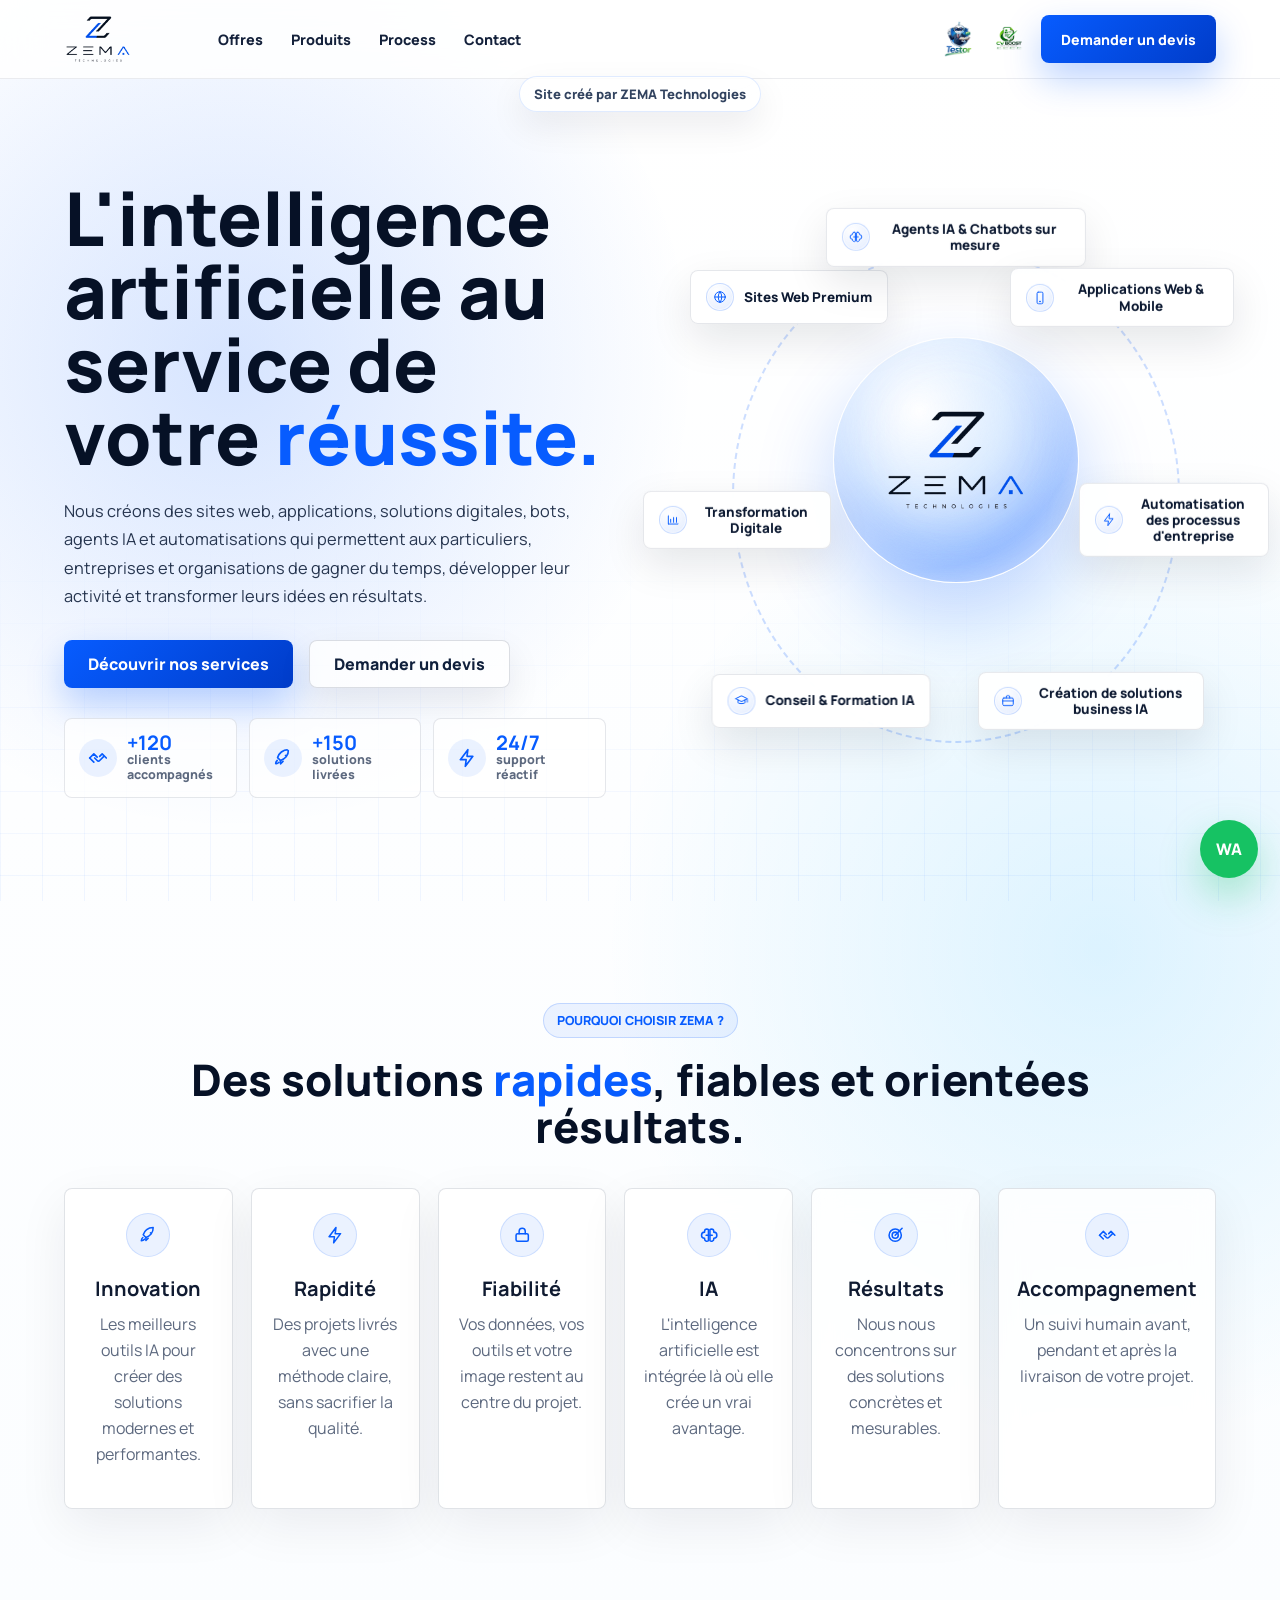
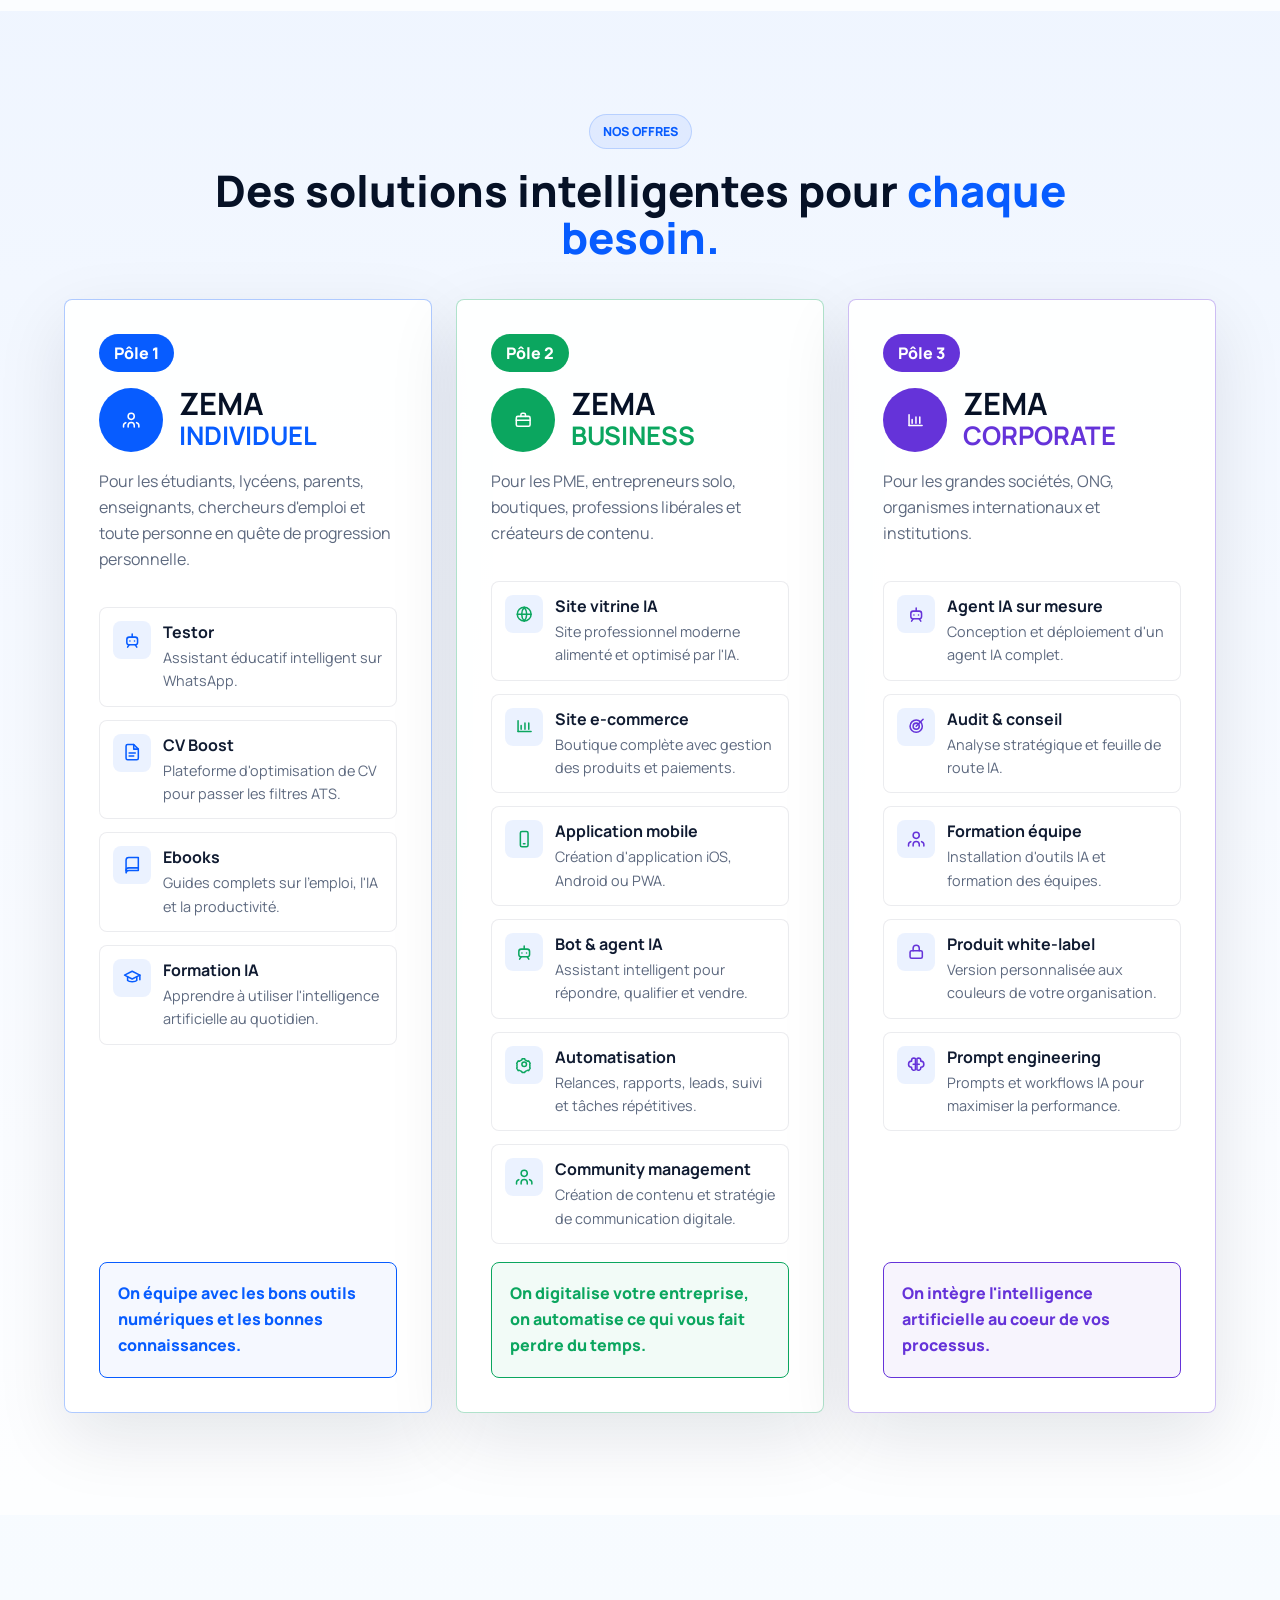
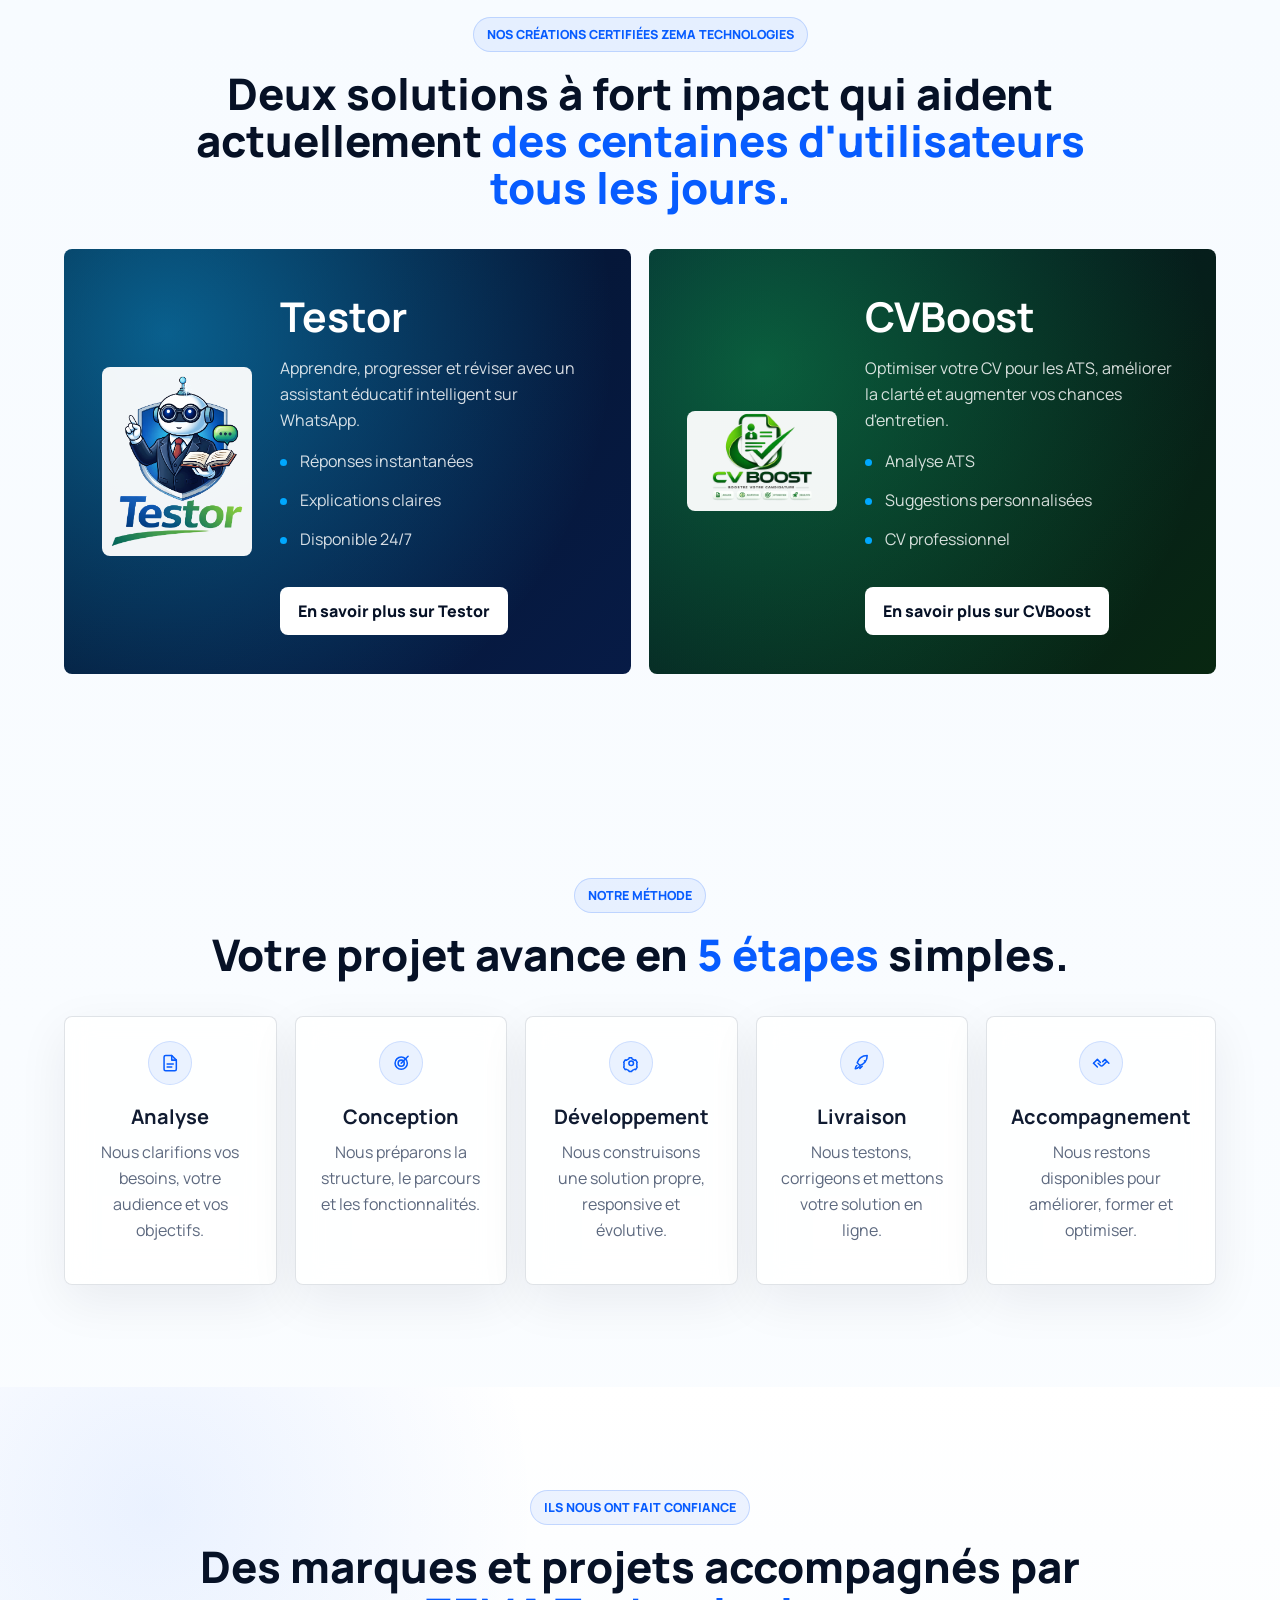
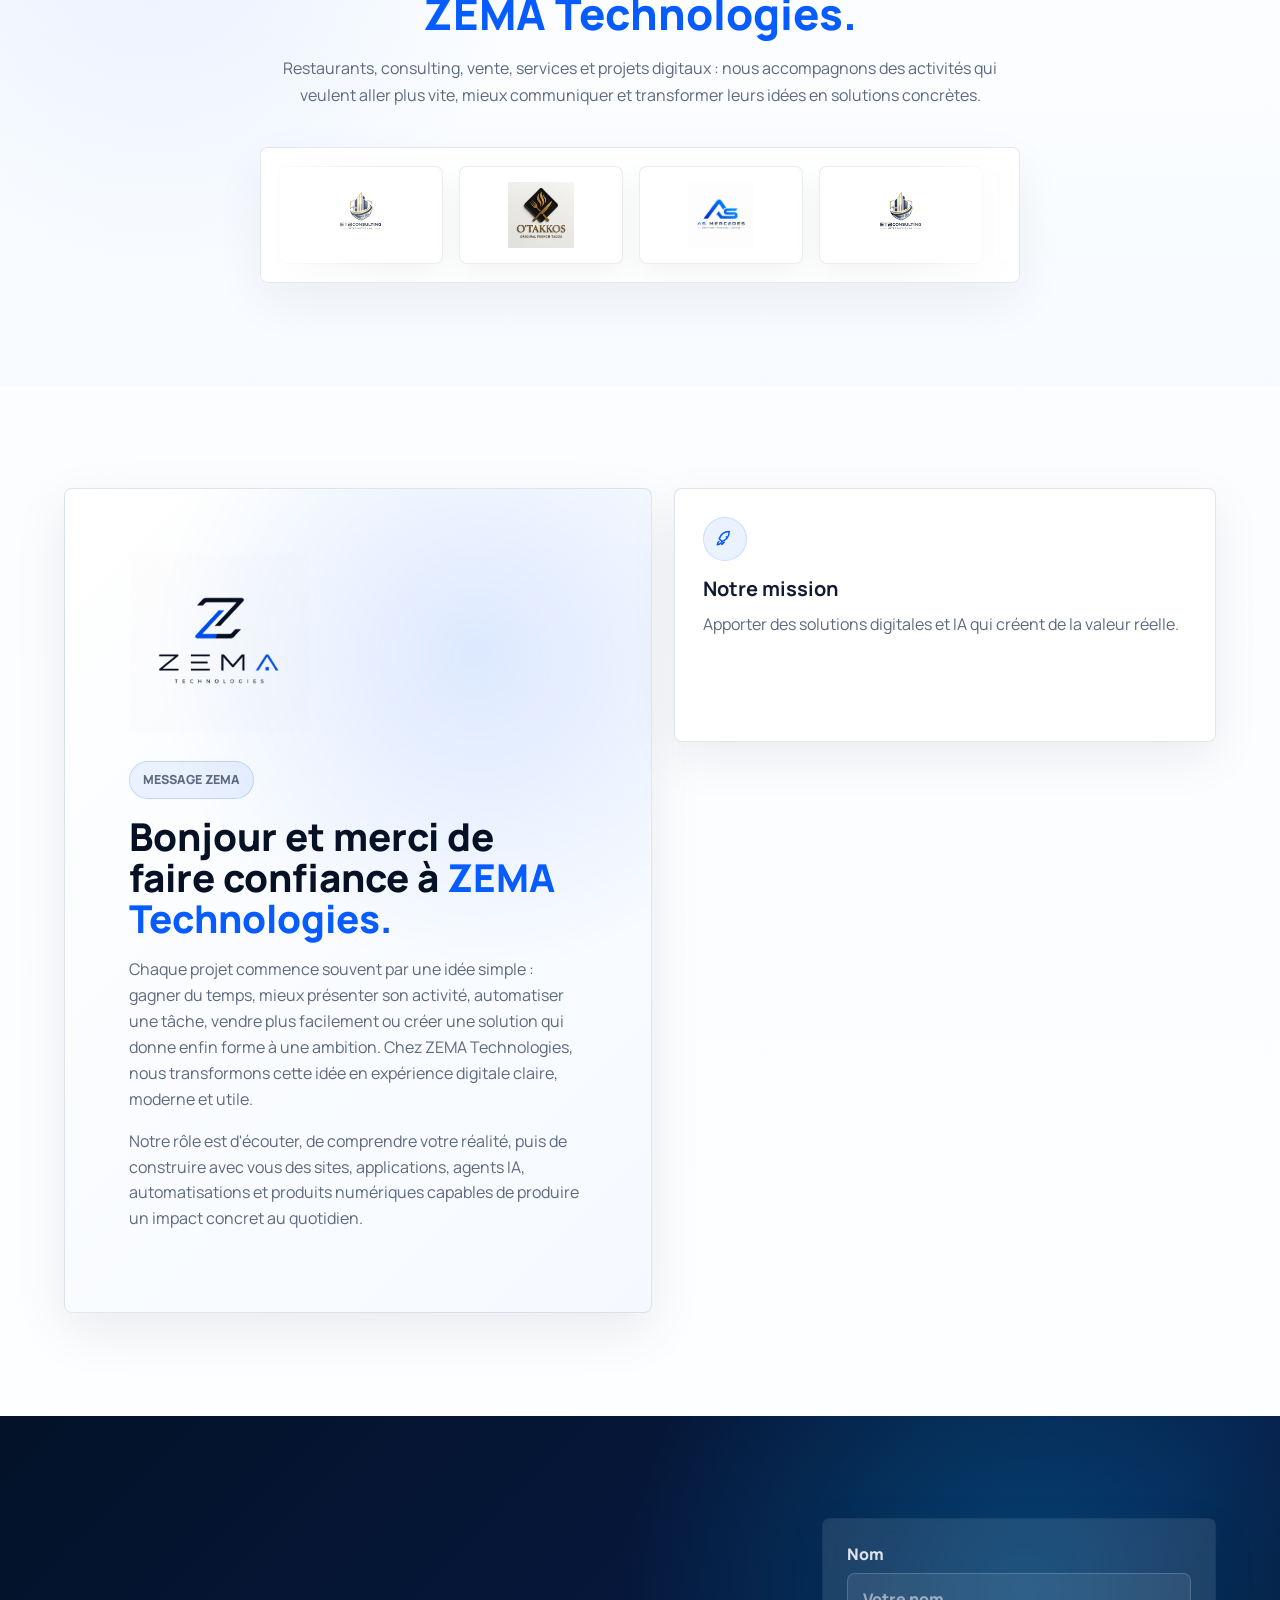
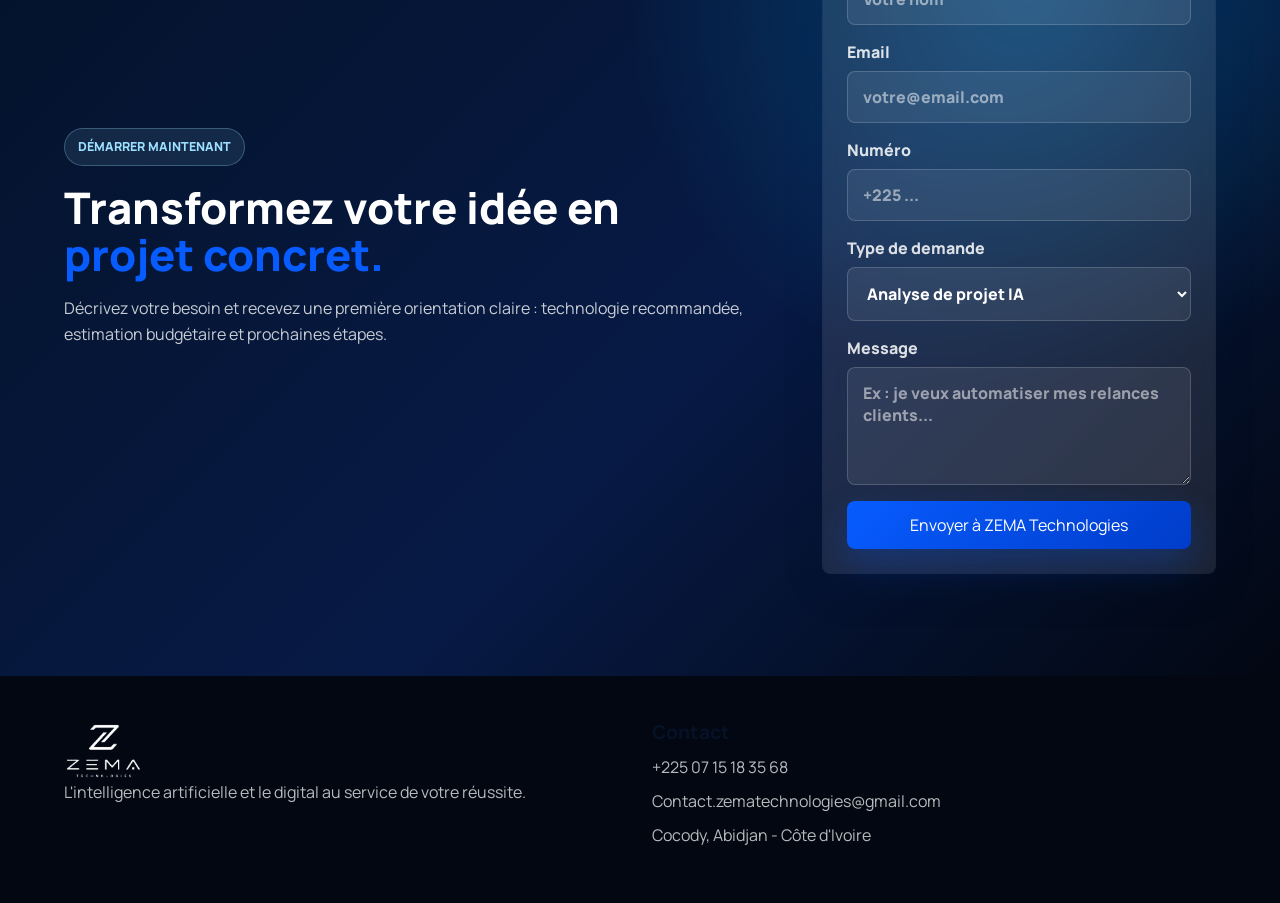
==== index.html @ 400c1100 "Initial ZEMA Technologies website" ====
<!doctype html>
<html lang="fr">
  <head>
    <meta charset="utf-8" />
    <meta name="viewport" content="width=device-width, initial-scale=1" />
    <title>ZEMA TECHNOLOGIES - IA & Digital</title>
    <meta
      name="description"
      content="ZEMA TECHNOLOGIES crée des sites web, applications mobiles, bots, agents IA, automatisations et solutions digitales pour particuliers, entreprises et organisations."
    />
    <link rel="stylesheet" href="styles.css" />
  </head>
  <body>
    <svg class="svg-sprite" aria-hidden="true">
      <symbol id="icon-rocket" viewBox="0 0 24 24"><path d="M5 15c-1.2 1-1.8 2.4-2 4.2 1.8-.2 3.2-.8 4.2-2"/><path d="M9 15 5.5 11.5c.7-2.6 2.3-5 4.5-6.7 2.2-1.8 5-2.8 8.5-2.8.1 3.5-.9 6.3-2.7 8.5A15 15 0 0 1 9 15Z"/><path d="m15 9 .1.1"/><path d="M9 15v4l3-3"/></symbol>
      <symbol id="icon-bolt" viewBox="0 0 24 24"><path d="m13 2-9 12h7l-1 8 9-12h-7l1-8Z"/></symbol>
      <symbol id="icon-lock" viewBox="0 0 24 24"><rect x="4" y="10" width="16" height="10" rx="2"/><path d="M8 10V7a4 4 0 0 1 8 0v3"/></symbol>
      <symbol id="icon-brain" viewBox="0 0 24 24"><path d="M9 4a3 3 0 0 0-3 3v1a4 4 0 0 0 0 8v1a3 3 0 0 0 5 2.2V4.8A3 3 0 0 0 9 4Z"/><path d="M15 4a3 3 0 0 1 3 3v1a4 4 0 0 1 0 8v1a3 3 0 0 1-5 2.2V4.8A3 3 0 0 1 15 4Z"/><path d="M8 12h3M13 12h3"/></symbol>
      <symbol id="icon-target" viewBox="0 0 24 24"><circle cx="12" cy="12" r="8"/><circle cx="12" cy="12" r="4"/><path d="M12 12 21 3"/></symbol>
      <symbol id="icon-handshake" viewBox="0 0 24 24"><path d="m8 12 3 3a2 2 0 0 0 3 0l5-5"/><path d="M2 12 7 7l4 4"/><path d="m22 12-5-5-3 3"/><path d="m7 17-5-5"/></symbol>
      <symbol id="icon-globe" viewBox="0 0 24 24"><circle cx="12" cy="12" r="9"/><path d="M3 12h18M12 3a14 14 0 0 1 0 18M12 3a14 14 0 0 0 0 18"/></symbol>
      <symbol id="icon-phone" viewBox="0 0 24 24"><rect x="7" y="2" width="10" height="20" rx="2"/><path d="M11 18h2"/></symbol>
      <symbol id="icon-bot" viewBox="0 0 24 24"><rect x="5" y="8" width="14" height="10" rx="3"/><path d="M12 8V4M9 13h.1M15 13h.1M8 18l-2 3M16 18l2 3"/></symbol>
      <symbol id="icon-chart" viewBox="0 0 24 24"><path d="M4 19V5"/><path d="M4 19h17"/><path d="M8 16v-5M13 16V8M18 16v-8"/></symbol>
      <symbol id="icon-book" viewBox="0 0 24 24"><path d="M4 5.5A3.5 3.5 0 0 1 7.5 2H20v17H7.5A3.5 3.5 0 0 0 4 22V5.5Z"/><path d="M4 19a3.5 3.5 0 0 1 3.5-3.5H20"/></symbol>
      <symbol id="icon-briefcase" viewBox="0 0 24 24"><rect x="3" y="7" width="18" height="13" rx="2"/><path d="M9 7V5a2 2 0 0 1 2-2h2a2 2 0 0 1 2 2v2M3 12h18"/></symbol>
      <symbol id="icon-users" viewBox="0 0 24 24"><path d="M16 21v-2a4 4 0 0 0-8 0v2"/><circle cx="12" cy="7" r="4"/><path d="M22 21v-2a4 4 0 0 0-3-3.8M2 21v-2a4 4 0 0 1 3-3.8"/></symbol>
      <symbol id="icon-graduation" viewBox="0 0 24 24"><path d="m2 8 10-5 10 5-10 5L2 8Z"/><path d="M6 10v5c2 2 10 2 12 0v-5"/><path d="M22 8v6"/></symbol>
      <symbol id="icon-file" viewBox="0 0 24 24"><path d="M14 2H6a2 2 0 0 0-2 2v16a2 2 0 0 0 2 2h12a2 2 0 0 0 2-2V8Z"/><path d="M14 2v6h6M8 13h8M8 17h6"/></symbol>
      <symbol id="icon-cog" viewBox="0 0 24 24"><circle cx="12" cy="12" r="3"/><path d="M19.4 15a1.7 1.7 0 0 0 .3 1.9l.1.1-2 3.4-.2-.1a1.7 1.7 0 0 0-2 .1 8 8 0 0 1-1.7.7 1.7 1.7 0 0 0-1.2 1.6V23H9.3v-.3a1.7 1.7 0 0 0-1.2-1.6 8 8 0 0 1-1.7-.7 1.7 1.7 0 0 0-2-.1l-.2.1-2-3.4.1-.1A1.7 1.7 0 0 0 2.6 15a8 8 0 0 1 0-2 1.7 1.7 0 0 0-.3-1.9l-.1-.1 2-3.4.2.1a1.7 1.7 0 0 0 2-.1 8 8 0 0 1 1.7-.7 1.7 1.7 0 0 0 1.2-1.6V5h3.4v.3a1.7 1.7 0 0 0 1.2 1.6 8 8 0 0 1 1.7.7 1.7 1.7 0 0 0 2 .1l.2-.1 2 3.4-.1.1a1.7 1.7 0 0 0-.3 1.9 8 8 0 0 1 0 2Z"/></symbol>
    </svg>

    <header class="site-header" aria-label="Navigation principale">
      <a class="brand" href="#accueil" aria-label="ZEMA TECHNOLOGIES">
        <img src="assets/zema-logo-transparent.png" alt="Logo ZEMA TECHNOLOGIES" />
      </a>
      <nav class="nav-links" aria-label="Sections du site">
        <a href="offres.html">Offres</a>
        <a href="produits.html">Produits</a>
        <a href="process.html">Process</a>
        <a href="contact.html">Contact</a>
      </nav>
      <p class="site-credit">Site créé par ZEMA Technologies</p>
      <div class="header-actions">
        <div class="header-products" aria-label="Produits ZEMA">
          <a href="produits.html#testor" title="Testor"><img src="assets/testor-logo-cropped.png" width="24" height="24" alt="Testor" /></a>
          <a href="produits.html#cvboost" title="CVBoost"><img src="assets/cvboost-logo.png" width="24" height="24" alt="CVBoost" /></a>
        </div>
        <a class="header-cta" href="contact.html?type=devis">Demander un devis</a>
      </div>
    </header>

    <main id="accueil">
      <section class="hero section-band">
        <div class="hero-grid">
          <div class="hero-copy">
            <h1>L'intelligence artificielle au service de votre <span>réussite.</span></h1>
            <p class="hero-text">
              Nous créons des sites web, applications, solutions digitales,
              bots, agents IA et automatisations qui permettent aux
              particuliers, entreprises et organisations de gagner du temps,
              développer leur activité et transformer leurs idées en résultats.
            </p>
            <div class="hero-actions">
              <a class="primary-btn" href="offres.html">Découvrir nos services</a>
              <a class="secondary-btn" href="contact.html?type=devis">Demander un devis</a>
            </div>
            <div class="trust-strip" aria-label="Indicateurs ZEMA">
              <span><svg><use href="#icon-handshake"></use></svg><strong>+120</strong><small>clients accompagnés</small></span>
              <span><svg><use href="#icon-rocket"></use></svg><strong>+150</strong><small>solutions livrées</small></span>
              <span><svg><use href="#icon-bolt"></use></svg><strong>24/7</strong><small>support réactif</small></span>
            </div>
          </div>

          <div class="orbital-stage" aria-label="Domaines d'expertise ZEMA">
            <div class="orbit-ring"></div>
            <div class="glass-sphere">
              <img src="assets/zema-logo-transparent.png" alt="" />
            </div>
            <div class="orbit-card card-web"><svg><use href="#icon-globe"></use></svg> Sites Web Premium</div>
            <div class="orbit-card card-ai"><svg><use href="#icon-brain"></use></svg> Agents IA & Chatbots sur mesure</div>
            <div class="orbit-card card-app"><svg><use href="#icon-phone"></use></svg> Applications Web & Mobile</div>
            <div class="orbit-card card-auto"><svg><use href="#icon-bolt"></use></svg> Automatisation des processus d'entreprise</div>
            <div class="orbit-card card-transform"><svg><use href="#icon-chart"></use></svg> Transformation Digitale</div>
            <div class="orbit-card card-training"><svg><use href="#icon-graduation"></use></svg> Conseil & Formation IA</div>
            <div class="orbit-card card-business"><svg><use href="#icon-briefcase"></use></svg> Création de solutions business IA</div>
          </div>
        </div>
      </section>

      <section class="why section-band">
        <div class="section-heading">
          <p class="eyebrow">Pourquoi choisir ZEMA ?</p>
          <h2>Des solutions <span>rapides</span>, fiables et orientées résultats.</h2>
        </div>
        <div class="feature-grid">
          <article><span><svg><use href="#icon-rocket"></use></svg></span><h3>Innovation</h3><p>Les meilleurs outils IA pour créer des solutions modernes et performantes.</p></article>
          <article><span><svg><use href="#icon-bolt"></use></svg></span><h3>Rapidité</h3><p>Des projets livrés avec une méthode claire, sans sacrifier la qualité.</p></article>
          <article><span><svg><use href="#icon-lock"></use></svg></span><h3>Fiabilité</h3><p>Vos données, vos outils et votre image restent au centre du projet.</p></article>
          <article><span><svg><use href="#icon-brain"></use></svg></span><h3>IA</h3><p>L'intelligence artificielle est intégrée là où elle crée un vrai avantage.</p></article>
          <article><span><svg><use href="#icon-target"></use></svg></span><h3>Résultats</h3><p>Nous nous concentrons sur des solutions concrètes et mesurables.</p></article>
          <article><span><svg><use href="#icon-handshake"></use></svg></span><h3>Accompagnement</h3><p>Un suivi humain avant, pendant et après la livraison de votre projet.</p></article>
        </div>
      </section>

      <section id="offres" class="offers section-band">
        <div class="section-heading">
          <p class="eyebrow">Nos offres</p>
          <h2>Des solutions intelligentes pour <span>chaque besoin.</span></h2>
        </div>

        <div class="offers-board">
          <article class="offer-card offer-individual">
            <div class="offer-pill">Pôle 1</div>
            <div class="offer-title">
              <span><svg><use href="#icon-users"></use></svg></span>
              <div><h3>ZEMA</h3><h4>Individuel</h4></div>
            </div>
            <p>Pour les étudiants, lycéens, parents, enseignants, chercheurs d'emploi et toute personne en quête de progression personnelle.</p>
            <ul>
              <li><span><svg><use href="#icon-bot"></use></svg></span><div><strong>Testor</strong><small>Assistant éducatif intelligent sur WhatsApp.</small></div></li>
              <li><span><svg><use href="#icon-file"></use></svg></span><div><strong>CV Boost</strong><small>Plateforme d'optimisation de CV pour passer les filtres ATS.</small></div></li>
              <li><span><svg><use href="#icon-book"></use></svg></span><div><strong>Ebooks</strong><small>Guides complets sur l'emploi, l'IA et la productivité.</small></div></li>
              <li><span><svg><use href="#icon-graduation"></use></svg></span><div><strong>Formation IA</strong><small>Apprendre à utiliser l'intelligence artificielle au quotidien.</small></div></li>
            </ul>
            <blockquote>On équipe avec les bons outils numériques et les bonnes connaissances.</blockquote>
          </article>

          <article class="offer-card offer-business">
            <div class="offer-pill">Pôle 2</div>
            <div class="offer-title">
              <span><svg><use href="#icon-briefcase"></use></svg></span>
              <div><h3>ZEMA</h3><h4>Business</h4></div>
            </div>
            <p>Pour les PME, entrepreneurs solo, boutiques, professions libérales et créateurs de contenu.</p>
            <ul>
              <li><span><svg><use href="#icon-globe"></use></svg></span><div><strong>Site vitrine IA</strong><small>Site professionnel moderne alimenté et optimisé par l'IA.</small></div></li>
              <li><span><svg><use href="#icon-chart"></use></svg></span><div><strong>Site e-commerce</strong><small>Boutique complète avec gestion des produits et paiements.</small></div></li>
              <li><span><svg><use href="#icon-phone"></use></svg></span><div><strong>Application mobile</strong><small>Création d'application iOS, Android ou PWA.</small></div></li>
              <li><span><svg><use href="#icon-bot"></use></svg></span><div><strong>Bot & agent IA</strong><small>Assistant intelligent pour répondre, qualifier et vendre.</small></div></li>
              <li><span><svg><use href="#icon-cog"></use></svg></span><div><strong>Automatisation</strong><small>Relances, rapports, leads, suivi et tâches répétitives.</small></div></li>
              <li><span><svg><use href="#icon-users"></use></svg></span><div><strong>Community management</strong><small>Création de contenu et stratégie de communication digitale.</small></div></li>
            </ul>
            <blockquote>On digitalise votre entreprise, on automatise ce qui vous fait perdre du temps.</blockquote>
          </article>

          <article class="offer-card offer-corporate">
            <div class="offer-pill">Pôle 3</div>
            <div class="offer-title">
              <span><svg><use href="#icon-chart"></use></svg></span>
              <div><h3>ZEMA</h3><h4>Corporate</h4></div>
            </div>
            <p>Pour les grandes sociétés, ONG, organismes internationaux et institutions.</p>
            <ul>
              <li><span><svg><use href="#icon-bot"></use></svg></span><div><strong>Agent IA sur mesure</strong><small>Conception et déploiement d'un agent IA complet.</small></div></li>
              <li><span><svg><use href="#icon-target"></use></svg></span><div><strong>Audit & conseil</strong><small>Analyse stratégique et feuille de route IA.</small></div></li>
              <li><span><svg><use href="#icon-users"></use></svg></span><div><strong>Formation équipe</strong><small>Installation d'outils IA et formation des équipes.</small></div></li>
              <li><span><svg><use href="#icon-lock"></use></svg></span><div><strong>Produit white-label</strong><small>Version personnalisée aux couleurs de votre organisation.</small></div></li>
              <li><span><svg><use href="#icon-brain"></use></svg></span><div><strong>Prompt engineering</strong><small>Prompts et workflows IA pour maximiser la performance.</small></div></li>
            </ul>
            <blockquote>On intègre l'intelligence artificielle au coeur de vos processus.</blockquote>
          </article>
        </div>
      </section>

      <section id="produits" class="products section-band">
        <div class="section-heading">
          <p class="eyebrow">Nos créations certifiées ZEMA Technologies</p>
          <h2>Deux solutions à fort impact qui aident actuellement <span>des centaines d'utilisateurs tous les jours.</span></h2>
        </div>
        <div class="product-grid">
          <article class="product-card testor">
            <img src="assets/testor-logo-cropped.png" alt="Logo Testor" />
            <div>
              <h3>Testor</h3>
              <p>Apprendre, progresser et réviser avec un assistant éducatif intelligent sur WhatsApp.</p>
              <ul>
                <li>Réponses instantanées</li>
                <li>Explications claires</li>
                <li>Disponible 24/7</li>
              </ul>
              <a href="produits.html#testor">En savoir plus sur Testor</a>
            </div>
          </article>
          <article class="product-card cvboost">
            <img src="assets/cvboost-logo.png" alt="Logo CVBoost" />
            <div>
              <h3>CVBoost</h3>
              <p>Optimiser votre CV pour les ATS, améliorer la clarté et augmenter vos chances d'entretien.</p>
              <ul>
                <li>Analyse ATS</li>
                <li>Suggestions personnalisées</li>
                <li>CV professionnel</li>
              </ul>
              <a href="produits.html#cvboost">En savoir plus sur CVBoost</a>
            </div>
          </article>
        </div>
      </section>

      <section id="process" class="process section-band">
        <div class="section-heading">
          <p class="eyebrow">Notre méthode</p>
          <h2>Votre projet avance en <span>5 étapes</span> simples.</h2>
        </div>
        <div class="timeline">
          <article><span><svg><use href="#icon-file"></use></svg></span><h3>Analyse</h3><p>Nous clarifions vos besoins, votre audience et vos objectifs.</p></article>
          <article><span><svg><use href="#icon-target"></use></svg></span><h3>Conception</h3><p>Nous préparons la structure, le parcours et les fonctionnalités.</p></article>
          <article><span><svg><use href="#icon-cog"></use></svg></span><h3>Développement</h3><p>Nous construisons une solution propre, responsive et évolutive.</p></article>
          <article><span><svg><use href="#icon-rocket"></use></svg></span><h3>Livraison</h3><p>Nous testons, corrigeons et mettons votre solution en ligne.</p></article>
          <article><span><svg><use href="#icon-handshake"></use></svg></span><h3>Accompagnement</h3><p>Nous restons disponibles pour améliorer, former et optimiser.</p></article>
        </div>
      </section>

      <section class="clients section-band" aria-label="Ils nous ont fait confiance">
        <div class="section-heading">
          <p class="eyebrow">Ils nous ont fait confiance</p>
          <h2>Des marques et projets accompagnés par <span>ZEMA Technologies.</span></h2>
          <p>
            Restaurants, consulting, vente, services et projets digitaux : nous
            accompagnons des activités qui veulent aller plus vite, mieux communiquer
            et transformer leurs idées en solutions concrètes.
          </p>
        </div>
        <div class="client-carousel" aria-label="Logos de clients et partenaires">
          <div class="client-track">
            <div class="client-logo"><img src="assets/client-etb.png" alt="ETB Consulting International" /></div>
            <div class="client-logo"><img src="assets/client-otakkos.jpg" alt="O'TAKKOS" /></div>
            <div class="client-logo"><img src="assets/client-as-mercedes.png" alt="AS Mercedes" /></div>
            <div class="client-logo"><img src="assets/client-etb.png" alt="" /></div>
            <div class="client-logo"><img src="assets/client-otakkos.jpg" alt="" /></div>
            <div class="client-logo"><img src="assets/client-as-mercedes.png" alt="" /></div>
          </div>
        </div>
      </section>

      <section class="founder section-band">
        <div class="founder-copy">
          <img class="founder-logo" src="assets/zema-logo-full.png" alt="Logo ZEMA Technologies" />
          <p class="eyebrow">Message ZEMA</p>
          <h2>Bonjour et merci de faire confiance à <span>ZEMA Technologies.</span></h2>
          <p>
            Chaque projet commence souvent par une idée simple : gagner du temps,
            mieux présenter son activité, automatiser une tâche, vendre plus facilement
            ou créer une solution qui donne enfin forme à une ambition. Chez ZEMA
            Technologies, nous transformons cette idée en expérience digitale claire,
            moderne et utile.
          </p>
          <p>
            Notre rôle est d'écouter, de comprendre votre réalité, puis de construire
            avec vous des sites, applications, agents IA, automatisations et produits
            numériques capables de produire un impact concret au quotidien.
          </p>
        </div>
        <div class="mission-grid">
          <article><span><svg><use href="#icon-rocket"></use></svg></span><h3>Notre mission</h3><p>Apporter des solutions digitales et IA qui créent de la valeur réelle.</p></article>
          <article><span><svg><use href="#icon-target"></use></svg></span><h3>Notre vision</h3><p>Devenir une référence en solutions IA et digitales en Afrique et dans le monde.</p></article>
          <article><span><svg><use href="#icon-handshake"></use></svg></span><h3>Nos valeurs</h3><p>Innovation, fiabilité, accompagnement et excellence.</p></article>
        </div>
      </section>

      <section id="contact" class="contact section-band">
        <div>
          <p class="eyebrow">Démarrer maintenant</p>
          <h2>Transformez votre idée en <span>projet concret.</span></h2>
          <p>
            Décrivez votre besoin et recevez une première orientation claire :
            technologie recommandée, estimation budgétaire et prochaines étapes.
          </p>
        </div>
        <form class="contact-form mail-form" data-subject="Analyse de projet IA - ZEMA Technologies">
          <label>
            Nom
            <input type="text" name="name" placeholder="Votre nom" required />
          </label>
          <label>
            Email
            <input type="email" name="email" placeholder="votre@email.com" required />
          </label>
          <label>
            Numéro
            <input type="tel" name="phone" placeholder="+225 ..." required />
          </label>
          <label>
            Type de demande
            <select name="request_type" required>
              <option value="Analyse de projet IA">Analyse de projet IA</option>
              <option value="Demande de devis">Demande de devis</option>
              <option value="Avis client">Avis client</option>
              <option value="Autre demande">Autre demande</option>
            </select>
          </label>
          <label>
            Message
            <textarea name="message" rows="4" placeholder="Ex : je veux automatiser mes relances clients..." required></textarea>
          </label>
          <button type="submit">Envoyer à ZEMA Technologies</button>
        </form>
      </section>
    </main>

    <footer class="footer">
      <div>
        <img src="assets/zema-logo-transparent.png" alt="Logo ZEMA TECHNOLOGIES" />
        <p>L'intelligence artificielle et le digital au service de votre réussite.</p>
      </div>
      <div>
        <h2>Contact</h2>
        <p>+225 07 15 18 35 68</p>
        <p>Contact.zematechnologies@gmail.com</p>
        <p>Cocody, Abidjan - Côte d'Ivoire</p>
      </div>
    </footer>

    <a class="whatsapp" href="https://wa.me/2250715183568" target="_blank" rel="noopener" onclick="window.open(this.href, '_blank', 'noopener'); return false;" aria-label="Contact WhatsApp ZEMA">WA</a>
    <script src="script.js?v=3"></script>
  </body>
</html>
---- styles.css ----
@import url("https://fonts.googleapis.com/css2?family=Manrope:wght@400;500;600;700;800&display=swap");

:root {
  --ink: #061126;
  --muted: #5d697f;
  --line: rgba(7, 24, 58, 0.12);
  --blue: #075cff;
  --blue-2: #00a8ff;
  --green: #0ba65f;
  --violet: #6533d9;
  --panel: rgba(255, 255, 255, 0.84);
  --shadow: 0 24px 70px rgba(6, 17, 38, 0.12);
}

* {
  box-sizing: border-box;
}

html {
  scroll-behavior: smooth;
}

body {
  margin: 0;
  min-width: 320px;
  color: var(--ink);
  font-family:
    Manrope, -apple-system, BlinkMacSystemFont, "SF Pro Display", "Segoe UI",
    ui-sans-serif, system-ui, sans-serif;
  background:
    radial-gradient(circle at 18% 5%, rgba(7, 92, 255, 0.16), transparent 29rem),
    radial-gradient(circle at 86% 13%, rgba(0, 168, 255, 0.13), transparent 31rem),
    linear-gradient(180deg, #ffffff 0%, #f7fbff 44%, #ffffff 100%);
  overflow-x: hidden;
}

a {
  color: inherit;
  text-decoration: none;
}

img,
svg {
  display: block;
}

img {
  max-width: 100%;
}

svg {
  width: 1.15em;
  height: 1.15em;
  fill: none;
  stroke: currentColor;
  stroke-linecap: round;
  stroke-linejoin: round;
  stroke-width: 2;
}

.svg-sprite {
  position: absolute;
  width: 0;
  height: 0;
  overflow: hidden;
}

.site-header {
  position: sticky;
  top: 0;
  z-index: 20;
  display: flex;
  align-items: center;
  justify-content: space-between;
  width: 100%;
  min-height: 78px;
  padding: 14px clamp(18px, 5vw, 76px);
  border-bottom: 1px solid rgba(7, 24, 58, 0.08);
  background: rgba(255, 255, 255, 0.82);
  backdrop-filter: blur(20px);
}

.brand img {
  width: 154px;
  height: 50px;
  object-fit: contain;
  object-position: left center;
}

.nav-links {
  display: flex;
  gap: clamp(16px, 2.2vw, 34px);
  color: #14213b;
  font-size: 0.9rem;
  font-weight: 800;
}

.nav-links a {
  position: relative;
}

.nav-links a::after {
  position: absolute;
  left: 0;
  bottom: -8px;
  width: 0;
  height: 2px;
  border-radius: 999px;
  background: var(--blue);
  content: "";
  transition: width 180ms ease;
}

.nav-links a:hover::after {
  width: 100%;
}

.site-credit {
  position: absolute;
  left: 50%;
  bottom: -34px;
  z-index: 3;
  margin: 0;
  padding: 8px 14px;
  transform: translateX(-50%);
  border: 1px solid rgba(7, 92, 255, 0.12);
  border-radius: 999px;
  color: #32435f;
  background: rgba(255, 255, 255, 0.84);
  box-shadow: 0 14px 34px rgba(6, 17, 38, 0.08);
  backdrop-filter: blur(14px);
  font-size: 0.82rem;
  font-weight: 800;
  white-space: nowrap;
}

.header-actions {
  display: flex !important;
  align-items: center;
  justify-content: flex-end;
  gap: 10px;
  flex: 0 0 auto;
  flex-wrap: nowrap;
  margin-left: auto;
  min-width: fit-content;
}

.header-cta,
.primary-btn,
.secondary-btn,
.product-card a,
.panel-btn,
.contact-form button {
  display: inline-flex;
  align-items: center;
  justify-content: center;
  min-height: 48px;
  border-radius: 8px;
  font-weight: 900;
  transition: transform 180ms ease, box-shadow 180ms ease;
}

.header-cta,
.primary-btn,
.contact-form button {
  color: white;
  background: linear-gradient(135deg, var(--blue), #003cc9);
  box-shadow: 0 16px 36px rgba(7, 92, 255, 0.27);
}

.header-cta {
  padding: 0 20px;
  font-size: 0.88rem;
}

.header-cta:hover,
.primary-btn:hover,
.secondary-btn:hover,
.product-card a:hover,
.panel-btn:hover,
.contact-form button:hover {
  transform: translateY(-2px);
}

.section-band {
  width: 100%;
  padding: clamp(58px, 8vw, 106px) clamp(18px, 5vw, 76px);
}

.hero {
  position: relative;
  min-height: calc(100vh - 78px);
  display: flex;
  align-items: center;
}

.hero::before {
  position: absolute;
  inset: auto 0 0;
  height: 44%;
  background:
    linear-gradient(rgba(7, 92, 255, 0.055) 1px, transparent 1px),
    linear-gradient(90deg, rgba(7, 92, 255, 0.055) 1px, transparent 1px);
  background-size: 42px 42px;
  mask-image: linear-gradient(transparent, black);
  pointer-events: none;
  content: "";
}

.hero-grid {
  position: relative;
  display: grid;
  grid-template-columns: minmax(0, 1fr) minmax(500px, 0.96fr);
  gap: clamp(54px, 7vw, 112px);
  align-items: center;
  width: 100%;
}

.header-products {
  display: flex !important;
  align-items: center;
  justify-content: center;
  flex: 0 0 auto;
  flex-direction: row !important;
  gap: 7px;
  width: auto;
  height: 44px;
  max-width: none;
  overflow: hidden;
}

.header-products a {
  display: inline-grid !important;
  place-items: center;
  flex: 0 0 44px;
  width: 44px;
  min-width: 44px;
  max-width: 44px;
  height: 44px;
  min-height: 44px;
  max-height: 44px;
  border: 0;
  border-radius: 8px;
  background: transparent;
  box-shadow: none;
  backdrop-filter: none;
  transition: transform 180ms ease, box-shadow 180ms ease;
}

.header-products a:hover {
  transform: translateY(-2px);
  box-shadow: none;
}

.header-products img {
  display: block !important;
  width: 38px !important;
  min-width: 38px !important;
  max-width: 38px !important;
  height: 38px !important;
  min-height: 38px !important;
  max-height: 38px !important;
  object-fit: contain !important;
}

.eyebrow {
  display: inline-flex;
  align-items: center;
  gap: 8px;
  width: fit-content;
  margin: 0 0 18px;
  padding: 8px 13px;
  border: 1px solid rgba(7, 92, 255, 0.18);
  border-radius: 999px;
  color: var(--blue);
  background: rgba(7, 92, 255, 0.07);
  font-size: 0.78rem;
  font-weight: 900;
  letter-spacing: 0;
  text-transform: uppercase;
}

h1,
h2,
h3,
h4,
p {
  margin-top: 0;
}

h1,
h2,
.product-card h3,
.offer-title h3,
.offer-title h4 {
  font-family:
    Manrope, -apple-system, BlinkMacSystemFont, "SF Pro Display", "Segoe UI",
    ui-sans-serif, system-ui, sans-serif;
  letter-spacing: 0;
}

h1 {
  max-width: 850px;
  margin-bottom: 24px;
  font-size: clamp(3rem, 5.8vw, 5.9rem);
  line-height: 0.98;
  font-weight: 800;
}

h1 span,
h2 span,
.founder-copy h2 span,
.contact h2 span {
  color: var(--blue);
}

.hero-text {
  max-width: 780px;
  color: #26354f;
  font-size: clamp(1.02rem, 1.25vw, 1.22rem);
  line-height: 1.72;
}

.hero-actions {
  display: flex;
  flex-wrap: wrap;
  gap: 16px;
  margin-top: 30px;
}

.primary-btn,
.secondary-btn {
  padding: 0 24px;
}

.secondary-btn {
  border: 1px solid rgba(7, 24, 58, 0.14);
  color: #10203c;
  background: rgba(255, 255, 255, 0.78);
  box-shadow: 0 14px 34px rgba(6, 17, 38, 0.08);
}

.trust-strip {
  display: grid;
  grid-template-columns: repeat(3, minmax(0, 1fr));
  gap: 12px;
  margin-top: 30px;
  max-width: 700px;
}

.trust-strip span {
  display: grid;
  grid-template-columns: 38px 1fr;
  grid-template-rows: auto auto;
  column-gap: 10px;
  align-items: center;
  padding: 14px;
  border: 1px solid rgba(7, 24, 58, 0.1);
  border-radius: 8px;
  color: var(--muted);
  background: rgba(255, 255, 255, 0.74);
  font-weight: 800;
}

.trust-strip svg {
  grid-row: 1 / 3;
  width: 38px;
  height: 38px;
  padding: 9px;
  border-radius: 50%;
  color: var(--blue);
  background: rgba(7, 92, 255, 0.08);
}

.trust-strip strong {
  color: var(--blue);
  font-size: 1.25rem;
  line-height: 1;
}

.trust-strip small {
  font-size: 0.78rem;
  line-height: 1.2;
}

.orbital-stage {
  position: relative;
  width: min(100%, 650px);
  min-height: clamp(560px, 47vw, 760px);
  margin-left: auto;
  isolation: isolate;
}

.orbit-ring {
  position: absolute;
  inset: 10% 7% 8%;
  border: 2px dashed rgba(7, 92, 255, 0.2);
  border-radius: 50%;
  animation: spin 28s linear infinite;
}

.glass-sphere {
  position: absolute;
  left: 50%;
  top: 45%;
  z-index: 3;
  display: grid;
  place-items: center;
  width: min(36vw, 246px);
  aspect-ratio: 1;
  transform: translate(-50%, -50%);
  border: 1px solid rgba(255, 255, 255, 0.95);
  border-radius: 50%;
  background:
    radial-gradient(circle at 35% 30%, rgba(255, 255, 255, 0.95), rgba(217, 235, 255, 0.76) 36%, rgba(76, 143, 255, 0.34) 68%, rgba(255, 255, 255, 0.22)),
    linear-gradient(145deg, rgba(255, 255, 255, 0.7), rgba(7, 92, 255, 0.22));
  box-shadow:
    inset 0 0 48px rgba(255, 255, 255, 0.55),
    inset 0 -30px 60px rgba(7, 92, 255, 0.22),
    0 34px 80px rgba(7, 92, 255, 0.24);
  backdrop-filter: blur(12px);
  animation: float 4s ease-in-out infinite;
}

.glass-sphere img {
  width: 60%;
  object-fit: contain;
}

.orbit-card {
  position: absolute;
  z-index: 4;
  display: inline-flex;
  align-items: center;
  justify-content: center;
  gap: 10px;
  min-width: 178px;
  max-width: 270px;
  padding: 12px 15px;
  border: 1px solid rgba(7, 24, 58, 0.1);
  border-radius: 8px;
  color: #0d1a32;
  background: rgba(255, 255, 255, 0.94);
  box-shadow: 0 16px 42px rgba(6, 17, 38, 0.1);
  font-size: 0.84rem;
  font-weight: 800;
  line-height: 1.2;
  text-align: center;
  backdrop-filter: blur(16px);
  transform: translate(-50%, -50%);
}

.orbit-card svg {
  flex: 0 0 auto;
  width: 28px;
  height: 28px;
  padding: 6px;
  border: 1px solid rgba(7, 92, 255, 0.16);
  border-radius: 50%;
  color: var(--blue);
  background:
    radial-gradient(circle at 35% 25%, rgba(255, 255, 255, 0.95), rgba(7, 92, 255, 0.08)),
    rgba(7, 92, 255, 0.04);
  box-shadow: inset 0 0 0 1px rgba(255, 255, 255, 0.6);
  stroke-width: 1.65;
}

.card-ai { top: 8%; left: 50%; min-width: 252px; }
.card-web { top: 18%; left: 18%; min-width: 198px; }
.card-app { top: 18%; left: 82%; min-width: 224px; }
.card-transform { top: 55%; left: 8%; min-width: 188px; max-width: 188px; }
.card-auto { top: 55%; left: 92%; min-width: 190px; max-width: 190px; }
.card-training { top: 85%; left: 24%; min-width: 198px; }
.card-business { top: 85%; left: 76%; min-width: 226px; }

.section-heading {
  max-width: 900px;
  margin: 0 auto 38px;
  text-align: center;
}

.section-heading .eyebrow {
  margin-inline: auto;
}

h2 {
  margin-bottom: 18px;
  color: var(--ink);
  font-size: clamp(1.85rem, 3.4vw, 3.55rem);
  line-height: 1.08;
  font-weight: 800;
}

h3 {
  margin-bottom: 10px;
  font-size: 1.25rem;
}

.feature-grid,
.service-columns,
.product-grid,
.timeline,
.mission-grid {
  display: grid;
  gap: 18px;
  width: 100%;
}

.feature-grid {
  grid-template-columns: repeat(6, 1fr);
}

.feature-grid article,
.service-panel,
.timeline article,
.mission-grid article,
.contact-form {
  border: 1px solid var(--line);
  border-radius: 8px;
  background: var(--panel);
  box-shadow: 0 16px 50px rgba(6, 17, 38, 0.07);
  backdrop-filter: blur(14px);
}

.feature-grid article {
  padding: 24px 18px;
  text-align: center;
}

.feature-grid span,
.timeline span,
.mission-grid span {
  display: inline-grid;
  place-items: center;
  width: 44px;
  height: 44px;
  margin-bottom: 18px;
  border-radius: 50%;
  color: var(--blue);
  background: rgba(7, 92, 255, 0.08);
  box-shadow: inset 0 0 0 1px rgba(7, 92, 255, 0.14);
}

.feature-grid h3,
.timeline h3,
.mission-grid h3 {
  color: #101b31;
}

.feature-grid p,
.service-panel p,
.service-panel li,
.product-card p,
.product-card li,
.timeline p,
.mission-grid p,
.founder-copy p,
.contact p,
.footer p,
.offer-card p,
.offer-card small,
.offer-card blockquote {
  color: var(--muted);
  line-height: 1.62;
}

.services {
  background:
    linear-gradient(180deg, rgba(7, 92, 255, 0.04), rgba(255, 255, 255, 0)),
    #fbfdff;
}

.service-columns {
  grid-template-columns: repeat(3, 1fr);
}

.service-panel {
  position: relative;
  padding: clamp(24px, 3vw, 34px);
}

.panel-tag,
.offer-pill {
  width: fit-content;
  margin-bottom: 16px;
  padding: 8px 15px;
  border-radius: 999px;
  color: white;
  font-weight: 900;
}

.service-panel h3 {
  display: flex;
  align-items: center;
  gap: 10px;
  color: #101b31;
}

.service-panel h3 svg {
  color: currentColor;
}

.individual .panel-tag,
.offer-individual .offer-pill {
  background: var(--blue);
}

.business .panel-tag,
.offer-business .offer-pill {
  background: var(--green);
}

.corporate .panel-tag,
.offer-corporate .offer-pill {
  background: var(--violet);
}

.icon-list,
.offer-card ul,
.product-card ul {
  display: grid;
  gap: 13px;
  padding: 0;
  list-style: none;
}

.icon-list li {
  display: grid;
  grid-template-columns: 32px 1fr;
  gap: 10px;
  align-items: start;
}

.icon-list span,
.offer-card li > span {
  display: grid;
  place-items: center;
  width: 32px;
  height: 32px;
  border-radius: 8px;
  background: rgba(7, 92, 255, 0.08);
}

.icon-list strong,
.offer-card strong {
  display: block;
  color: #101b31;
}

.individual { border-color: rgba(7, 92, 255, 0.3); }
.business { border-color: rgba(11, 166, 95, 0.32); }
.corporate { border-color: rgba(101, 51, 217, 0.3); }

.individual h3,
.individual .icon-list span { color: var(--blue); }
.business h3,
.business .icon-list span { color: var(--green); }
.corporate h3,
.corporate .icon-list span { color: var(--violet); }

.panel-btn {
  min-height: 40px;
  margin-top: 12px;
  padding: 0 18px;
  color: white;
  background: var(--blue);
}

.business .panel-btn { background: var(--green); }
.corporate .panel-btn { background: var(--violet); }

.product-grid {
  grid-template-columns: repeat(2, 1fr);
}

.product-card {
  display: grid;
  grid-template-columns: minmax(150px, 0.44fr) 1fr;
  gap: 28px;
  align-items: center;
  min-height: 318px;
  padding: clamp(22px, 3vw, 40px);
  border-radius: 8px;
  color: white;
  overflow: hidden;
}

.product-card h3 {
  margin-bottom: 12px;
  color: white;
  font-size: clamp(2rem, 3.2vw, 3.15rem);
}

.product-card p,
.product-card li {
  color: rgba(255, 255, 255, 0.84);
}

.product-card li {
  position: relative;
  padding-left: 20px;
}

.product-card li::before {
  position: absolute;
  left: 0;
  top: 0.58em;
  width: 7px;
  height: 7px;
  border-radius: 50%;
  background: var(--blue-2);
  content: "";
}

.product-card img {
  width: 100%;
  max-height: 245px;
  object-fit: contain;
  border-radius: 8px;
  background: rgba(255, 255, 255, 0.95);
}

.product-card a {
  margin-top: 18px;
  padding: 0 18px;
  color: var(--ink);
  background: white;
}

.testor {
  background:
    radial-gradient(circle at 18% 20%, rgba(16, 185, 255, 0.46), transparent 28rem),
    linear-gradient(135deg, #031228, #071b46);
}

.cvboost {
  background:
    radial-gradient(circle at 20% 28%, rgba(20, 210, 104, 0.38), transparent 28rem),
    linear-gradient(135deg, #031228, #082711);
}

.offers {
  background:
    linear-gradient(180deg, rgba(7, 92, 255, 0.035), rgba(255, 255, 255, 0.78)),
    #f8fbff;
}

.offers-board {
  display: grid;
  grid-template-columns: repeat(3, minmax(0, 1fr));
  gap: 24px;
  width: 100%;
}

.offer-card {
  position: relative;
  display: flex;
  flex-direction: column;
  min-height: 760px;
  padding: clamp(24px, 3vw, 34px);
  border: 1px solid var(--line);
  border-radius: 8px;
  background: rgba(255, 255, 255, 0.92);
  box-shadow: 0 24px 70px rgba(6, 17, 38, 0.1);
}

.offer-individual { border-color: rgba(7, 92, 255, 0.32); }
.offer-business { border-color: rgba(11, 166, 95, 0.32); }
.offer-corporate { border-color: rgba(101, 51, 217, 0.32); }

.offer-title {
  display: grid;
  grid-template-columns: 64px 1fr;
  gap: 16px;
  align-items: center;
  margin-bottom: 16px;
}

.offer-title > span {
  display: grid;
  place-items: center;
  width: 64px;
  height: 64px;
  border-radius: 50%;
  color: white;
}

.offer-individual .offer-title > span { background: var(--blue); }
.offer-business .offer-title > span { background: var(--green); }
.offer-corporate .offer-title > span { background: var(--violet); }

.offer-title h3,
.offer-title h4 {
  margin: 0;
  text-transform: uppercase;
}

.offer-title h3 {
  color: var(--ink);
  font-size: clamp(1.55rem, 2.4vw, 2.55rem);
  line-height: 1;
}

.offer-title h4 {
  color: currentColor;
  font-size: clamp(1.3rem, 2vw, 2rem);
}

.offer-individual .offer-title h4,
.offer-individual li > span { color: var(--blue); }
.offer-business .offer-title h4,
.offer-business li > span { color: var(--green); }
.offer-corporate .offer-title h4,
.offer-corporate li > span { color: var(--violet); }

.offer-card ul {
  margin: 18px 0;
}

.offer-card li {
  display: grid;
  grid-template-columns: 38px 1fr;
  gap: 12px;
  align-items: start;
  padding: 13px;
  border: 1px solid rgba(7, 24, 58, 0.08);
  border-radius: 8px;
  background: rgba(255, 255, 255, 0.72);
}

.offer-card li > span {
  width: 38px;
  height: 38px;
}

.offer-card small {
  display: block;
  margin-top: 3px;
  font-size: 0.9rem;
}

.offer-card blockquote {
  margin: auto 0 0;
  padding: 18px;
  border: 1px solid currentColor;
  border-radius: 8px;
  background: rgba(7, 92, 255, 0.04);
  font-weight: 800;
}

.offer-individual blockquote { color: var(--blue); }
.offer-business blockquote { color: var(--green); background: rgba(11, 166, 95, 0.05); }
.offer-corporate blockquote { color: var(--violet); background: rgba(101, 51, 217, 0.05); }

.offers-page {
  min-height: calc(100vh - 78px);
  padding-top: clamp(88px, 8vw, 128px);
  background:
    radial-gradient(circle at 18% 9%, rgba(7, 92, 255, 0.12), transparent 28rem),
    linear-gradient(180deg, #ffffff 0%, #f8fbff 100%);
}

.offers-page .section-heading {
  max-width: 960px;
}

.offers-page .section-heading h1 {
  max-width: 980px;
  margin-inline: auto;
  margin-bottom: 18px;
  font-size: clamp(2.5rem, 5vw, 5.2rem);
  text-align: center;
}

.offers-page .section-heading p:not(.eyebrow) {
  max-width: 760px;
  margin: 0 auto;
  color: var(--muted);
  line-height: 1.7;
}

.offers-image-frame {
  max-width: 1360px;
  margin: 34px auto 0;
  border: 1px solid rgba(7, 24, 58, 0.1);
  border-radius: 8px;
  background: white;
  box-shadow: 0 26px 80px rgba(6, 17, 38, 0.14);
  overflow: hidden;
}

.offers-image-frame img {
  width: 100%;
}

.offers-page-actions {
  display: flex;
  flex-wrap: wrap;
  justify-content: center;
  gap: 14px;
  margin-top: 28px;
}

.products-page-hero {
  padding-top: clamp(88px, 8vw, 128px);
  background:
    radial-gradient(circle at 50% 12%, rgba(7, 92, 255, 0.12), transparent 30rem),
    linear-gradient(180deg, #ffffff 0%, #f7fbff 100%);
}

.products-page-hero .section-heading {
  max-width: 1040px;
}

.products-page-hero h1 {
  margin-inline: auto;
  margin-bottom: 20px;
  font-size: clamp(2.5rem, 5vw, 5.35rem);
  text-align: center;
}

.products-page-hero p:not(.eyebrow) {
  max-width: 830px;
  margin: 0 auto;
  color: var(--muted);
  line-height: 1.75;
}

.product-deep {
  background: #ffffff;
}

.product-testor {
  background:
    radial-gradient(circle at 14% 22%, rgba(7, 92, 255, 0.1), transparent 26rem),
    #ffffff;
}

.product-cvboost {
  background:
    radial-gradient(circle at 84% 18%, rgba(11, 166, 95, 0.12), transparent 28rem),
    #fbfffd;
}

.product-deep-grid {
  display: grid;
  grid-template-columns: minmax(280px, 0.42fr) minmax(0, 0.58fr);
  gap: clamp(30px, 5vw, 74px);
  align-items: center;
}

.product-deep-grid.reverse {
  grid-template-columns: minmax(0, 0.58fr) minmax(280px, 0.42fr);
}

.product-visual {
  display: grid;
  place-items: center;
  min-height: 410px;
  border: 1px solid rgba(7, 24, 58, 0.1);
  border-radius: 8px;
  background:
    linear-gradient(180deg, rgba(255, 255, 255, 0.92), rgba(247, 251, 255, 0.84)),
    radial-gradient(circle at 50% 45%, rgba(7, 92, 255, 0.12), transparent 18rem);
  box-shadow: 0 24px 70px rgba(6, 17, 38, 0.1);
  overflow: hidden;
}

.product-cvboost .product-visual {
  background:
    linear-gradient(180deg, rgba(255, 255, 255, 0.9), rgba(245, 255, 248, 0.82)),
    radial-gradient(circle at 50% 42%, rgba(11, 166, 95, 0.16), transparent 18rem);
}

.product-visual img {
  width: min(86%, 520px);
  max-height: 380px;
  object-fit: contain;
  border-radius: 8px;
}

.product-copy h2 {
  max-width: 820px;
  margin-bottom: 20px;
}

.product-copy > p {
  color: var(--muted);
  font-size: 1.05rem;
  line-height: 1.78;
}

.product-points,
.audience-grid,
.cvboost-flow {
  display: grid;
  gap: 16px;
}

.product-points {
  grid-template-columns: repeat(3, 1fr);
  margin-top: 28px;
}

.product-actions {
  display: flex;
  flex-wrap: wrap;
  gap: 14px;
  margin-top: 26px;
}

.product-actions .primary-btn {
  min-width: 250px;
  padding: 0 24px;
}

.cvboost-btn {
  background: linear-gradient(135deg, var(--green), #087a47);
  box-shadow: 0 16px 36px rgba(11, 166, 95, 0.24);
}

.product-points article,
.audience-grid article,
.cvboost-flow article {
  border: 1px solid rgba(7, 24, 58, 0.1);
  border-radius: 8px;
  background: rgba(255, 255, 255, 0.86);
  box-shadow: 0 16px 46px rgba(6, 17, 38, 0.07);
}

.product-points article {
  padding: 22px;
}

.product-points svg {
  width: 38px;
  height: 38px;
  margin-bottom: 16px;
  padding: 9px;
  border-radius: 50%;
  color: var(--blue);
  background: rgba(7, 92, 255, 0.08);
}

.product-cvboost .product-points svg {
  color: var(--green);
  background: rgba(11, 166, 95, 0.09);
}

.product-points h3,
.audience-grid h3,
.cvboost-flow h3 {
  margin-bottom: 8px;
  color: var(--ink);
}

.product-points p,
.audience-grid p,
.cvboost-flow p,
.products-cta p {
  color: var(--muted);
  line-height: 1.65;
}

.audience-grid {
  grid-template-columns: repeat(4, 1fr);
  margin-top: 26px;
}

.audience-grid article {
  padding: 22px;
}

.impact-strip {
  display: grid;
  grid-template-columns: minmax(260px, 0.45fr) minmax(0, 0.55fr);
  gap: 28px;
  align-items: center;
  color: white;
  background:
    radial-gradient(circle at 84% 18%, rgba(0, 184, 255, 0.2), transparent 26rem),
    linear-gradient(135deg, #031228, #071a45 62%, #020712);
}

.impact-strip h2 {
  color: white;
}

.impact-list {
  display: grid;
  grid-template-columns: repeat(2, 1fr);
  gap: 12px;
}

.impact-list span {
  padding: 16px;
  border: 1px solid rgba(255, 255, 255, 0.13);
  border-radius: 8px;
  background: rgba(255, 255, 255, 0.08);
  color: rgba(255, 255, 255, 0.84);
  font-weight: 800;
}

.cvboost-flow {
  grid-template-columns: repeat(4, 1fr);
  margin-top: 26px;
}

.cvboost-flow article {
  padding: 22px;
}

.cvboost-flow span {
  display: inline-grid;
  place-items: center;
  width: 40px;
  height: 40px;
  margin-bottom: 16px;
  border-radius: 50%;
  color: var(--green);
  background: rgba(11, 166, 95, 0.1);
  font-weight: 900;
}

.products-cta {
  text-align: center;
  background:
    radial-gradient(circle at 50% 0%, rgba(7, 92, 255, 0.12), transparent 28rem),
    #ffffff;
}

.products-cta h2,
.products-cta p {
  max-width: 860px;
  margin-inline: auto;
}

.timeline {
  grid-template-columns: repeat(5, 1fr);
}

.timeline article {
  padding: 24px;
  text-align: center;
}

.clients {
  overflow: hidden;
  background:
    radial-gradient(circle at 12% 20%, rgba(7, 92, 255, 0.08), transparent 24rem),
    linear-gradient(180deg, #ffffff 0%, #f7fbff 100%);
}

.clients .section-heading {
  max-width: 900px;
}

.clients .section-heading p:not(.eyebrow) {
  max-width: 760px;
  margin-inline: auto;
  color: var(--muted);
  line-height: 1.7;
}

.client-carousel {
  position: relative;
  margin-top: 30px;
  max-width: 760px;
  margin-inline: auto;
  overflow: hidden;
  border: 1px solid rgba(7, 24, 58, 0.1);
  border-radius: 8px;
  background: rgba(255, 255, 255, 0.82);
  box-shadow: 0 18px 50px rgba(6, 17, 38, 0.06);
}

.client-carousel::before,
.client-carousel::after {
  position: absolute;
  top: 0;
  z-index: 2;
  width: 130px;
  height: 100%;
  pointer-events: none;
  content: "";
}

.client-carousel::before {
  left: 0;
  background: linear-gradient(90deg, #ffffff, rgba(255, 255, 255, 0));
}

.client-carousel::after {
  right: 0;
  background: linear-gradient(270deg, #ffffff, rgba(255, 255, 255, 0));
}

.client-track {
  display: flex;
  gap: 16px;
  width: max-content;
  padding: 18px;
  animation: clientSlide 18s linear infinite;
}

.client-carousel:hover .client-track {
  animation-play-state: paused;
}

.client-logo {
  display: grid;
  place-items: center;
  width: 164px;
  height: 98px;
  flex: 0 0 auto;
  border: 1px solid rgba(7, 24, 58, 0.08);
  border-radius: 8px;
  background: #ffffff;
  box-shadow: 0 10px 30px rgba(6, 17, 38, 0.05);
}

.client-logo img {
  width: 122px;
  height: 66px;
  object-fit: contain;
}

@keyframes clientSlide {
  from {
    transform: translateX(0);
  }

  to {
    transform: translateX(calc(-50% - 24px));
  }
}

.founder {
  display: grid;
  grid-template-columns: minmax(340px, 0.52fr) minmax(0, 0.48fr);
  gap: 22px;
  align-items: stretch;
}

.founder-copy {
  display: flex;
  min-height: 460px;
  flex-direction: column;
  justify-content: center;
  overflow: hidden;
  padding: clamp(30px, 5vw, 70px);
  border: 1px solid rgba(7, 24, 58, 0.1);
  border-radius: 8px;
  color: var(--ink);
  background:
    radial-gradient(circle at 70% 20%, rgba(7, 92, 255, 0.12), transparent 20rem),
    linear-gradient(135deg, #ffffff 0%, #f5f9ff 100%);
  box-shadow: 0 18px 54px rgba(6, 17, 38, 0.08);
}

.contact h2 {
  color: white;
}

.founder-logo {
  width: min(100%, 360px);
  max-height: 180px;
  margin: 0 0 28px;
  object-fit: contain;
  object-position: left center;
  mix-blend-mode: multiply;
}

.founder-copy h2 {
  max-width: 600px;
  font-size: clamp(2.15rem, 3vw, 3.45rem);
  line-height: 1.06;
}

.founder-copy p {
  max-width: 680px;
  color: var(--muted);
}

.mission-grid {
  grid-template-columns: 1fr;
}

.mission-grid article {
  padding: 28px;
}

.mission-grid article > span {
  margin-bottom: 14px;
}

.contact {
  display: grid;
  grid-template-columns: minmax(0, 0.95fr) minmax(340px, 0.55fr);
  gap: clamp(24px, 6vw, 80px);
  align-items: center;
  color: white;
  background:
    radial-gradient(circle at 80% 20%, rgba(0, 184, 255, 0.25), transparent 25rem),
    linear-gradient(135deg, #031228, #071a45 58%, #020712);
}

.contact .eyebrow {
  color: #9ddfff;
  border-color: rgba(157, 223, 255, 0.28);
  background: rgba(157, 223, 255, 0.1);
}

.contact p {
  max-width: 730px;
  color: rgba(255, 255, 255, 0.78);
}

.contact-form {
  display: grid;
  gap: 16px;
  padding: 24px;
  background: rgba(255, 255, 255, 0.1);
}

.contact-form label {
  display: grid;
  gap: 8px;
  color: rgba(255, 255, 255, 0.85);
  font-weight: 800;
}

.contact-form input,
.contact-form select,
.contact-form textarea {
  width: 100%;
  border: 1px solid rgba(255, 255, 255, 0.17);
  border-radius: 8px;
  padding: 14px 15px;
  color: white;
  background: rgba(255, 255, 255, 0.08);
  font: inherit;
}

.contact-form input::placeholder,
.contact-form textarea::placeholder {
  color: rgba(255, 255, 255, 0.52);
}

.contact-form select option {
  color: var(--ink);
}

.form-success {
  margin: 0;
  padding: 12px 14px;
  border: 1px solid rgba(11, 166, 95, 0.2);
  border-radius: 8px;
  color: #087246 !important;
  background: rgba(11, 166, 95, 0.09);
  font-weight: 900;
}

.contact-form button {
  border: 0;
  cursor: pointer;
  font: inherit;
}

.process-page-hero,
.contact-page {
  padding-top: clamp(88px, 8vw, 128px);
  background:
    radial-gradient(circle at 50% 12%, rgba(7, 92, 255, 0.12), transparent 30rem),
    linear-gradient(180deg, #ffffff 0%, #f8fbff 100%);
}

.process-page-hero .section-heading,
.contact-page .section-heading {
  max-width: 980px;
}

.process-page-hero .section-heading {
  text-align: center;
}

.process-page-hero h1 {
  max-width: 1040px;
  margin-inline: auto;
  margin-bottom: 20px;
  font-size: clamp(2.4rem, 4.7vw, 5rem);
  line-height: 1;
  text-align: center;
}

.process-page-hero .section-heading p:not(.eyebrow) {
  max-width: 780px;
  margin: 0 auto;
  color: var(--muted);
  line-height: 1.75;
  text-align: center;
}

.contact-info h1 {
  margin-bottom: 20px;
  font-size: clamp(2.4rem, 4.7vw, 5rem);
  line-height: 1;
}

.contact-info > p {
  color: var(--muted);
  line-height: 1.75;
}

.process-roadmap {
  display: grid;
  gap: 20px;
  max-width: 1180px;
  margin-inline: auto;
  padding-top: clamp(34px, 5vw, 66px);
  background: white;
}

.process-roadmap article {
  display: grid;
  grid-template-columns: 72px 1fr;
  gap: 8px 26px;
  align-items: start;
  padding: clamp(22px, 3vw, 34px);
  border: 1px solid rgba(7, 24, 58, 0.1);
  border-radius: 8px;
  background: rgba(255, 255, 255, 0.88);
  box-shadow: 0 18px 54px rgba(6, 17, 38, 0.07);
}

.process-roadmap span {
  display: inline-grid;
  place-items: center;
  width: 58px;
  height: 58px;
  border-radius: 50%;
  color: var(--blue);
  background: rgba(7, 92, 255, 0.08);
  font-weight: 900;
  grid-row: 1 / 4;
}

.process-roadmap h2 {
  grid-column: 2;
  margin-bottom: 8px;
  font-size: clamp(1.45rem, 2.5vw, 2.25rem);
  line-height: 1.08;
}

.process-roadmap p,
.process-roadmap li,
.contact-methods p {
  color: var(--muted);
  line-height: 1.65;
}

.process-roadmap article > p {
  grid-column: 2;
  max-width: 820px;
  margin-bottom: 10px;
}

.process-roadmap ul {
  grid-column: 2;
  display: flex;
  flex-wrap: wrap;
  gap: 10px;
  margin: 4px 0 0;
  padding: 0;
  list-style: none;
}

.process-roadmap li {
  padding: 9px 12px;
  border: 1px solid rgba(7, 92, 255, 0.1);
  border-radius: 999px;
  background: rgba(7, 92, 255, 0.055);
  color: #2d3d58;
  font-size: 0.92rem;
  font-weight: 700;
}

.process-cta,
.products-cta {
  text-align: center;
}

.process-cta h2,
.process-cta p {
  max-width: 860px;
  margin-inline: auto;
}

.process-cta {
  background:
    radial-gradient(circle at 50% 0%, rgba(7, 92, 255, 0.12), transparent 28rem),
    #ffffff;
}

.contact-panel {
  display: grid;
  grid-template-columns: minmax(280px, 0.45fr) minmax(320px, 0.55fr);
  gap: clamp(24px, 5vw, 72px);
  align-items: stretch;
  min-width: 0;
}

.contact-info,
.contact-page-form {
  width: 100%;
  min-width: 0;
  max-width: 100%;
  border: 1px solid rgba(7, 24, 58, 0.1);
  border-radius: 8px;
  background: rgba(255, 255, 255, 0.9);
  box-shadow: 0 24px 70px rgba(6, 17, 38, 0.1);
}

.contact-info {
  padding: clamp(26px, 4vw, 48px);
}

.contact-methods {
  display: grid;
  gap: 14px;
  margin-top: 30px;
}

.contact-methods article {
  padding: 18px;
  border: 1px solid rgba(7, 24, 58, 0.09);
  border-radius: 8px;
  background: rgba(247, 251, 255, 0.72);
}

.contact-methods span {
  display: block;
  margin-bottom: 6px;
  color: var(--blue);
  font-weight: 900;
}

.contact-methods a {
  color: var(--ink);
  font-weight: 800;
  overflow-wrap: anywhere;
}

.contact-page-form {
  padding: clamp(22px, 3vw, 34px);
}

.contact-page-form label {
  color: #273954;
}

.contact-page-form input,
.contact-page-form select,
.contact-page-form textarea {
  min-width: 0;
  border-color: rgba(7, 24, 58, 0.12);
  color: var(--ink);
  background: rgba(247, 251, 255, 0.78);
}

.contact-page-form input::placeholder,
.contact-page-form textarea::placeholder {
  color: rgba(93, 105, 127, 0.78);
}

.footer {
  display: grid;
  grid-template-columns: 1fr 1fr;
  gap: 24px;
  padding: 46px clamp(18px, 5vw, 76px);
  color: white;
  background: #020712;
}

.footer img {
  width: 164px;
  height: 58px;
  object-fit: contain;
  object-position: left center;
  filter: brightness(0) invert(1);
}

.footer h2 {
  margin-bottom: 12px;
  font-size: 1.2rem;
}

.footer p {
  margin-bottom: 8px;
  color: rgba(255, 255, 255, 0.72);
}

.whatsapp {
  position: fixed;
  right: 22px;
  bottom: 22px;
  z-index: 30;
  display: grid;
  place-items: center;
  width: 58px;
  height: 58px;
  border-radius: 50%;
  color: white;
  background: #16c263;
  box-shadow: 0 18px 40px rgba(22, 194, 99, 0.35);
  font-weight: 950;
}

.admin-body {
  background:
    radial-gradient(circle at 12% 8%, rgba(7, 92, 255, 0.13), transparent 30rem),
    radial-gradient(circle at 88% 2%, rgba(0, 168, 255, 0.11), transparent 28rem),
    #f7fbff;
}

.admin-header .site-credit {
  display: none;
}

.admin-private-label {
  margin: 0;
  padding: 8px 14px;
  border: 1px solid rgba(7, 92, 255, 0.12);
  border-radius: 999px;
  color: #32435f;
  background: rgba(255, 255, 255, 0.84);
  font-size: 0.84rem;
  font-weight: 900;
}

.is-hidden {
  display: none !important;
}

.admin-login {
  min-height: calc(100vh - 78px);
  display: grid;
  place-items: center;
}

.admin-login-card {
  display: grid;
  gap: 16px;
  width: min(100%, 480px);
  padding: clamp(28px, 5vw, 46px);
  border: 1px solid rgba(7, 24, 58, 0.1);
  border-radius: 8px;
  background: rgba(255, 255, 255, 0.9);
  box-shadow: 0 24px 70px rgba(6, 17, 38, 0.12);
  backdrop-filter: blur(16px);
}

.admin-login-card h1 {
  margin-bottom: 0;
  font-size: clamp(2.1rem, 5vw, 3.4rem);
}

.admin-login-card p:not(.eyebrow) {
  color: var(--muted);
  line-height: 1.65;
}

.admin-login-card label {
  display: grid;
  gap: 8px;
  color: #25344e;
  font-weight: 900;
}

.admin-login-card input {
  min-height: 48px;
  padding: 0 14px;
  border: 1px solid rgba(7, 24, 58, 0.14);
  border-radius: 8px;
  color: var(--ink);
  background: #f8fbff;
  font: inherit;
}

.admin-login-error {
  min-height: 22px;
  margin: 0;
  color: #c02b2b !important;
  font-weight: 800;
}

.admin-dashboard {
  display: grid;
  gap: 26px;
}

.admin-hero {
  max-width: 980px;
  margin-inline: auto;
  text-align: center;
}

.admin-hero h1 {
  margin-inline: auto;
  font-size: clamp(2.5rem, 5vw, 5rem);
  line-height: 1;
}

.admin-hero p:not(.eyebrow) {
  max-width: 780px;
  margin-inline: auto;
  color: var(--muted);
  line-height: 1.75;
}

.admin-metrics {
  display: grid;
  grid-template-columns: repeat(5, minmax(0, 1fr));
  gap: 16px;
}

.admin-metrics article,
.admin-panel {
  border: 1px solid rgba(7, 24, 58, 0.1);
  border-radius: 8px;
  background: rgba(255, 255, 255, 0.86);
  box-shadow: 0 18px 50px rgba(6, 17, 38, 0.07);
  backdrop-filter: blur(14px);
}

.admin-metrics article {
  padding: 22px;
}

.admin-metrics span {
  display: block;
  margin-bottom: 8px;
  color: var(--muted);
  font-size: 0.84rem;
  font-weight: 900;
  text-transform: uppercase;
}

.admin-metrics strong {
  color: var(--blue);
  font-size: clamp(2rem, 4vw, 3.2rem);
  line-height: 1;
}

.admin-grid {
  display: grid;
  grid-template-columns: repeat(2, minmax(0, 1fr));
  gap: 18px;
}

.admin-messages-panel {
  grid-column: 1 / -1;
}

.admin-panel {
  padding: 24px;
}

.admin-panel h2 {
  margin-bottom: 16px;
  font-size: clamp(1.25rem, 2vw, 1.7rem);
}

.admin-list,
.admin-insights,
.admin-messages {
  display: grid;
  gap: 10px;
}

.admin-messages {
  grid-template-columns: repeat(2, minmax(0, 1fr));
  align-items: start;
}

.admin-message-card {
  display: grid;
  gap: 10px;
  padding: 18px;
  border: 1px solid rgba(7, 24, 58, 0.09);
  border-radius: 8px;
  background: rgba(247, 251, 255, 0.82);
}

.admin-message-card h3 {
  margin: 0;
  color: var(--ink);
  font-size: 1.1rem;
}

.admin-message-card p {
  margin: 0;
  color: #34435d;
  line-height: 1.62;
}

.admin-message-card small,
.admin-message-meta {
  color: var(--muted) !important;
  font-weight: 800;
}

.admin-message-top {
  display: flex;
  align-items: center;
  justify-content: space-between;
  gap: 12px;
}

.admin-message-top span,
.admin-message-top strong {
  display: inline-flex;
  align-items: center;
  min-height: 28px;
  padding: 0 10px;
  border-radius: 999px;
  font-size: 0.78rem;
  font-weight: 900;
}

.admin-message-top span {
  color: var(--blue);
  background: rgba(7, 92, 255, 0.08);
}

.admin-message-top strong {
  color: #087246;
  background: rgba(11, 166, 95, 0.1);
}

.admin-row {
  display: flex;
  align-items: center;
  justify-content: space-between;
  gap: 16px;
  padding: 12px 0;
  border-bottom: 1px solid rgba(7, 24, 58, 0.08);
  color: #25344e;
  font-weight: 800;
}

.admin-row:last-child {
  border-bottom: 0;
}

.admin-row small {
  display: block;
  margin-top: 4px;
  color: var(--muted);
  font-size: 0.78rem;
  font-weight: 700;
}

.admin-row strong {
  color: var(--blue);
  white-space: nowrap;
}

.admin-empty,
.admin-insights p {
  margin: 0;
  color: var(--muted);
  line-height: 1.65;
}

.admin-actions {
  display: flex;
  flex-wrap: wrap;
  justify-content: center;
  gap: 14px;
}

.reveal {
  opacity: 0;
  transform: translateY(24px);
  transition: opacity 520ms ease, transform 520ms ease;
}

.reveal.visible {
  opacity: 1;
  transform: translateY(0);
}

@keyframes float {
  0%,
  100% { transform: translate(-50%, -50%); }
  50% { transform: translate(-50%, calc(-50% - 12px)); }
}

@keyframes spin {
  to { transform: rotate(360deg); }
}

@media (max-width: 1180px) {
  .feature-grid {
    grid-template-columns: repeat(3, 1fr);
  }

  .service-columns,
  .offers-board,
  .product-points,
  .audience-grid,
  .cvboost-flow {
    grid-template-columns: 1fr;
  }

  .offer-card {
    min-height: auto;
  }
}

@media (max-width: 1100px) {
  .nav-links {
    display: none;
  }

  .hero-grid,
  .founder,
  .contact,
  .product-deep-grid,
  .product-deep-grid.reverse,
  .impact-strip,
  .contact-panel {
    grid-template-columns: 1fr;
  }

  .hero {
    min-height: auto;
  }

  .admin-metrics,
  .admin-grid {
    grid-template-columns: repeat(2, minmax(0, 1fr));
  }

  .orbital-stage {
    min-height: 600px;
  }

  .timeline {
    grid-template-columns: repeat(2, 1fr);
  }

  .product-grid {
    grid-template-columns: 1fr;
  }

  .impact-list {
    grid-template-columns: 1fr;
  }

  .process-roadmap article {
    grid-template-columns: 72px 1fr;
  }

  .process-roadmap article p,
  .process-roadmap article ul {
    grid-column: 2;
  }
}

@media (max-width: 720px) {
  .site-header {
    min-height: 68px;
    padding: 10px 16px;
  }

  .brand img {
    width: 118px;
    height: 42px;
  }

  .header-cta {
    min-height: 42px;
    padding: 0 12px;
    font-size: 0.78rem;
  }

  .header-products {
    display: none;
  }

  .site-credit {
    bottom: -31px;
    padding: 7px 11px;
    font-size: 0.72rem;
  }

  .section-band {
    padding: 48px 16px;
  }

  h1 {
    font-size: clamp(2.35rem, 11vw, 3.45rem);
  }

  h2 {
    font-size: clamp(1.65rem, 8vw, 2.4rem);
  }

  .hero-actions,
  .primary-btn,
  .secondary-btn {
    width: 100%;
  }

  .admin-metrics,
  .admin-grid {
    grid-template-columns: 1fr;
  }

  .admin-messages {
    grid-template-columns: 1fr;
  }

  .admin-hero h1 {
    font-size: clamp(2.15rem, 10vw, 3.2rem);
  }

  .admin-row {
    align-items: flex-start;
    flex-direction: column;
    gap: 6px;
  }

  .orbital-stage {
    min-height: 500px;
    margin-top: 10px;
  }

  .orbit-ring {
    inset: 16% 2% 10%;
  }

  .glass-sphere {
    width: 210px;
    top: 45%;
  }

  .orbit-card {
    min-width: 128px;
    max-width: 184px;
    padding: 10px 11px;
    gap: 8px;
    font-size: 0.68rem;
  }

  .orbit-card svg {
    width: 26px;
    height: 26px;
    padding: 6px;
  }

  .card-ai { top: 6%; left: 50%; min-width: 178px; }
  .card-web { top: 22%; left: 20%; min-width: 158px; }
  .card-app { top: 24%; left: 80%; min-width: 166px; }
  .card-transform { top: 46%; left: 25%; min-width: 168px; }
  .card-auto { top: 56%; left: 75%; min-width: 184px; }
  .card-training { top: 80%; left: 25%; min-width: 165px; }
  .card-business { top: 90%; left: 75%; min-width: 174px; }

  .feature-grid,
  .timeline,
  .footer {
    grid-template-columns: 1fr;
  }

  .process-roadmap article {
    grid-template-columns: 1fr;
  }

  .process-roadmap span,
  .process-roadmap h2 {
    grid-column: auto;
    grid-row: auto;
  }

  .process-roadmap article p,
  .process-roadmap article ul {
    grid-column: auto;
  }

  .contact-info h1,
  .process-page-hero h1 {
    font-size: clamp(2.1rem, 10vw, 3.25rem);
  }

  .product-card {
    grid-template-columns: 1fr;
  }

  .product-visual {
    min-height: 300px;
  }

  .products-page-hero h1,
  .offers-page .section-heading h1 {
    font-size: clamp(2.15rem, 10vw, 3.15rem);
  }

  .product-card img {
    max-height: 220px;
  }

  .offer-title {
    grid-template-columns: 54px 1fr;
  }

  .offer-title > span {
    width: 54px;
    height: 54px;
  }

  .trust-strip span {
    width: 100%;
  }

  .trust-strip {
    grid-template-columns: 1fr;
  }

  .client-carousel::before,
  .client-carousel::after {
    width: 54px;
  }

  .client-track {
    gap: 12px;
    padding: 16px;
  }

  .client-logo {
    width: 146px;
    height: 92px;
  }

  .client-logo img {
    width: 108px;
    height: 62px;
  }

  .founder-logo {
    width: min(100%, 260px);
    max-height: 140px;
  }
}
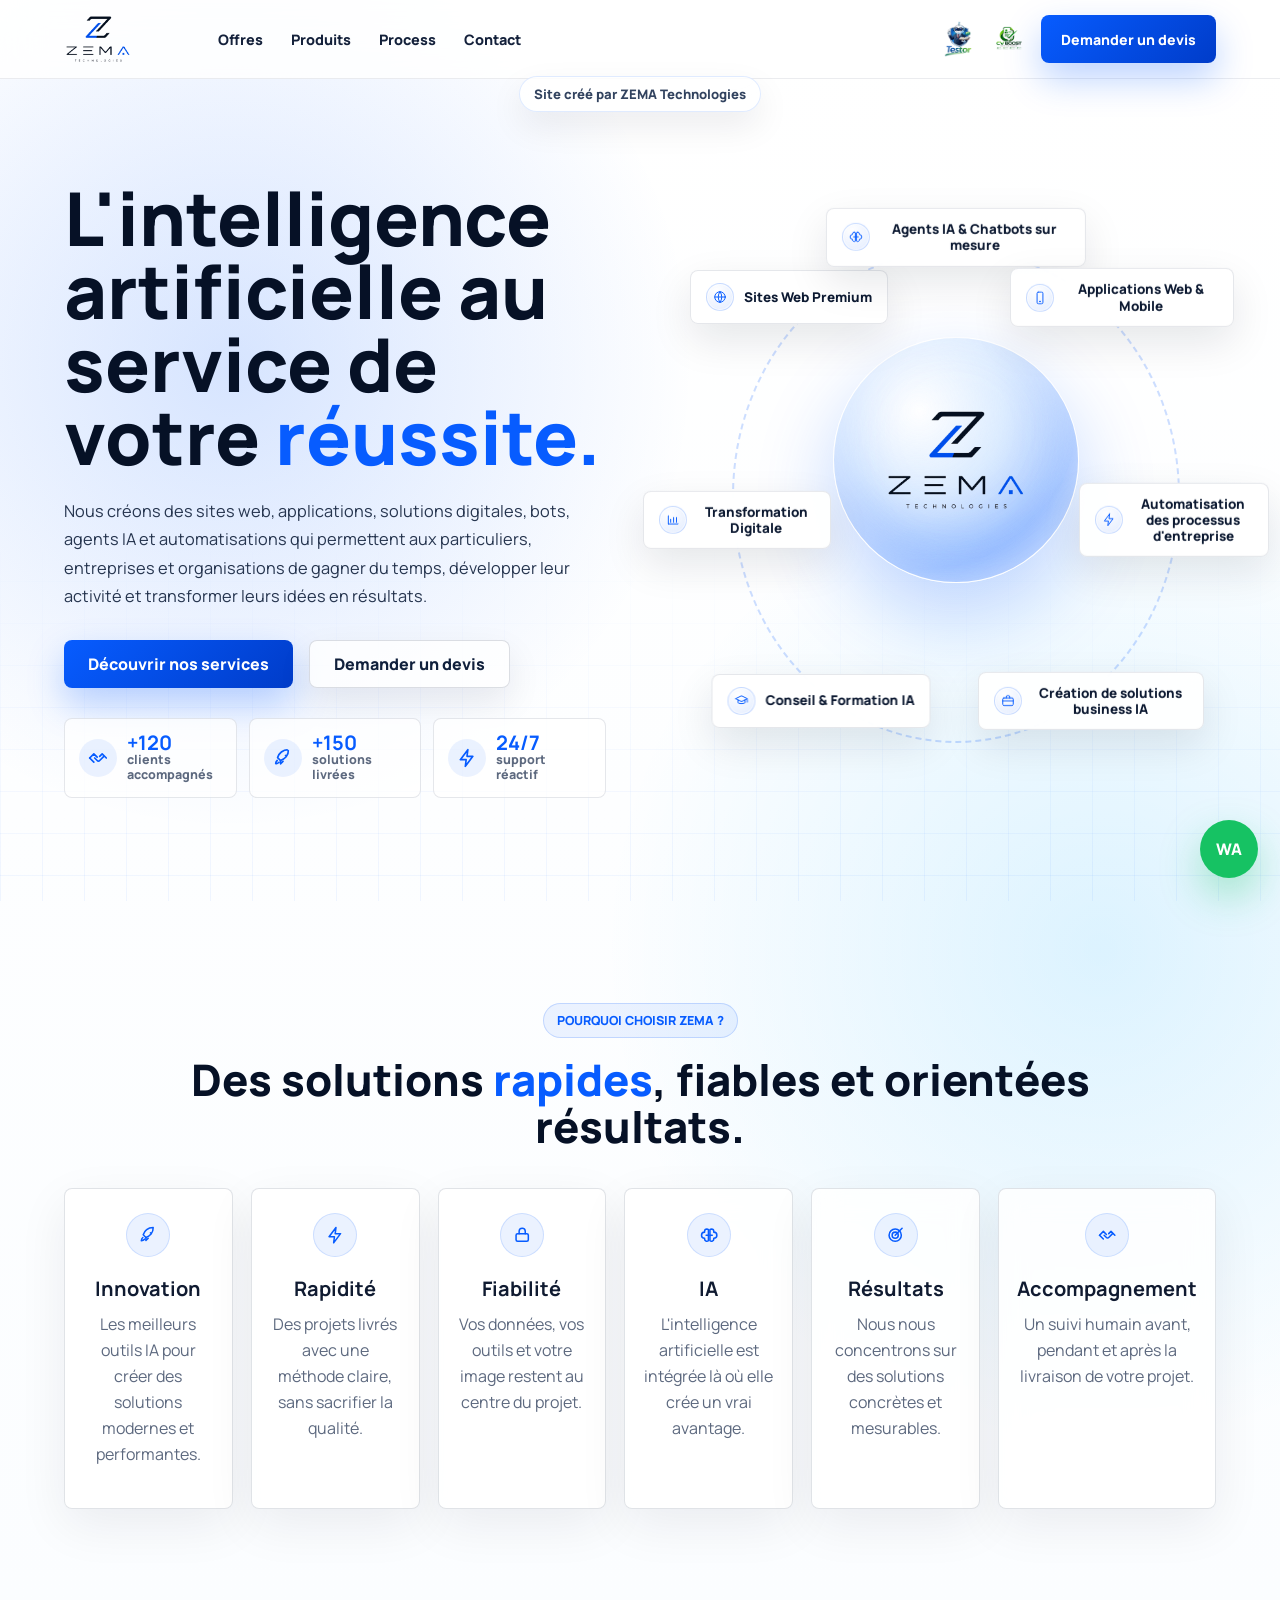
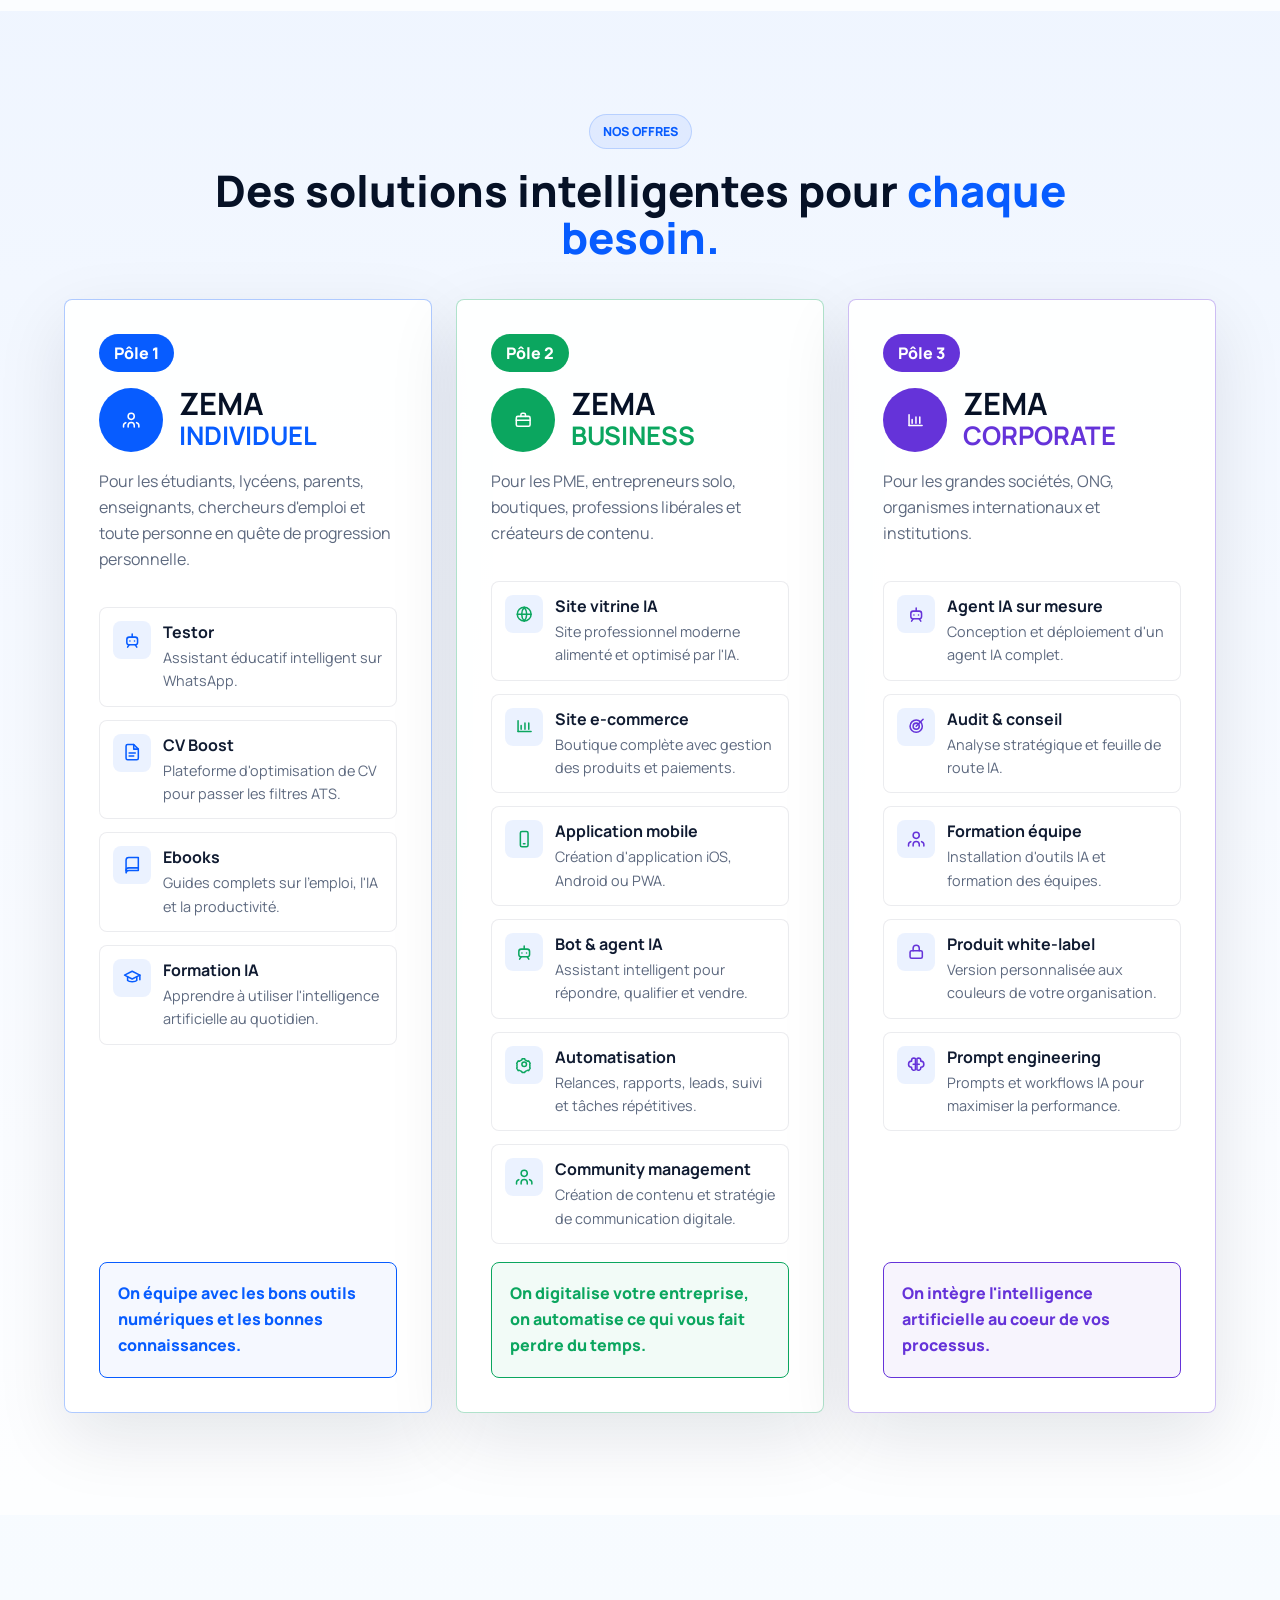
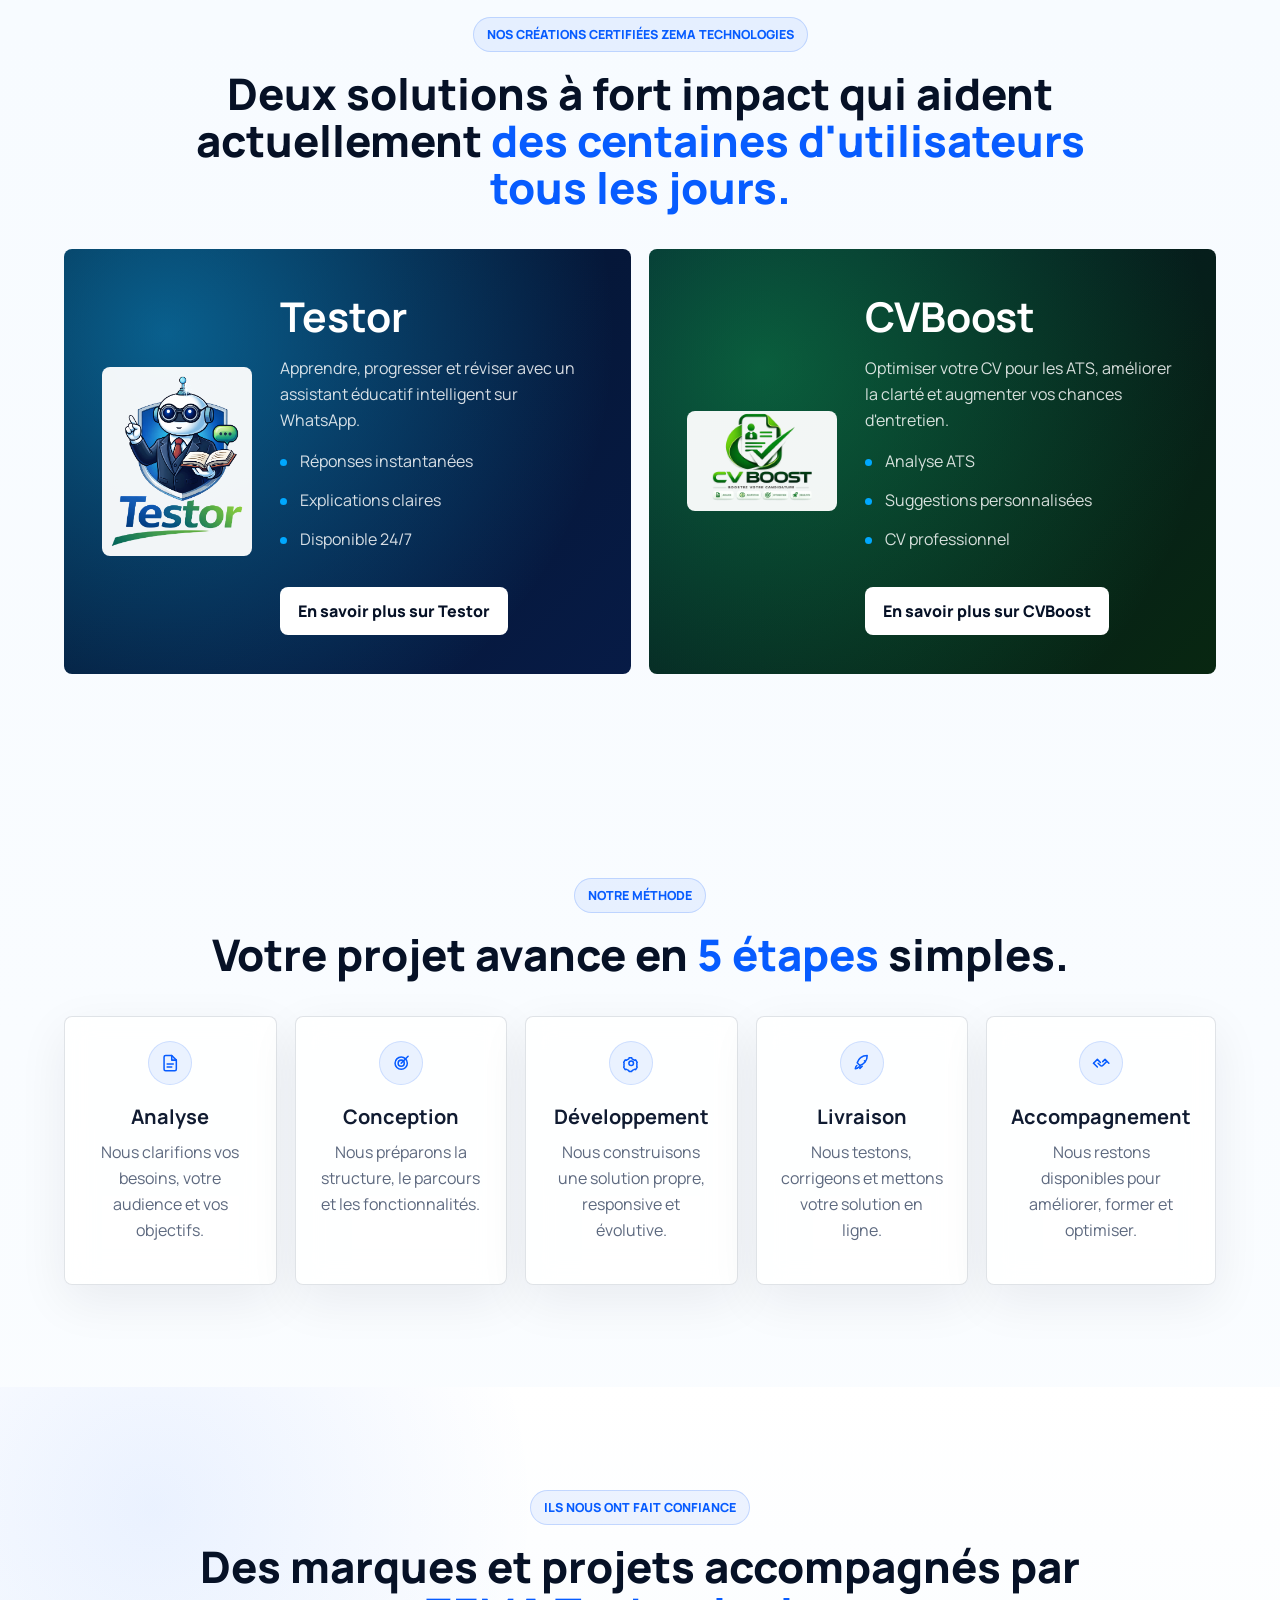
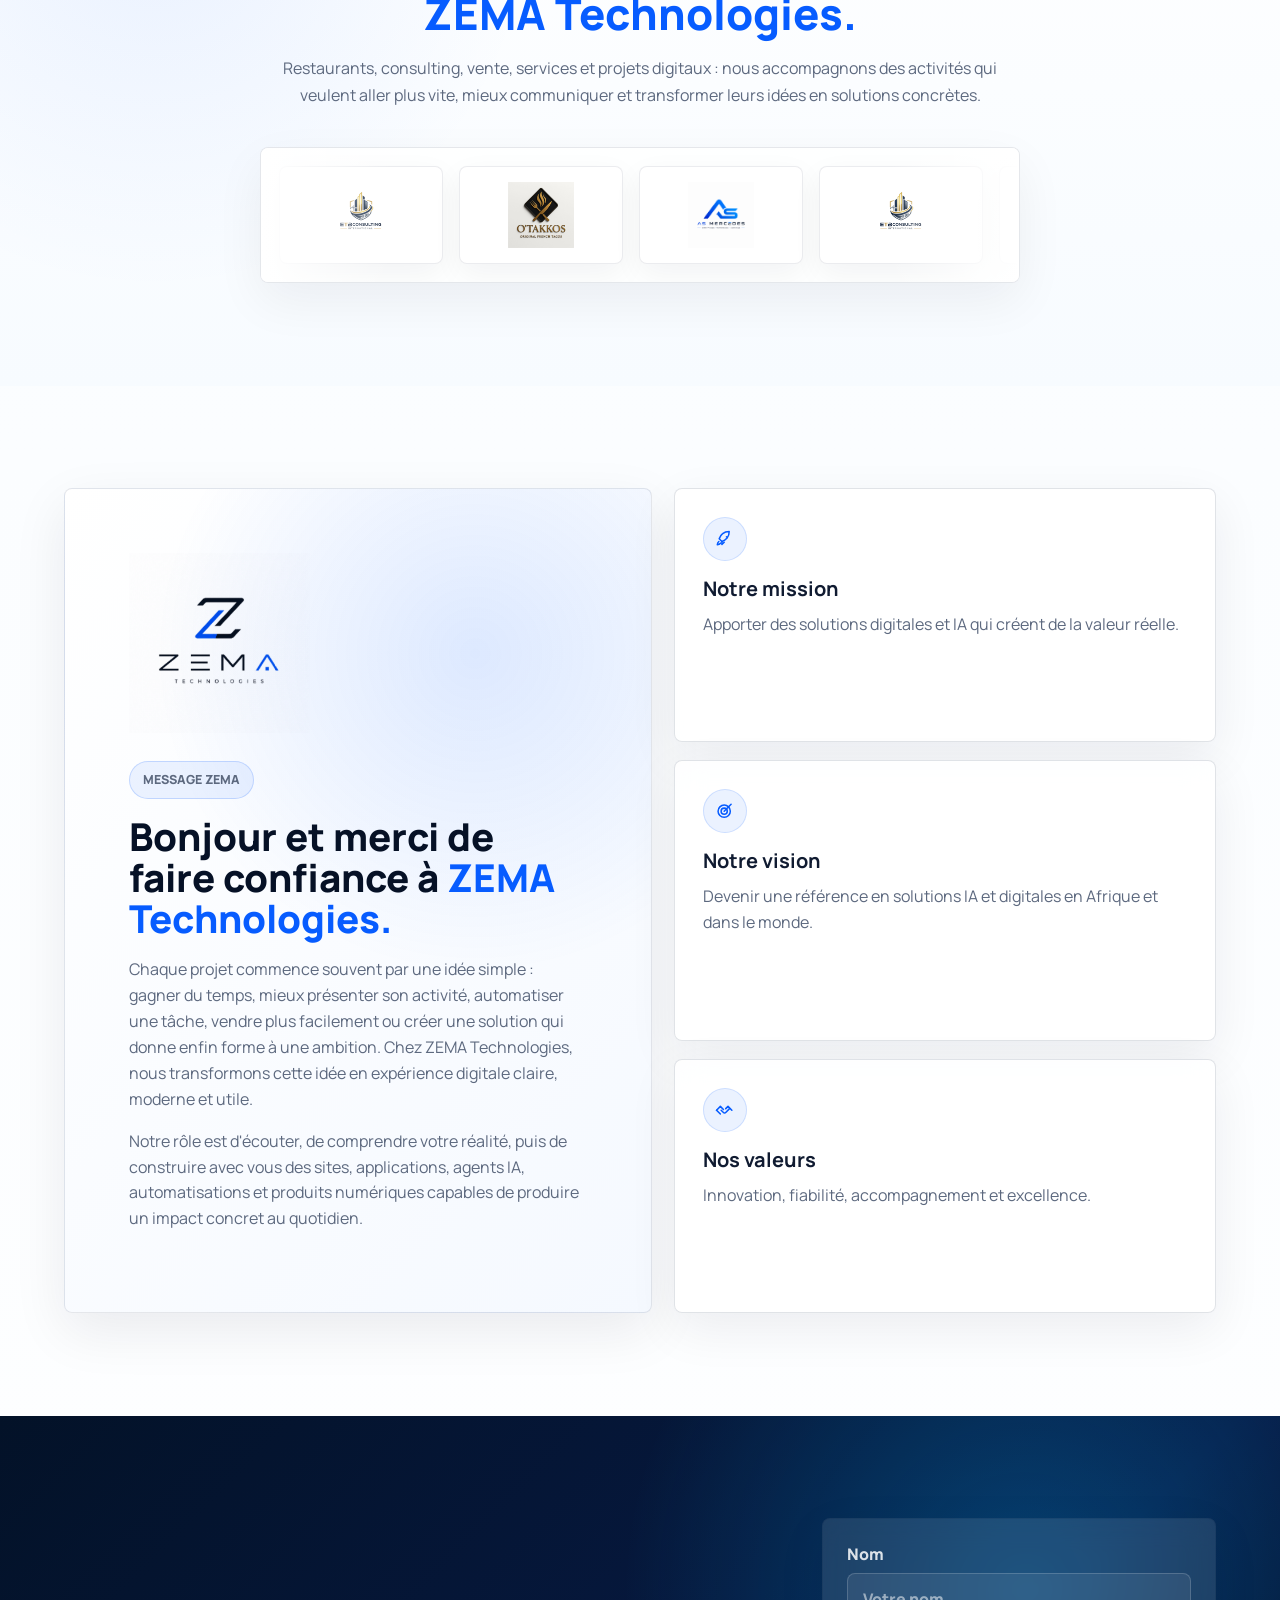
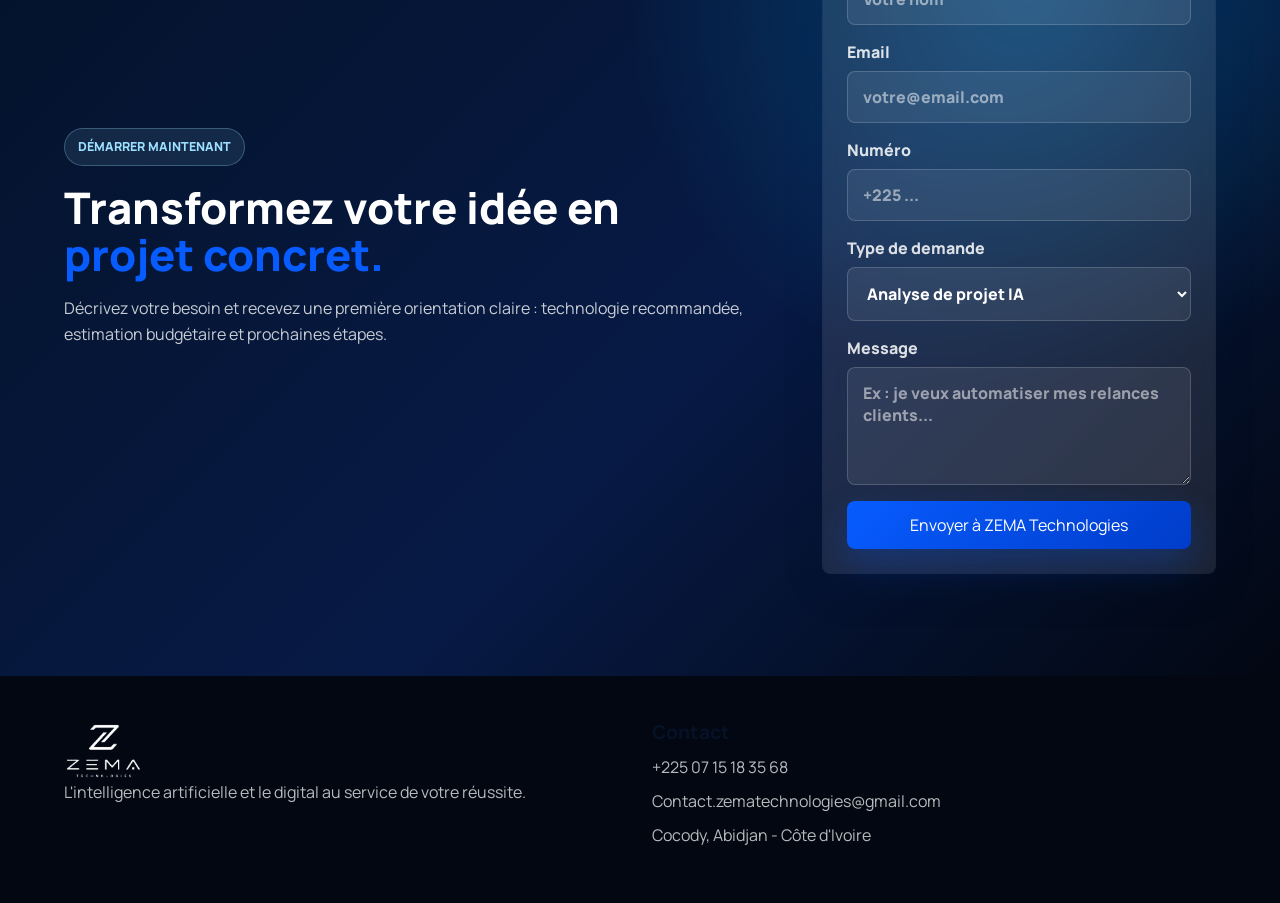
==== commit 960bdacf: "Add favicon and SEO metadata" ====
--- a/index.html
+++ b/index.html
@@ -3,11 +3,44 @@
   <head>
     <meta charset="utf-8" />
     <meta name="viewport" content="width=device-width, initial-scale=1" />
-    <title>ZEMA TECHNOLOGIES - IA & Digital</title>
-    <meta
-      name="description"
-      content="ZEMA TECHNOLOGIES crée des sites web, applications mobiles, bots, agents IA, automatisations et solutions digitales pour particuliers, entreprises et organisations."
-    />
+    <title>ZEMA TECHNOLOGIES | Solutions IA, sites web, applications et automatisation</title>
+    <meta name="description" content="ZEMA TECHNOLOGIES cr&eacute;e des sites web, applications mobiles, bots, agents IA, automatisations et solutions digitales pour particuliers, entreprises et organisations." />
+    <meta name="robots" content="index, follow" />
+    <meta name="author" content="ZEMA TECHNOLOGIES" />
+    <meta name="theme-color" content="#0b5cff" />
+    <link rel="canonical" href="https://www.zematechnologies.com/" />
+    <link rel="icon" href="/favicon.ico" sizes="any" />
+    <link rel="icon" type="image/png" sizes="32x32" href="/assets/favicon-32.png" />
+    <link rel="apple-touch-icon" sizes="180x180" href="/assets/favicon-180.png" />
+    <link rel="manifest" href="/site.webmanifest" />
+    <meta property="og:type" content="website" />
+    <meta property="og:locale" content="fr_CI" />
+    <meta property="og:site_name" content="ZEMA TECHNOLOGIES" />
+    <meta property="og:title" content="ZEMA TECHNOLOGIES | IA et digital au service de votre r&eacute;ussite" />
+    <meta property="og:description" content="Sites web premium, applications, agents IA, chatbots, automatisation et transformation digitale pour particuliers, entreprises et organisations." />
+    <meta property="og:url" content="https://www.zematechnologies.com/" />
+    <meta property="og:image" content="https://www.zematechnologies.com/assets/zema-logo-full.png" />
+    <meta name="twitter:card" content="summary_large_image" />
+    <meta name="twitter:title" content="ZEMA TECHNOLOGIES | IA et digital au service de votre r&eacute;ussite" />
+    <meta name="twitter:description" content="Sites web premium, applications, agents IA, chatbots, automatisation et transformation digitale pour particuliers, entreprises et organisations." />
+    <meta name="twitter:image" content="https://www.zematechnologies.com/assets/zema-logo-full.png" />
+    <script type="application/ld+json">
+      {
+        "@context": "https://schema.org",
+        "@type": "Organization",
+        "name": "ZEMA TECHNOLOGIES",
+        "url": "https://www.zematechnologies.com/",
+        "logo": "https://www.zematechnologies.com/assets/zema-logo-full.png",
+        "email": "contact.zematechnologies@gmail.com",
+        "telephone": "+2250715183568",
+        "address": {
+          "@type": "PostalAddress",
+          "addressLocality": "Abidjan",
+          "addressCountry": "CI"
+        },
+        "description": "ZEMA TECHNOLOGIES cree des sites web, applications, agents IA, chatbots, automatisations et solutions digitales pour les particuliers, entreprises et organisations."
+      }
+    </script>
     <link rel="stylesheet" href="styles.css" />
   </head>
   <body>
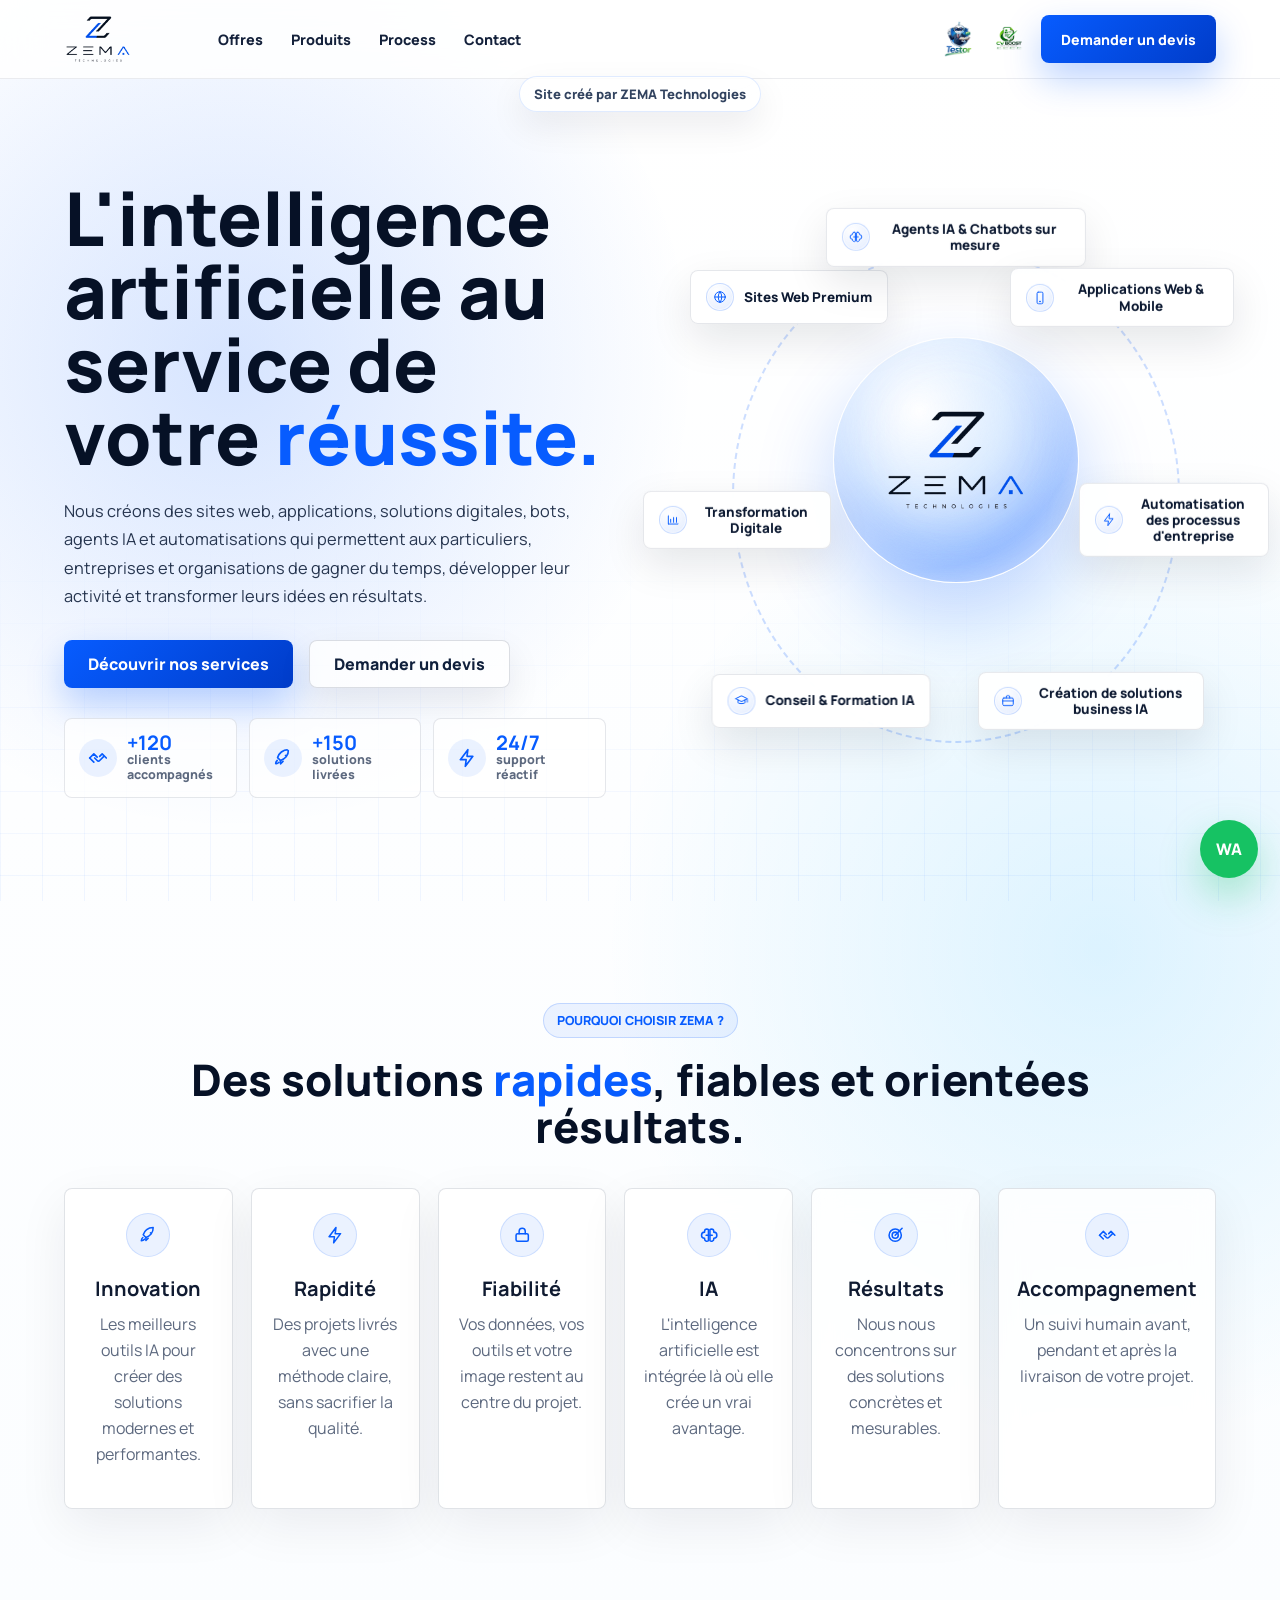
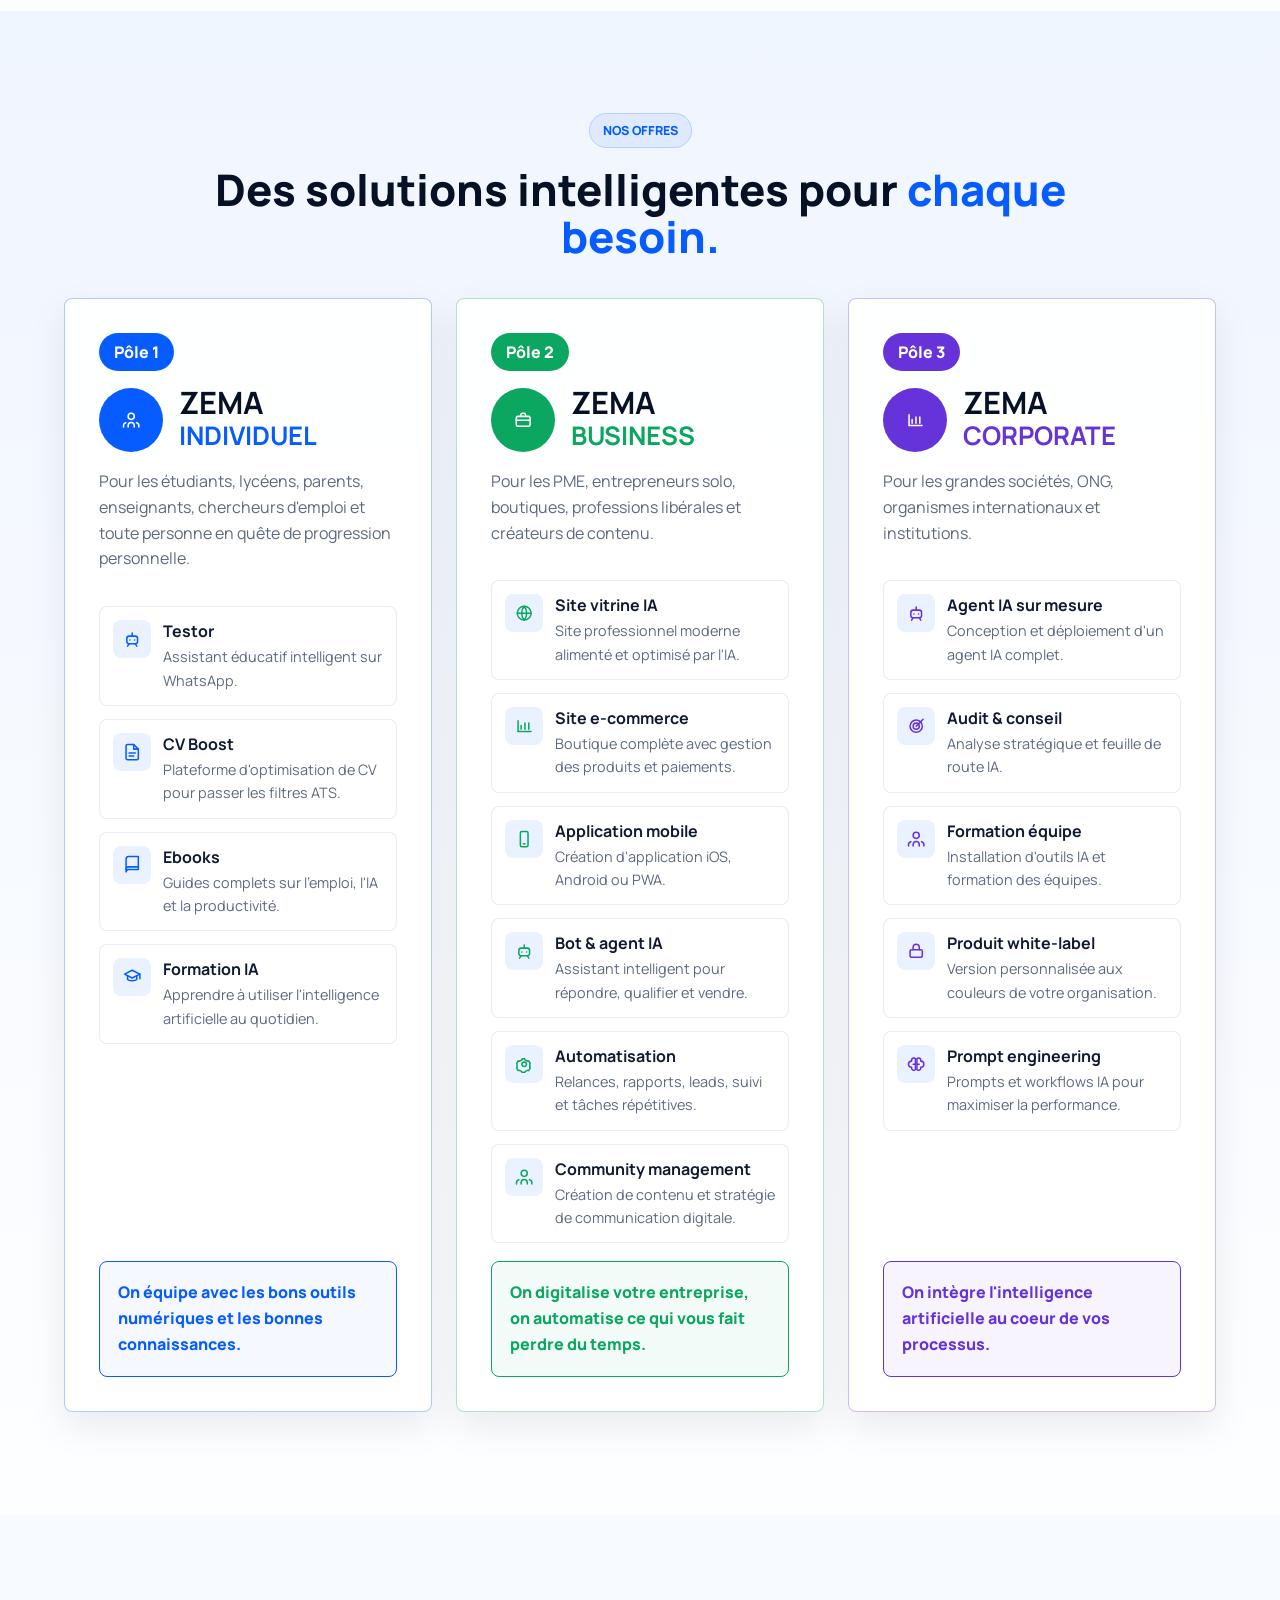
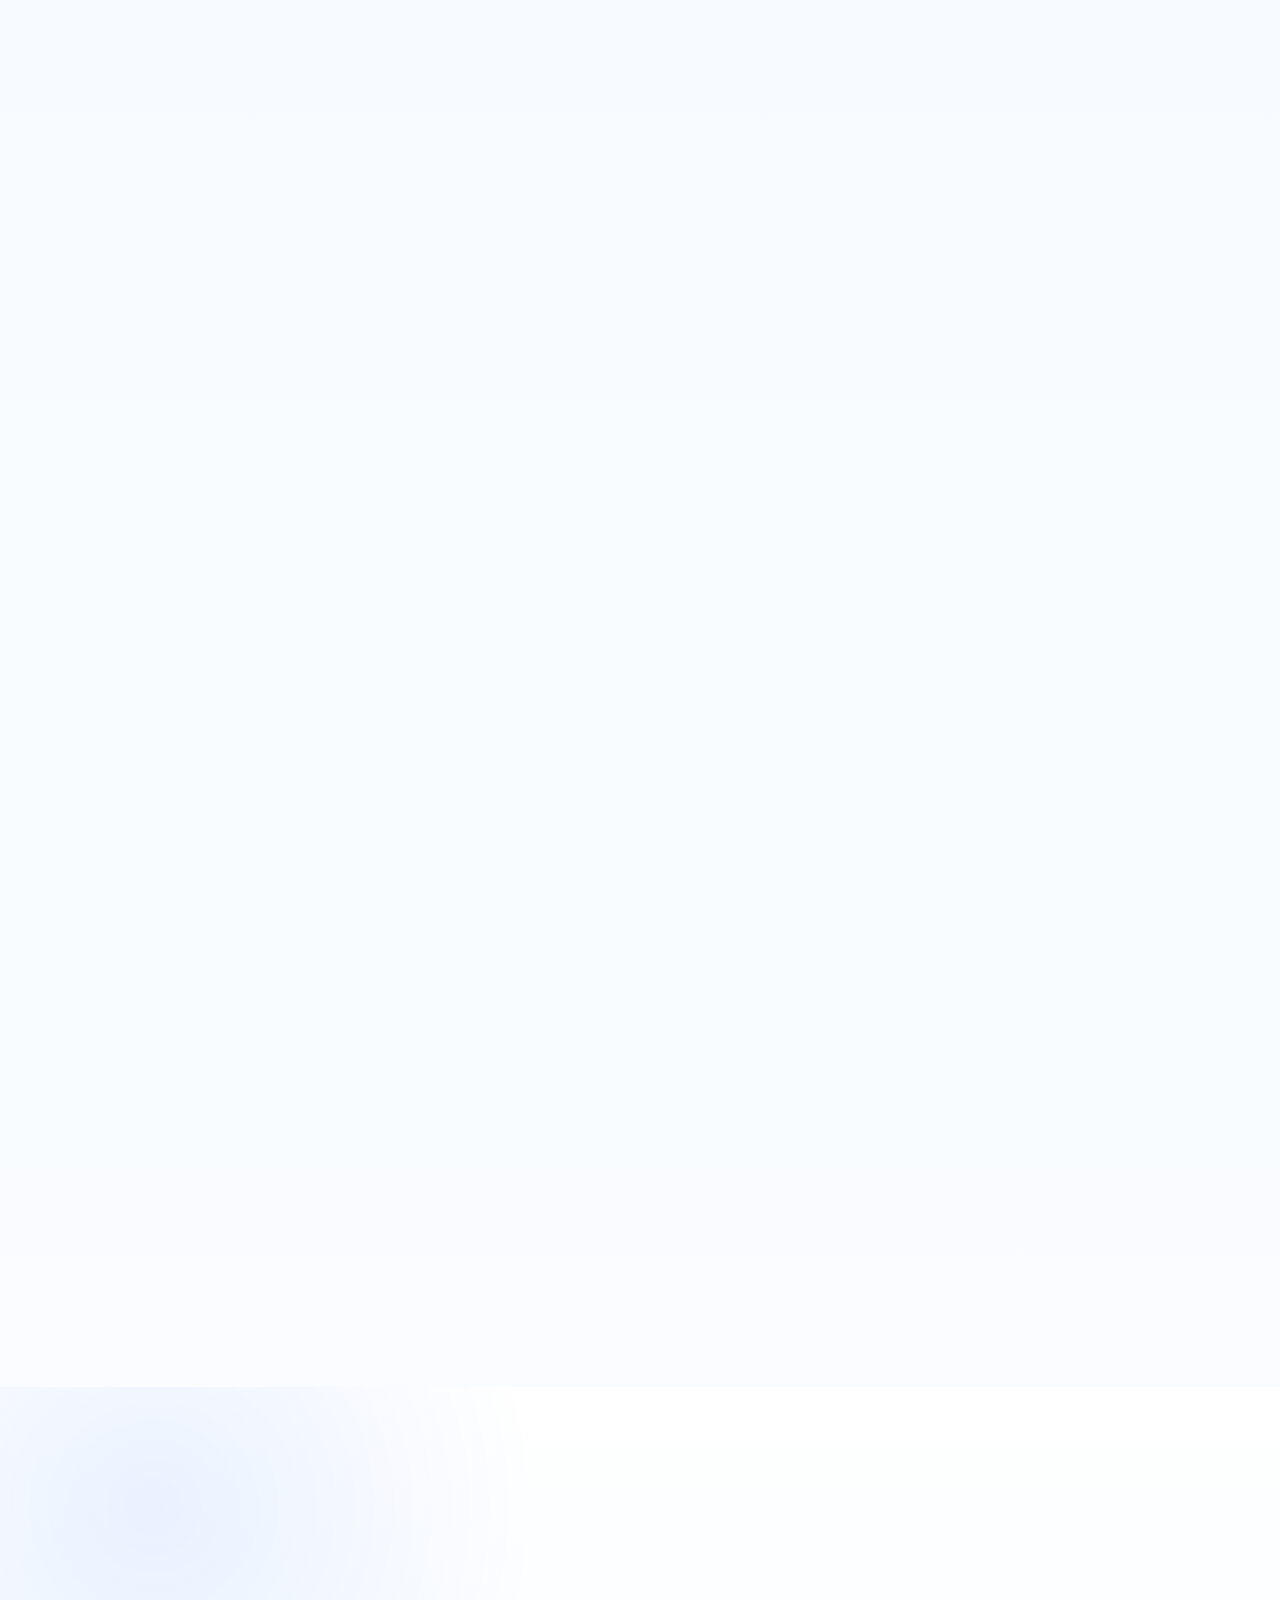
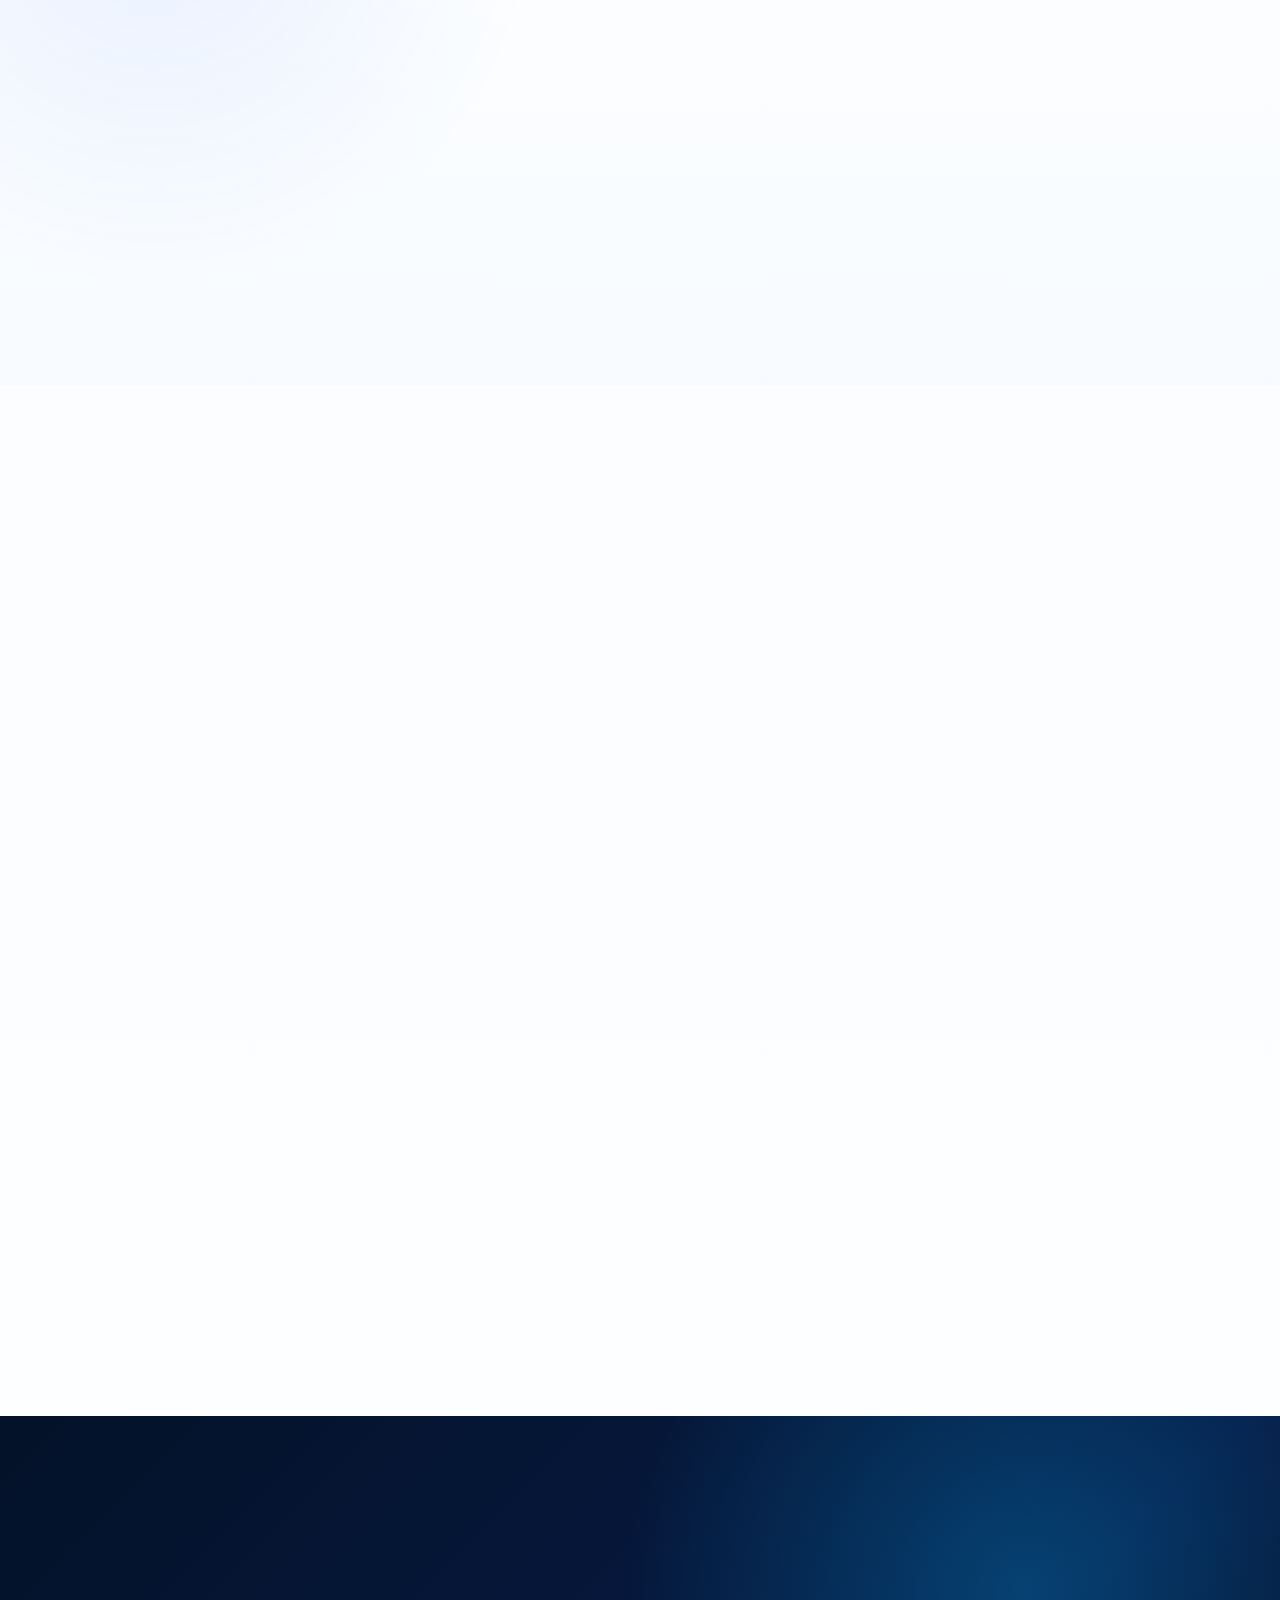
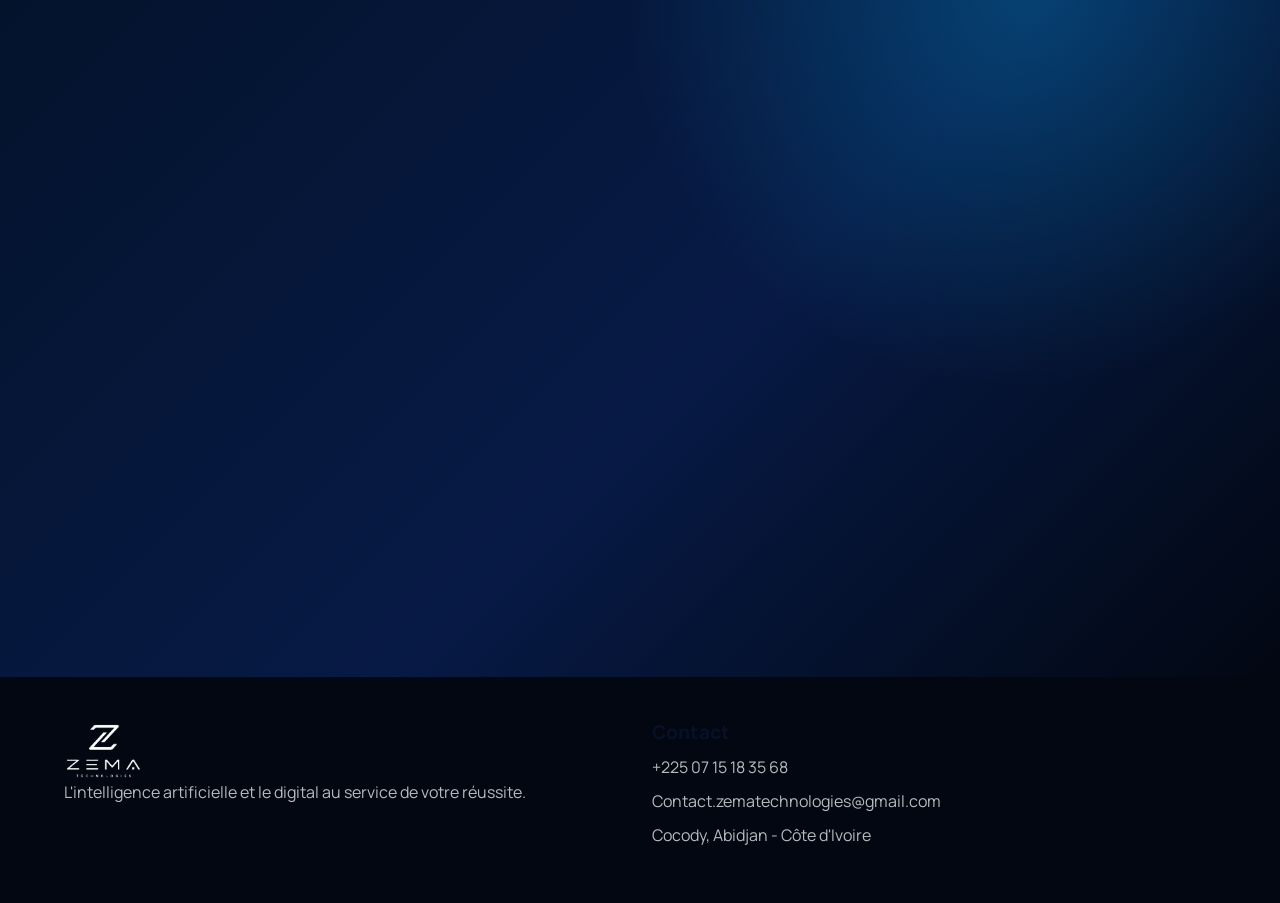
==== commit bb6deae1: "Improve form confirmation and homepage scroll" ====
--- a/index.html
+++ b/index.html
@@ -203,7 +203,7 @@
         </div>
         <div class="product-grid">
           <article class="product-card testor">
-            <img src="assets/testor-logo-cropped.png" alt="Logo Testor" />
+            <img decoding="async" loading="lazy" src="assets/testor-logo-cropped.png" alt="Logo Testor" />
             <div>
               <h3>Testor</h3>
               <p>Apprendre, progresser et réviser avec un assistant éducatif intelligent sur WhatsApp.</p>
@@ -216,7 +216,7 @@
             </div>
           </article>
           <article class="product-card cvboost">
-            <img src="assets/cvboost-logo.png" alt="Logo CVBoost" />
+            <img decoding="async" loading="lazy" src="assets/cvboost-logo.png" alt="Logo CVBoost" />
             <div>
               <h3>CVBoost</h3>
               <p>Optimiser votre CV pour les ATS, améliorer la clarté et augmenter vos chances d'entretien.</p>
@@ -257,19 +257,19 @@
         </div>
         <div class="client-carousel" aria-label="Logos de clients et partenaires">
           <div class="client-track">
-            <div class="client-logo"><img src="assets/client-etb.png" alt="ETB Consulting International" /></div>
-            <div class="client-logo"><img src="assets/client-otakkos.jpg" alt="O'TAKKOS" /></div>
-            <div class="client-logo"><img src="assets/client-as-mercedes.png" alt="AS Mercedes" /></div>
-            <div class="client-logo"><img src="assets/client-etb.png" alt="" /></div>
-            <div class="client-logo"><img src="assets/client-otakkos.jpg" alt="" /></div>
-            <div class="client-logo"><img src="assets/client-as-mercedes.png" alt="" /></div>
+            <div class="client-logo"><img decoding="async" loading="lazy" src="assets/client-etb.png" alt="ETB Consulting International" /></div>
+            <div class="client-logo"><img decoding="async" loading="lazy" src="assets/client-otakkos.jpg" alt="O'TAKKOS" /></div>
+            <div class="client-logo"><img decoding="async" loading="lazy" src="assets/client-as-mercedes.png" alt="AS Mercedes" /></div>
+            <div class="client-logo"><img decoding="async" loading="lazy" src="assets/client-etb.png" alt="" /></div>
+            <div class="client-logo"><img decoding="async" loading="lazy" src="assets/client-otakkos.jpg" alt="" /></div>
+            <div class="client-logo"><img decoding="async" loading="lazy" src="assets/client-as-mercedes.png" alt="" /></div>
           </div>
         </div>
       </section>
 
       <section class="founder section-band">
         <div class="founder-copy">
-          <img class="founder-logo" src="assets/zema-logo-full.png" alt="Logo ZEMA Technologies" />
+          <img decoding="async" loading="lazy" class="founder-logo" src="assets/zema-logo-full.png" alt="Logo ZEMA Technologies" />
           <p class="eyebrow">Message ZEMA</p>
           <h2>Bonjour et merci de faire confiance à <span>ZEMA Technologies.</span></h2>
           <p>
--- a/styles.css
+++ b/styles.css
@@ -745,6 +745,17 @@
     #f8fbff;
 }
 
+.why,
+.offers,
+.products,
+.process,
+.clients,
+.founder,
+.contact {
+  content-visibility: auto;
+  contain-intrinsic-size: auto 720px;
+}
+
 .offers-board {
   display: grid;
   grid-template-columns: repeat(3, minmax(0, 1fr));
@@ -761,7 +772,8 @@
   border: 1px solid var(--line);
   border-radius: 8px;
   background: rgba(255, 255, 255, 0.92);
-  box-shadow: 0 24px 70px rgba(6, 17, 38, 0.1);
+  box-shadow: 0 14px 38px rgba(6, 17, 38, 0.08);
+  contain: layout paint;
 }
 
 .offer-individual { border-color: rgba(7, 92, 255, 0.32); }
@@ -1201,6 +1213,12 @@
   width: max-content;
   padding: 18px;
   animation: clientSlide 18s linear infinite;
+  animation-play-state: paused;
+  will-change: transform;
+}
+
+.client-carousel.is-active .client-track {
+  animation-play-state: running;
 }
 
 .client-carousel:hover .client-track {
@@ -1255,7 +1273,8 @@
   background:
     radial-gradient(circle at 70% 20%, rgba(7, 92, 255, 0.12), transparent 20rem),
     linear-gradient(135deg, #ffffff 0%, #f5f9ff 100%);
-  box-shadow: 0 18px 54px rgba(6, 17, 38, 0.08);
+  box-shadow: 0 14px 36px rgba(6, 17, 38, 0.07);
+  contain: layout paint;
 }
 
 .contact h2 {
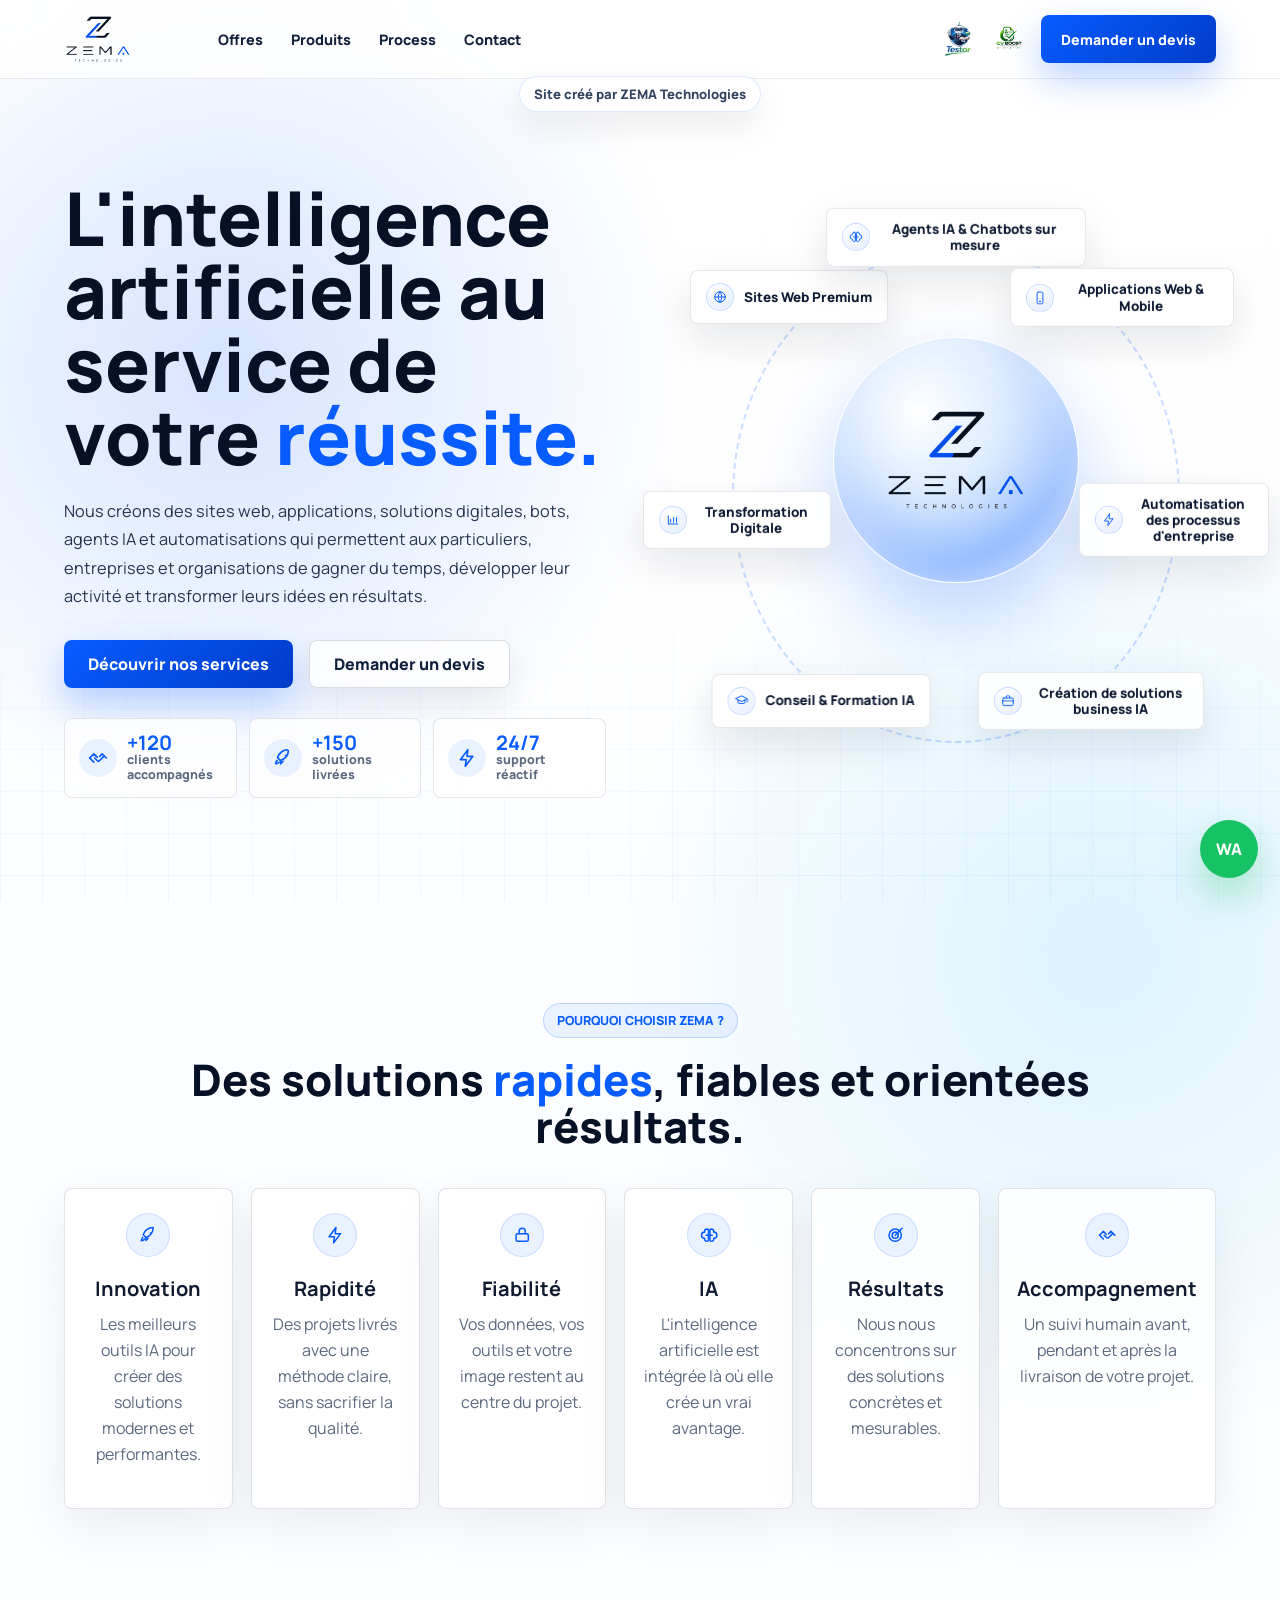
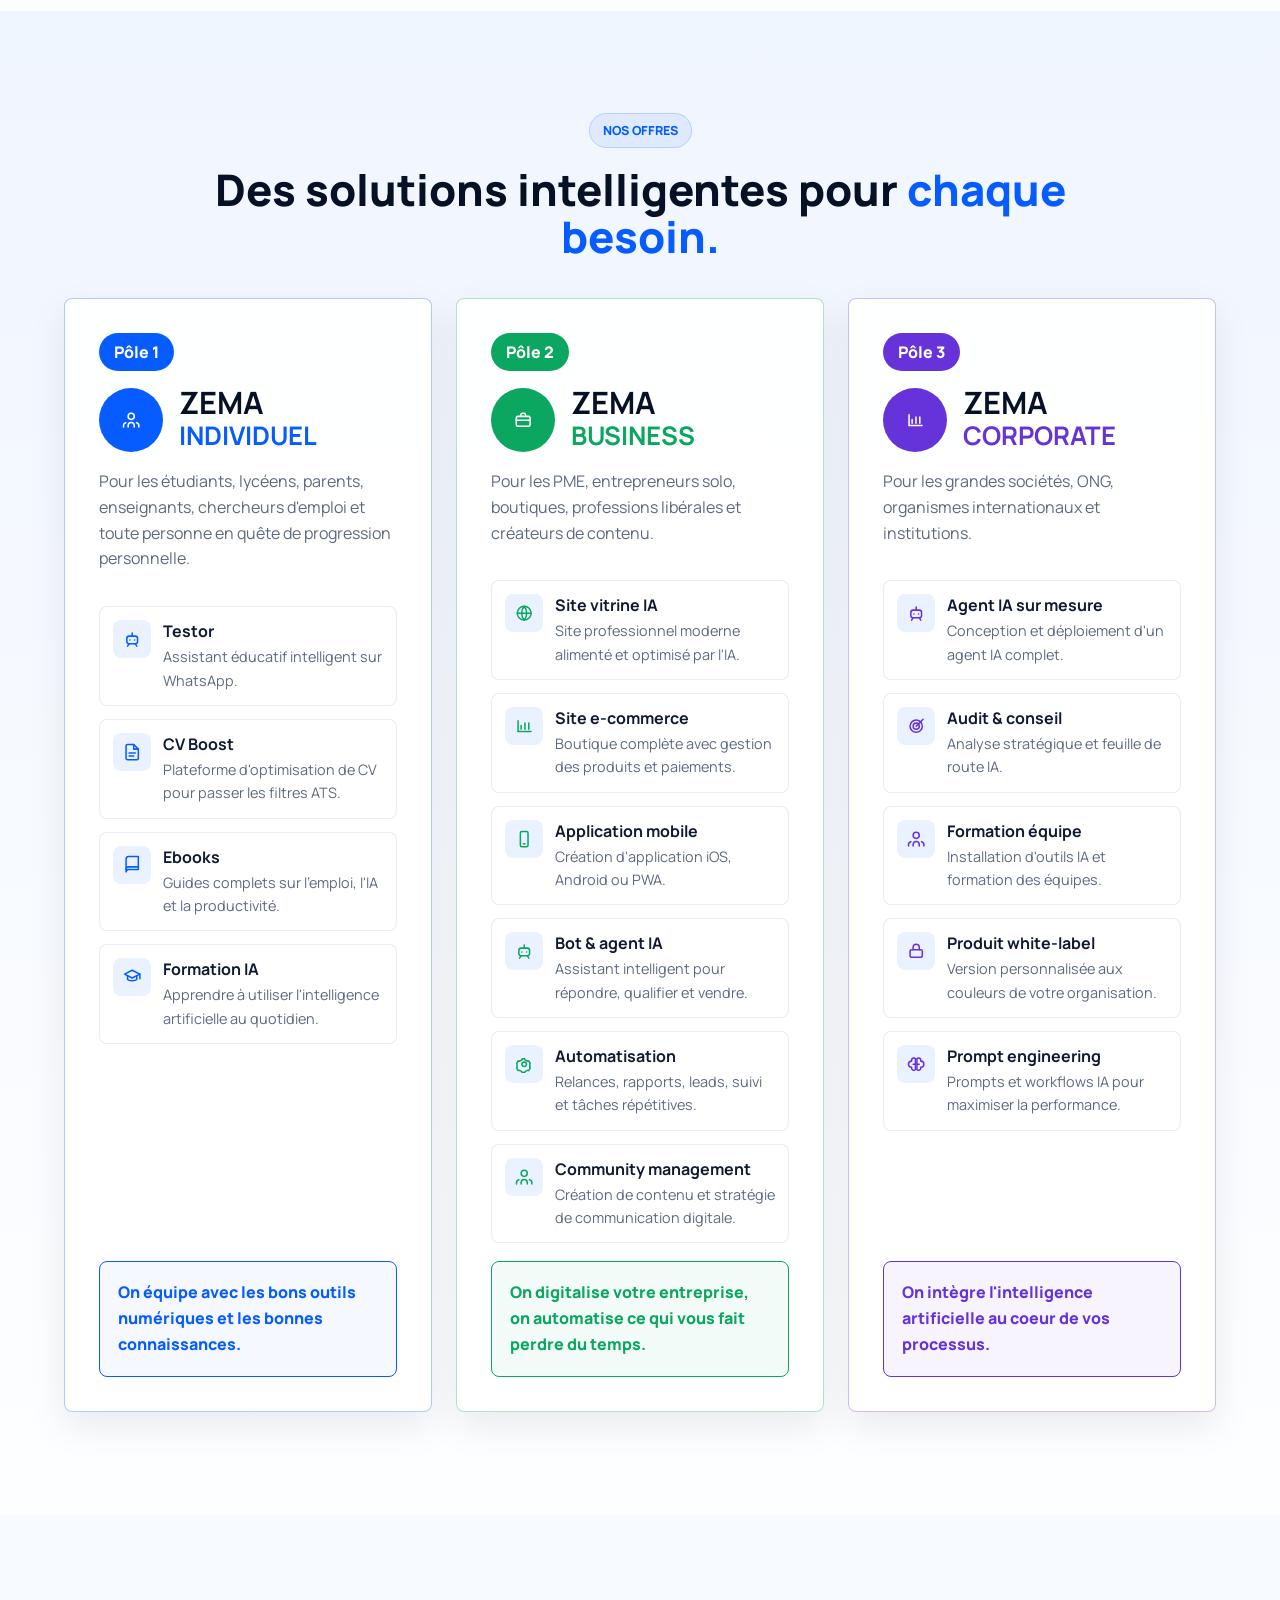
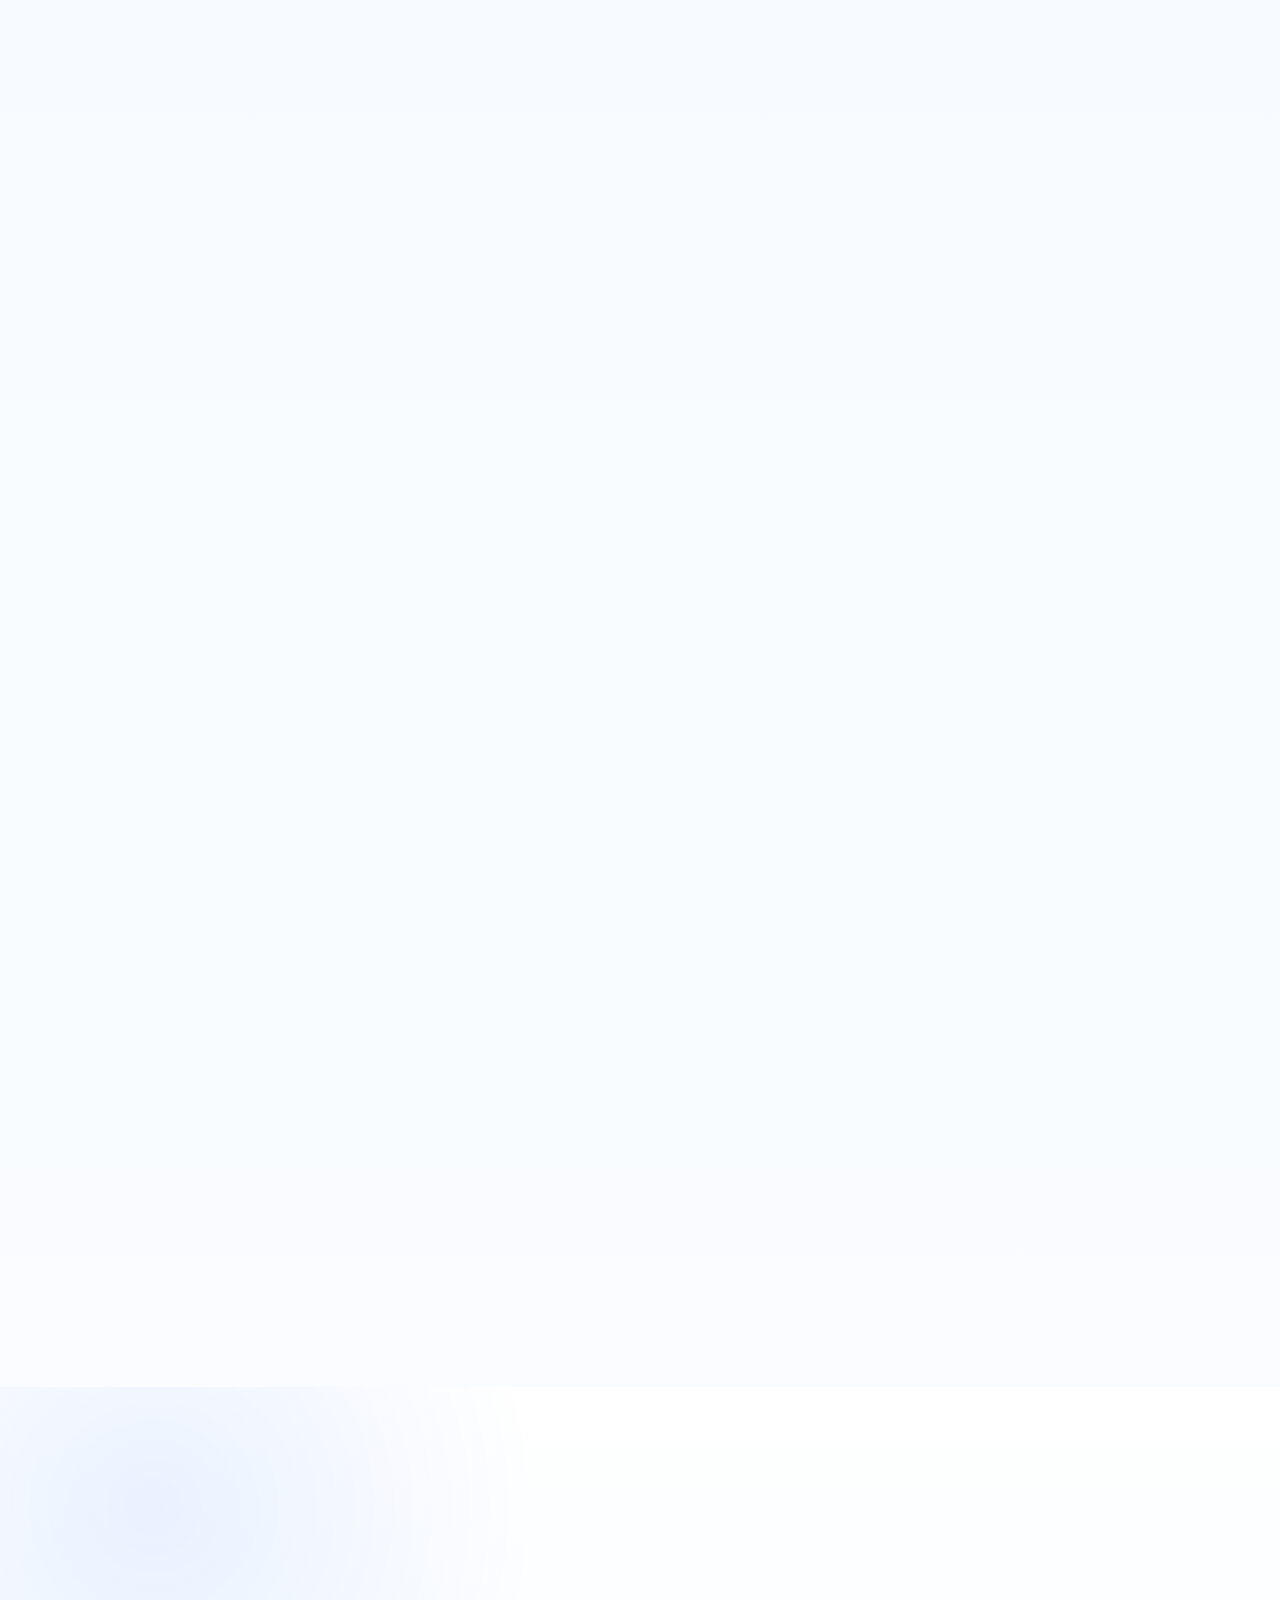
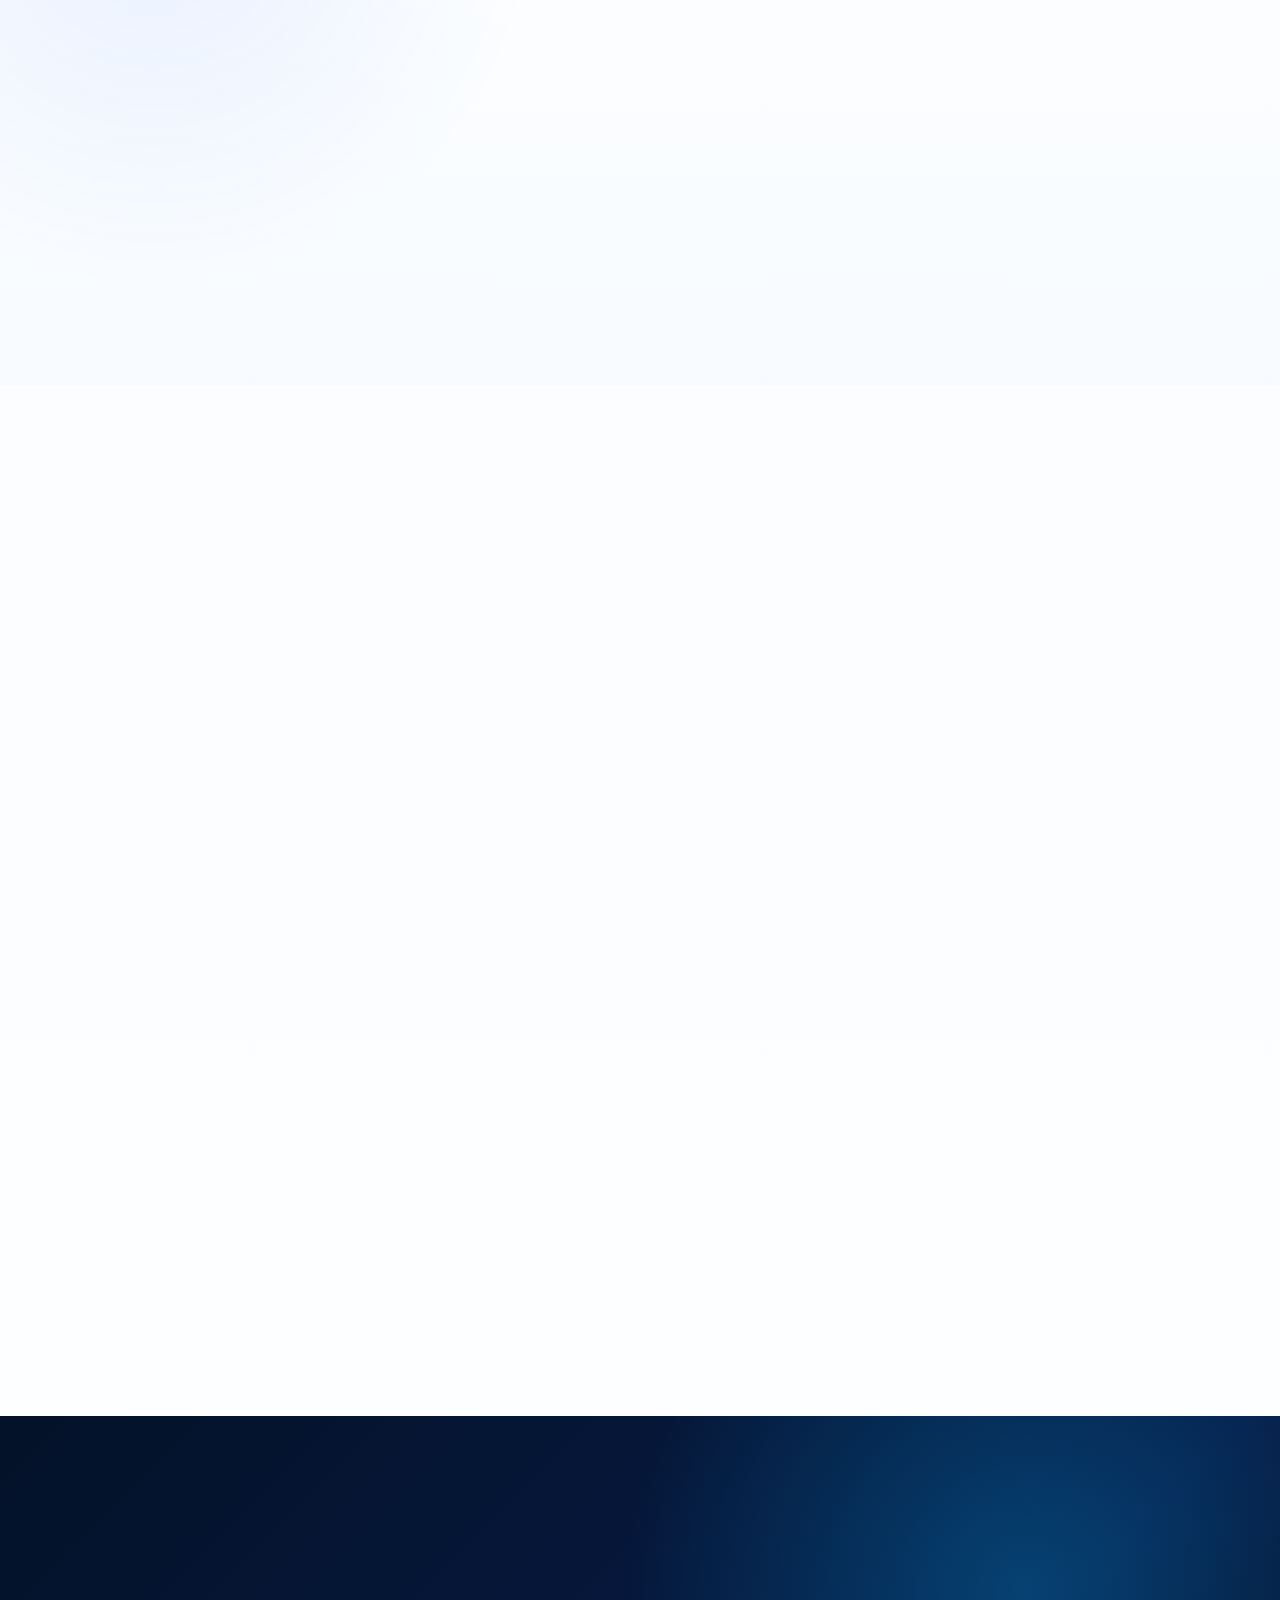
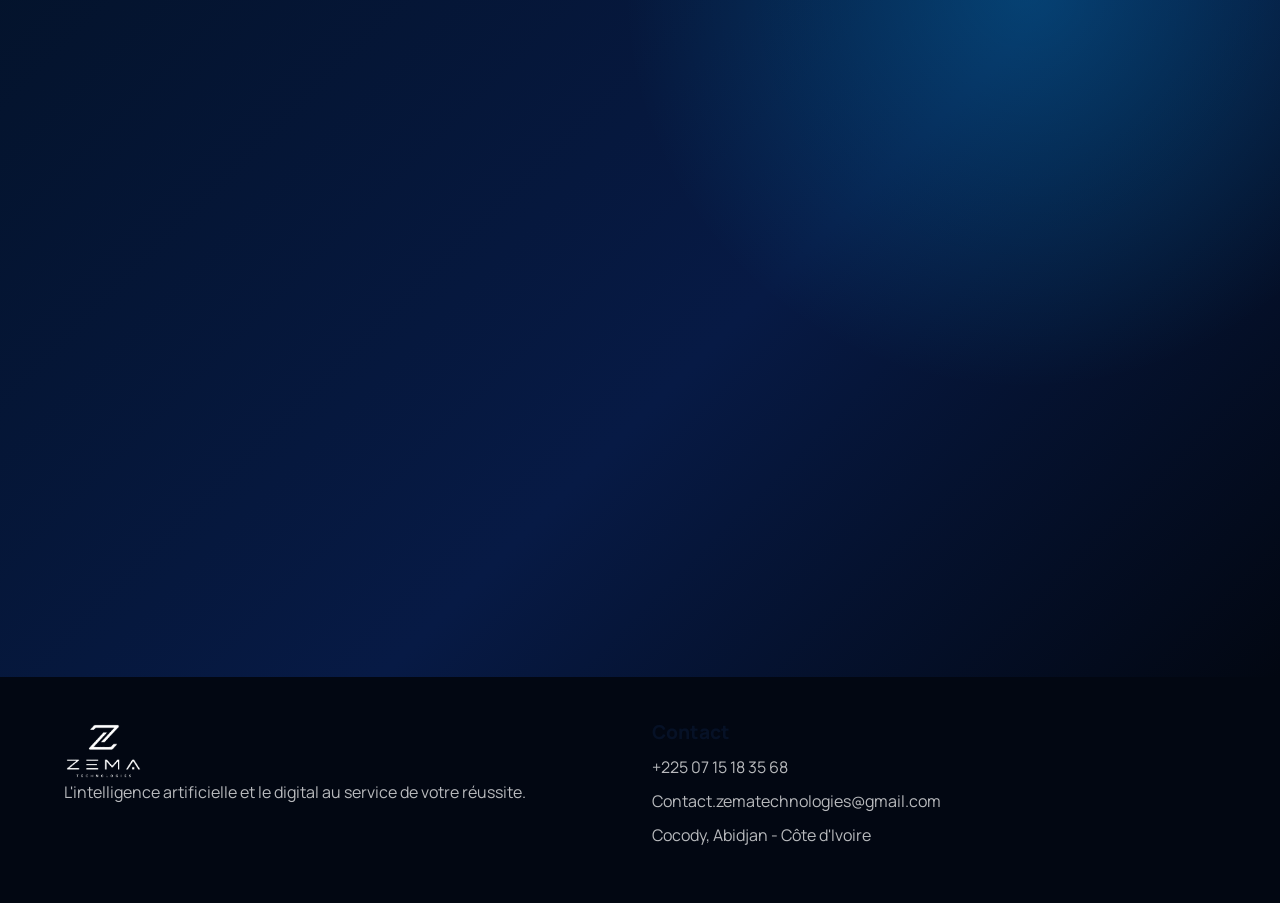
==== commit dbd2de0d: "Optimize homepage image assets" ====
--- a/index.html
+++ b/index.html
@@ -19,18 +19,18 @@
     <meta property="og:title" content="ZEMA TECHNOLOGIES | IA et digital au service de votre r&eacute;ussite" />
     <meta property="og:description" content="Sites web premium, applications, agents IA, chatbots, automatisation et transformation digitale pour particuliers, entreprises et organisations." />
     <meta property="og:url" content="https://www.zematechnologies.com/" />
-    <meta property="og:image" content="https://www.zematechnologies.com/assets/zema-logo-full.png" />
+    <meta property="og:image" content="https://www.zematechnologies.com/assets/zema-logo-full-optimized.webp" />
     <meta name="twitter:card" content="summary_large_image" />
     <meta name="twitter:title" content="ZEMA TECHNOLOGIES | IA et digital au service de votre r&eacute;ussite" />
     <meta name="twitter:description" content="Sites web premium, applications, agents IA, chatbots, automatisation et transformation digitale pour particuliers, entreprises et organisations." />
-    <meta name="twitter:image" content="https://www.zematechnologies.com/assets/zema-logo-full.png" />
+    <meta name="twitter:image" content="https://www.zematechnologies.com/assets/zema-logo-full-optimized.webp" />
     <script type="application/ld+json">
       {
         "@context": "https://schema.org",
         "@type": "Organization",
         "name": "ZEMA TECHNOLOGIES",
         "url": "https://www.zematechnologies.com/",
-        "logo": "https://www.zematechnologies.com/assets/zema-logo-full.png",
+        "logo": "https://www.zematechnologies.com/assets/zema-logo-full-optimized.webp",
         "email": "contact.zematechnologies@gmail.com",
         "telephone": "+2250715183568",
         "address": {
@@ -76,8 +76,8 @@
       <p class="site-credit">Site créé par ZEMA Technologies</p>
       <div class="header-actions">
         <div class="header-products" aria-label="Produits ZEMA">
-          <a href="produits.html#testor" title="Testor"><img src="assets/testor-logo-cropped.png" width="24" height="24" alt="Testor" /></a>
-          <a href="produits.html#cvboost" title="CVBoost"><img src="assets/cvboost-logo.png" width="24" height="24" alt="CVBoost" /></a>
+          <a href="produits.html#testor" title="Testor"><img src="assets/testor-logo-icon.webp" width="24" height="24" alt="Testor" /></a>
+          <a href="produits.html#cvboost" title="CVBoost"><img src="assets/cvboost-logo-icon.webp" width="24" height="24" alt="CVBoost" /></a>
         </div>
         <a class="header-cta" href="contact.html?type=devis">Demander un devis</a>
       </div>
@@ -203,7 +203,7 @@
         </div>
         <div class="product-grid">
           <article class="product-card testor">
-            <img decoding="async" loading="lazy" src="assets/testor-logo-cropped.png" alt="Logo Testor" />
+            <img decoding="async" loading="lazy" src="assets/testor-logo-optimized.webp" alt="Logo Testor" />
             <div>
               <h3>Testor</h3>
               <p>Apprendre, progresser et réviser avec un assistant éducatif intelligent sur WhatsApp.</p>
@@ -216,7 +216,7 @@
             </div>
           </article>
           <article class="product-card cvboost">
-            <img decoding="async" loading="lazy" src="assets/cvboost-logo.png" alt="Logo CVBoost" />
+            <img decoding="async" loading="lazy" src="assets/cvboost-logo-optimized.webp" alt="Logo CVBoost" />
             <div>
               <h3>CVBoost</h3>
               <p>Optimiser votre CV pour les ATS, améliorer la clarté et augmenter vos chances d'entretien.</p>
@@ -257,19 +257,19 @@
         </div>
         <div class="client-carousel" aria-label="Logos de clients et partenaires">
           <div class="client-track">
-            <div class="client-logo"><img decoding="async" loading="lazy" src="assets/client-etb.png" alt="ETB Consulting International" /></div>
-            <div class="client-logo"><img decoding="async" loading="lazy" src="assets/client-otakkos.jpg" alt="O'TAKKOS" /></div>
-            <div class="client-logo"><img decoding="async" loading="lazy" src="assets/client-as-mercedes.png" alt="AS Mercedes" /></div>
-            <div class="client-logo"><img decoding="async" loading="lazy" src="assets/client-etb.png" alt="" /></div>
-            <div class="client-logo"><img decoding="async" loading="lazy" src="assets/client-otakkos.jpg" alt="" /></div>
-            <div class="client-logo"><img decoding="async" loading="lazy" src="assets/client-as-mercedes.png" alt="" /></div>
+            <div class="client-logo"><img decoding="async" loading="lazy" src="assets/client-etb-optimized.webp" alt="ETB Consulting International" /></div>
+            <div class="client-logo"><img decoding="async" loading="lazy" src="assets/client-otakkos-optimized.webp" alt="O'TAKKOS" /></div>
+            <div class="client-logo"><img decoding="async" loading="lazy" src="assets/client-as-mercedes-optimized.webp" alt="AS Mercedes" /></div>
+            <div class="client-logo"><img decoding="async" loading="lazy" src="assets/client-etb-optimized.webp" alt="" /></div>
+            <div class="client-logo"><img decoding="async" loading="lazy" src="assets/client-otakkos-optimized.webp" alt="" /></div>
+            <div class="client-logo"><img decoding="async" loading="lazy" src="assets/client-as-mercedes-optimized.webp" alt="" /></div>
           </div>
         </div>
       </section>
 
       <section class="founder section-band">
         <div class="founder-copy">
-          <img decoding="async" loading="lazy" class="founder-logo" src="assets/zema-logo-full.png" alt="Logo ZEMA Technologies" />
+          <img decoding="async" loading="lazy" class="founder-logo" src="assets/zema-logo-full-optimized.webp" alt="Logo ZEMA Technologies" />
           <p class="eyebrow">Message ZEMA</p>
           <h2>Bonjour et merci de faire confiance à <span>ZEMA Technologies.</span></h2>
           <p>
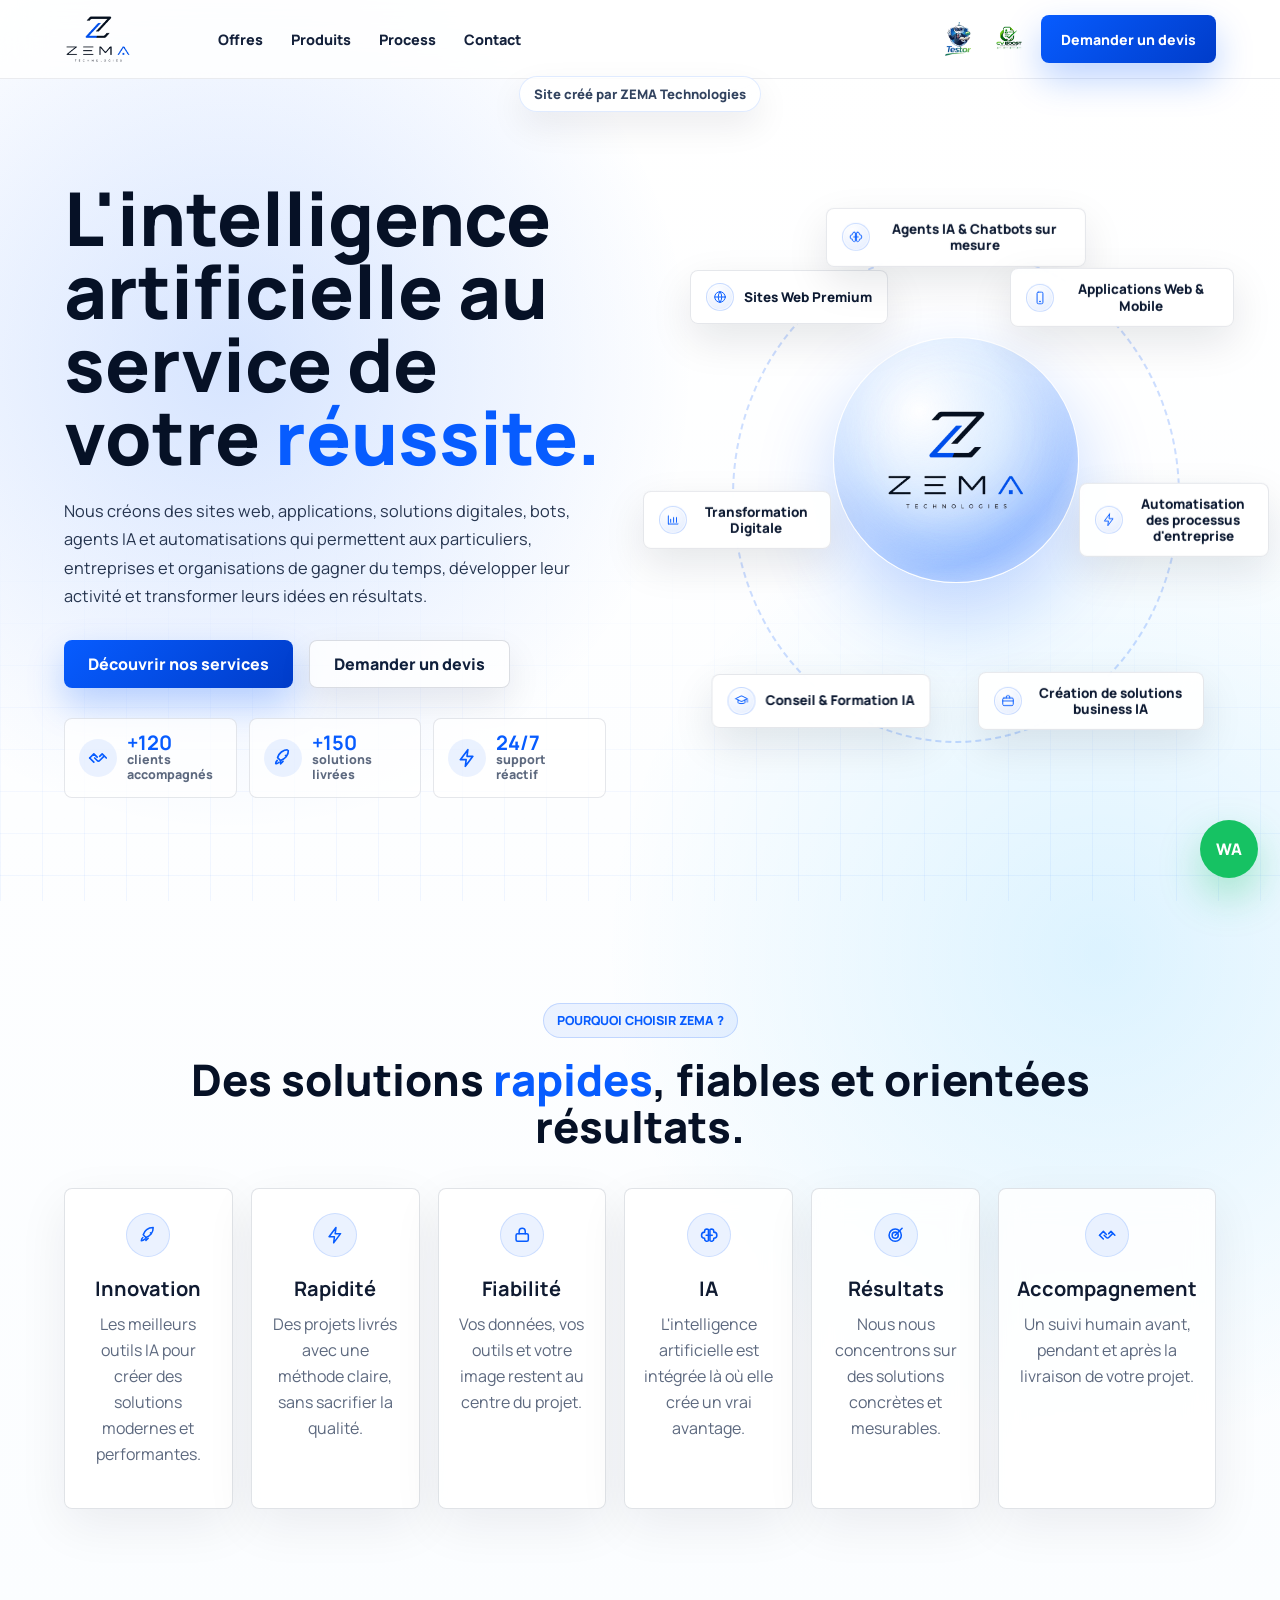
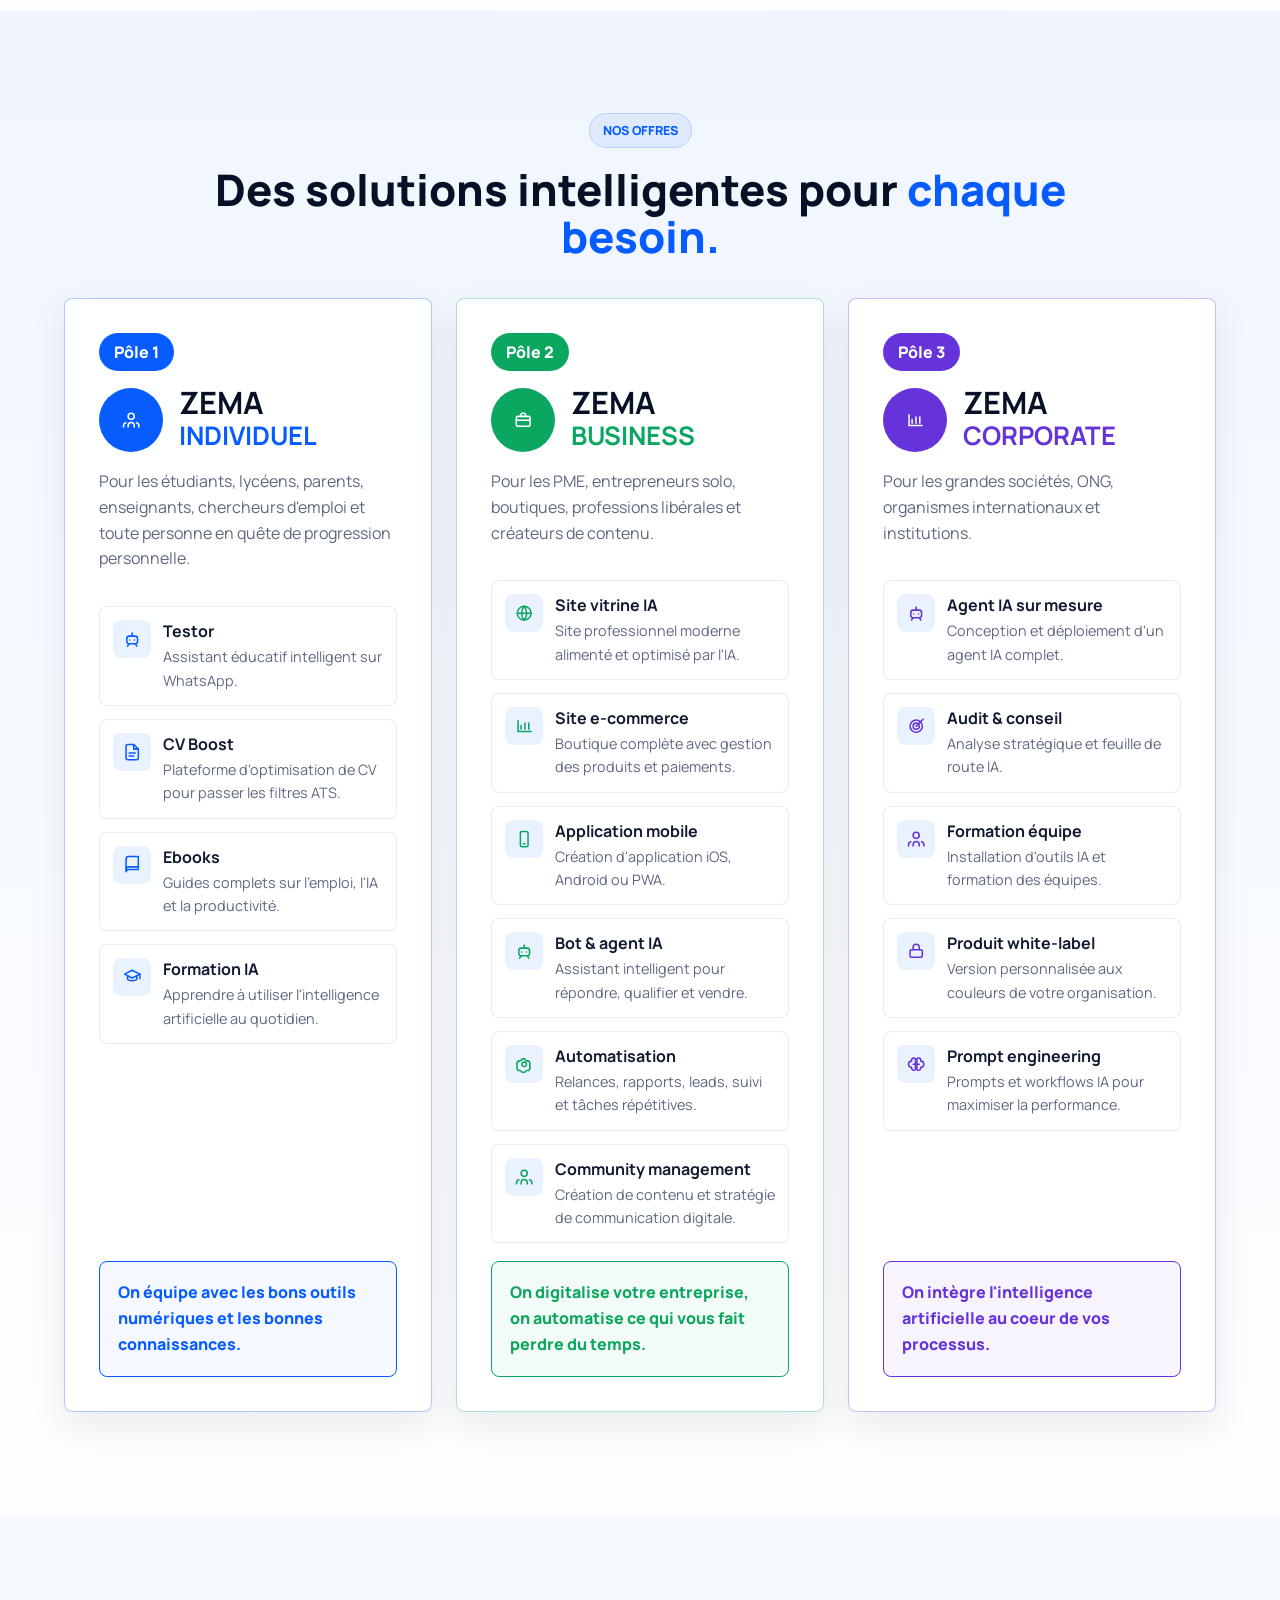
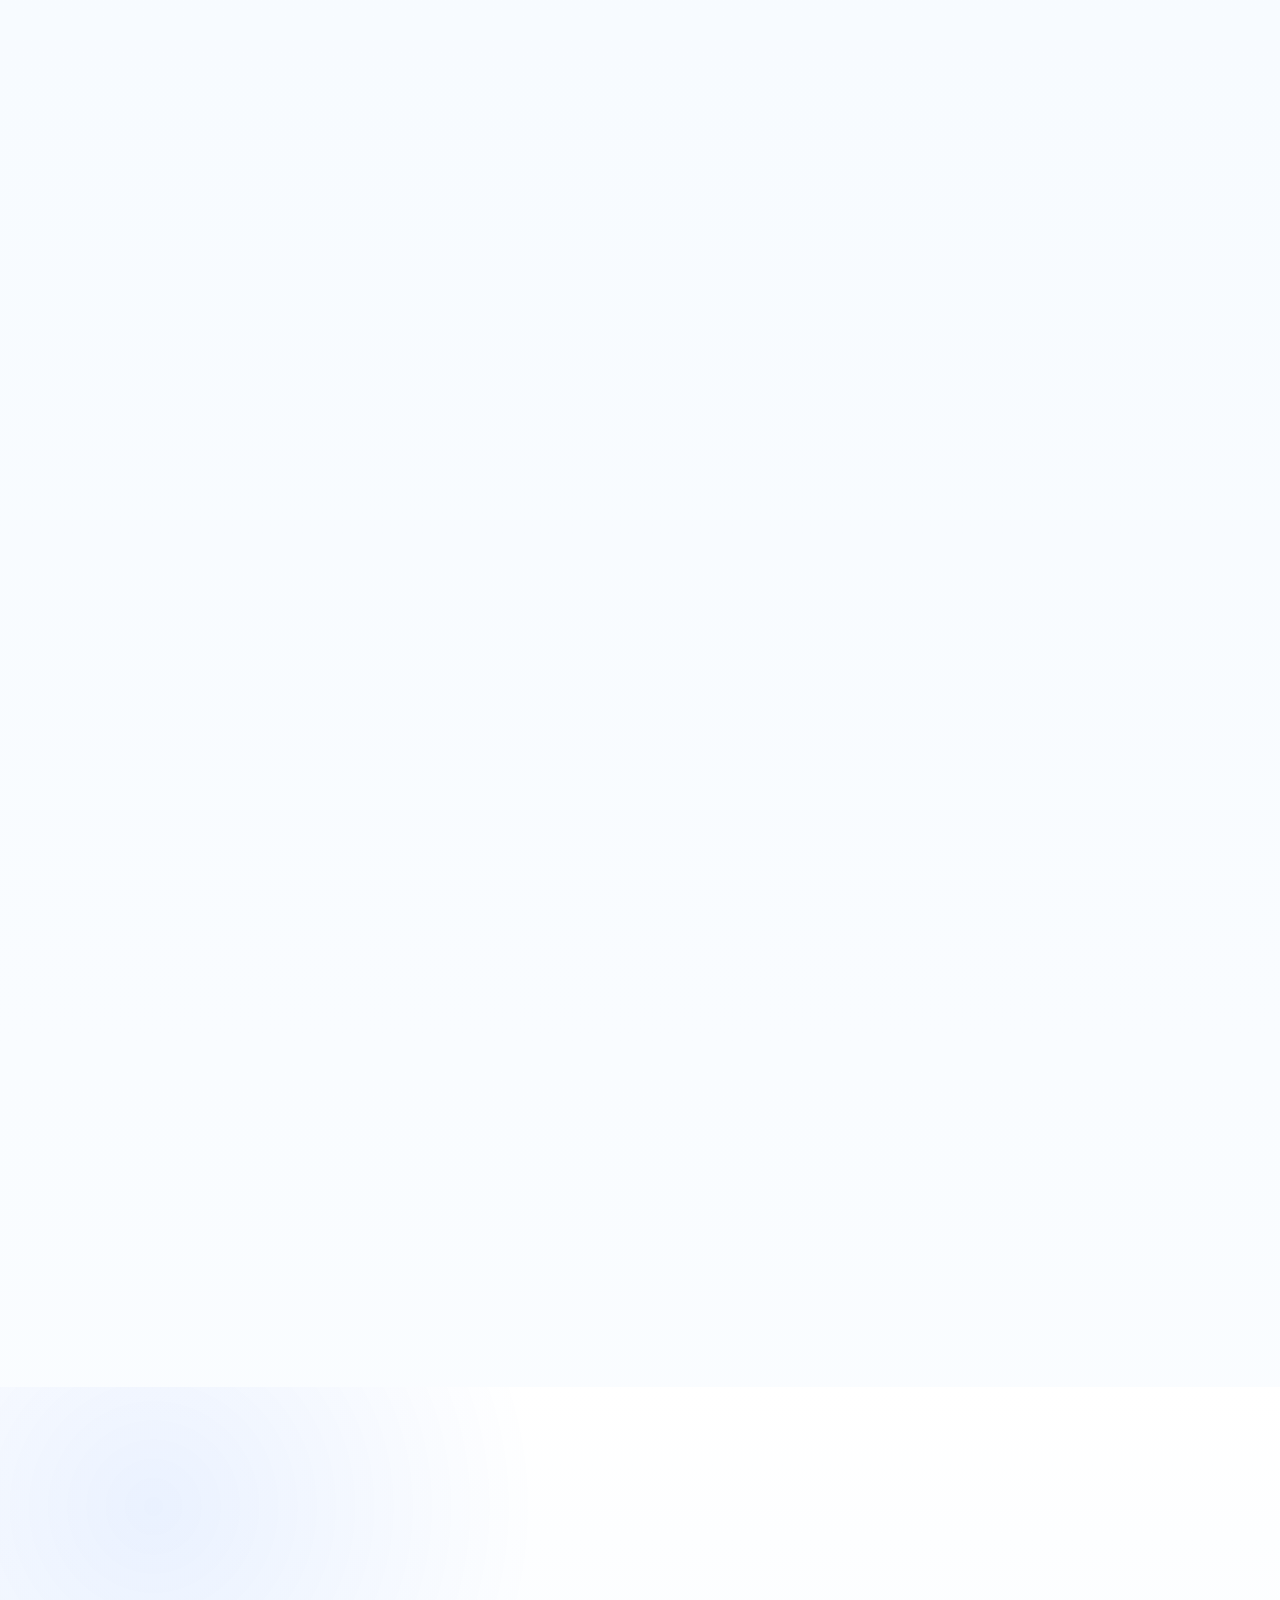
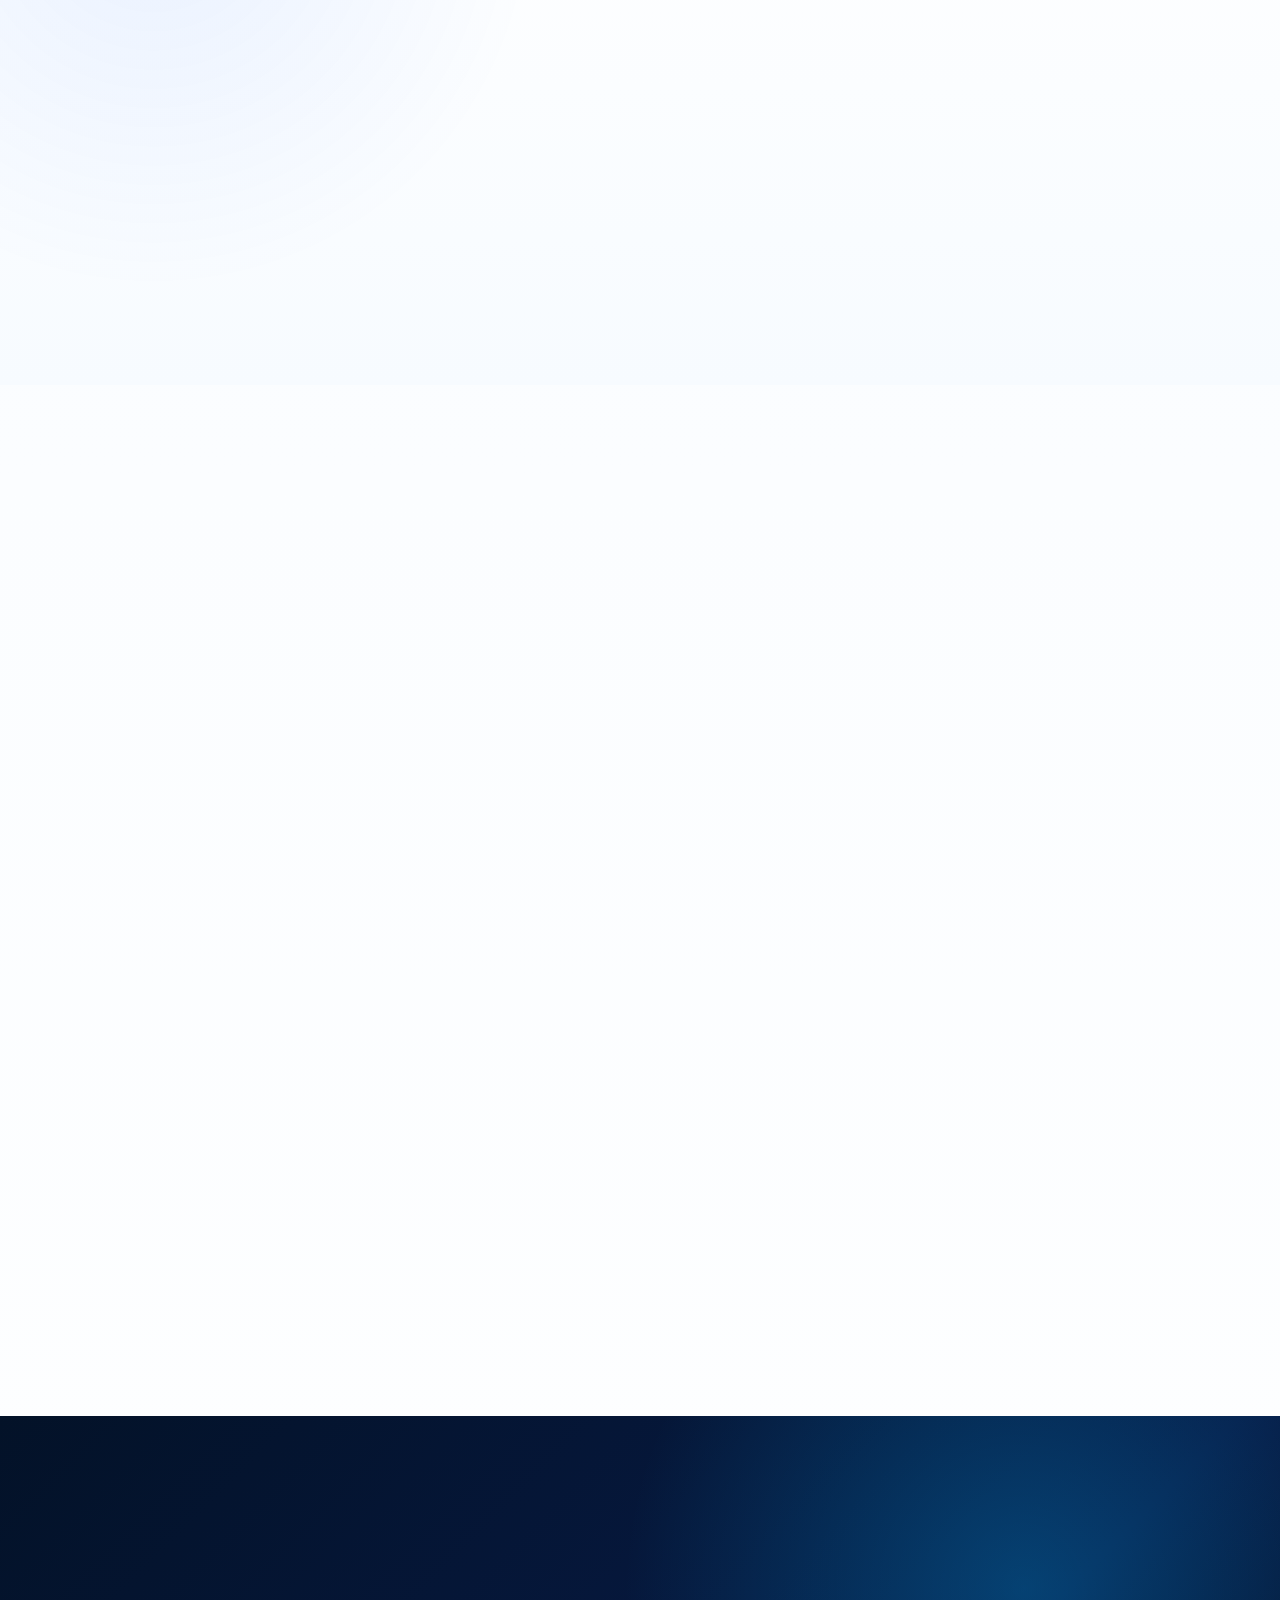
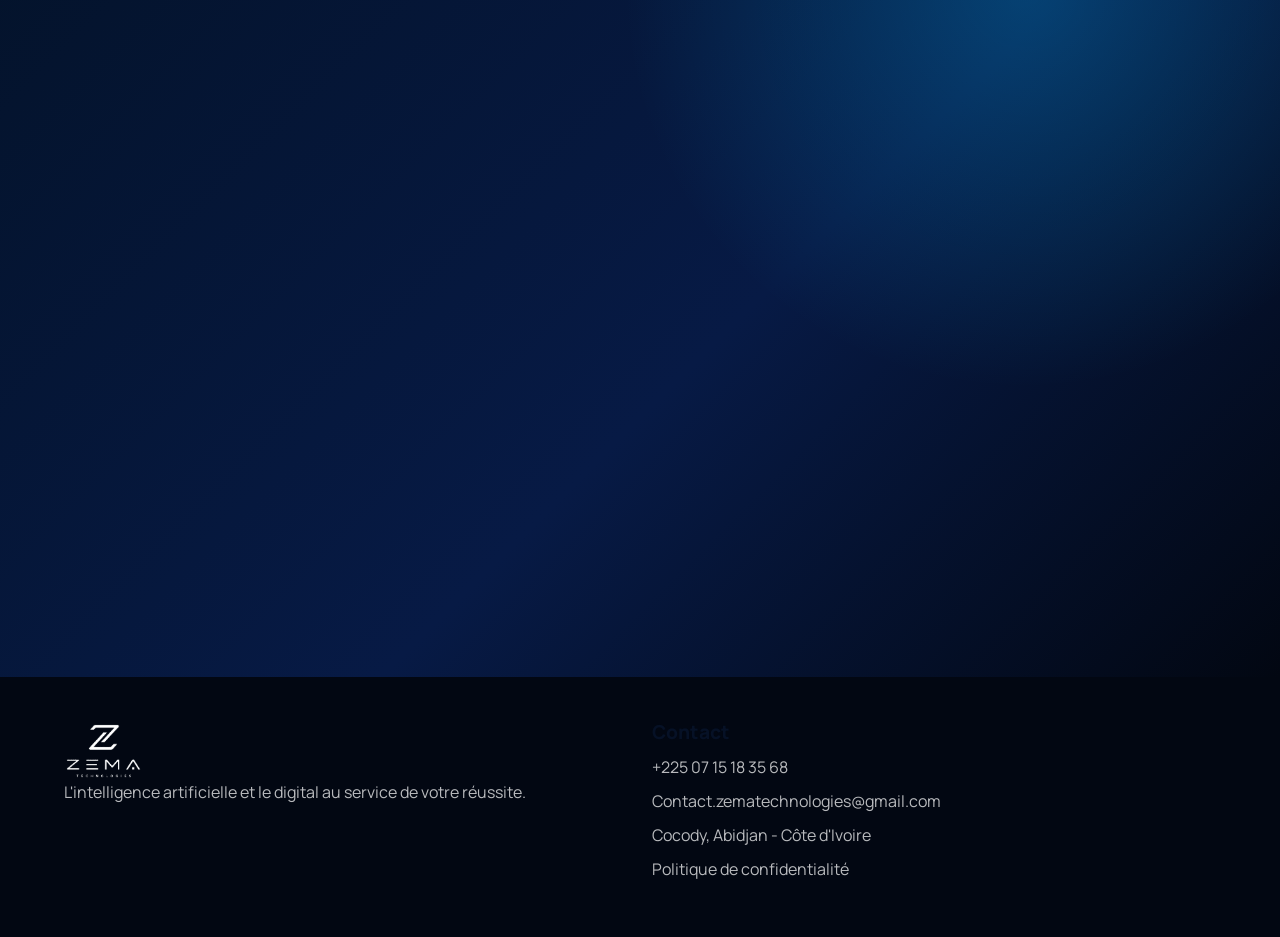
==== commit 2101fa6b: "Add privacy policy page" ====
--- a/index.html
+++ b/index.html
@@ -342,6 +342,7 @@
         <p>+225 07 15 18 35 68</p>
         <p>Contact.zematechnologies@gmail.com</p>
         <p>Cocody, Abidjan - Côte d'Ivoire</p>
+        <p><a href="politique-confidentialite.html">Politique de confidentialit&eacute;</a></p>
       </div>
     </footer>
 
--- a/styles.css
+++ b/styles.css
@@ -1431,6 +1431,88 @@
   line-height: 1.75;
 }
 
+.legal-page {
+  min-height: calc(100vh - 78px);
+  padding-top: clamp(96px, 9vw, 140px);
+  background:
+    radial-gradient(circle at 18% 8%, rgba(7, 92, 255, 0.12), transparent 30rem),
+    linear-gradient(180deg, #ffffff 0%, #f8fbff 100%);
+}
+
+.legal-shell {
+  width: min(100%, 1040px);
+  margin-inline: auto;
+}
+
+.legal-hero {
+  max-width: 820px;
+  margin: 0 auto clamp(32px, 5vw, 58px);
+  text-align: center;
+}
+
+.legal-hero h1 {
+  margin: 16px 0;
+  font-size: clamp(2.4rem, 5vw, 5.2rem);
+  line-height: 0.98;
+}
+
+.legal-hero p:not(.eyebrow) {
+  color: var(--muted);
+  font-weight: 800;
+}
+
+.legal-content {
+  display: grid;
+  gap: 18px;
+  padding: clamp(22px, 4vw, 44px);
+  border: 1px solid rgba(7, 24, 58, 0.1);
+  border-radius: 8px;
+  background: rgba(255, 255, 255, 0.94);
+  box-shadow: 0 18px 54px rgba(6, 17, 38, 0.08);
+}
+
+.legal-content section {
+  padding-bottom: 18px;
+  border-bottom: 1px solid rgba(7, 24, 58, 0.08);
+}
+
+.legal-content section:last-child {
+  border-bottom: 0;
+  padding-bottom: 0;
+}
+
+.legal-content h2 {
+  margin-bottom: 12px;
+  font-size: clamp(1.35rem, 2vw, 1.85rem);
+}
+
+.legal-content h3 {
+  margin: 18px 0 8px;
+  font-size: 1.02rem;
+}
+
+.legal-content p,
+.legal-content li {
+  color: var(--muted);
+  line-height: 1.78;
+}
+
+.legal-content p {
+  margin-bottom: 10px;
+}
+
+.legal-content ul {
+  display: grid;
+  gap: 6px;
+  margin: 8px 0 12px;
+  padding-left: 22px;
+}
+
+.legal-content a {
+  color: var(--blue);
+  font-weight: 900;
+}
+
 .process-roadmap {
   display: grid;
   gap: 20px;
